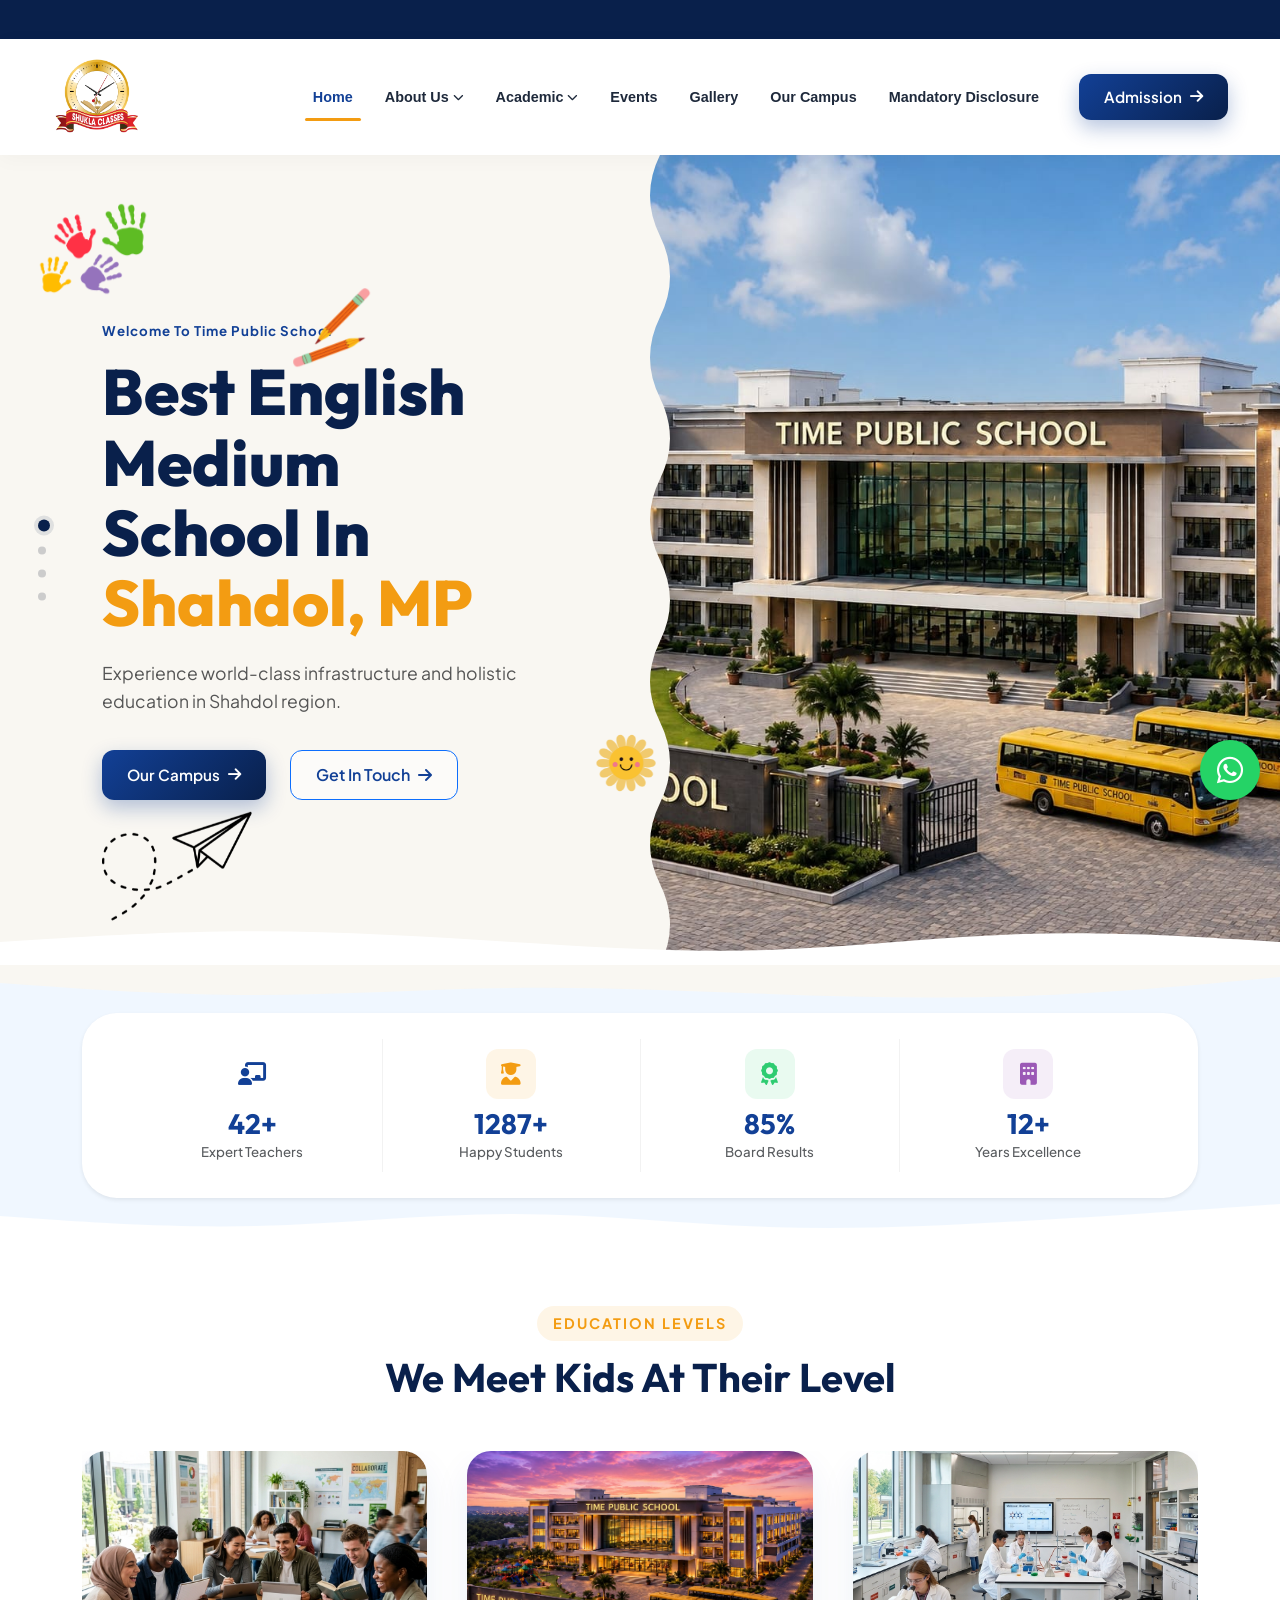
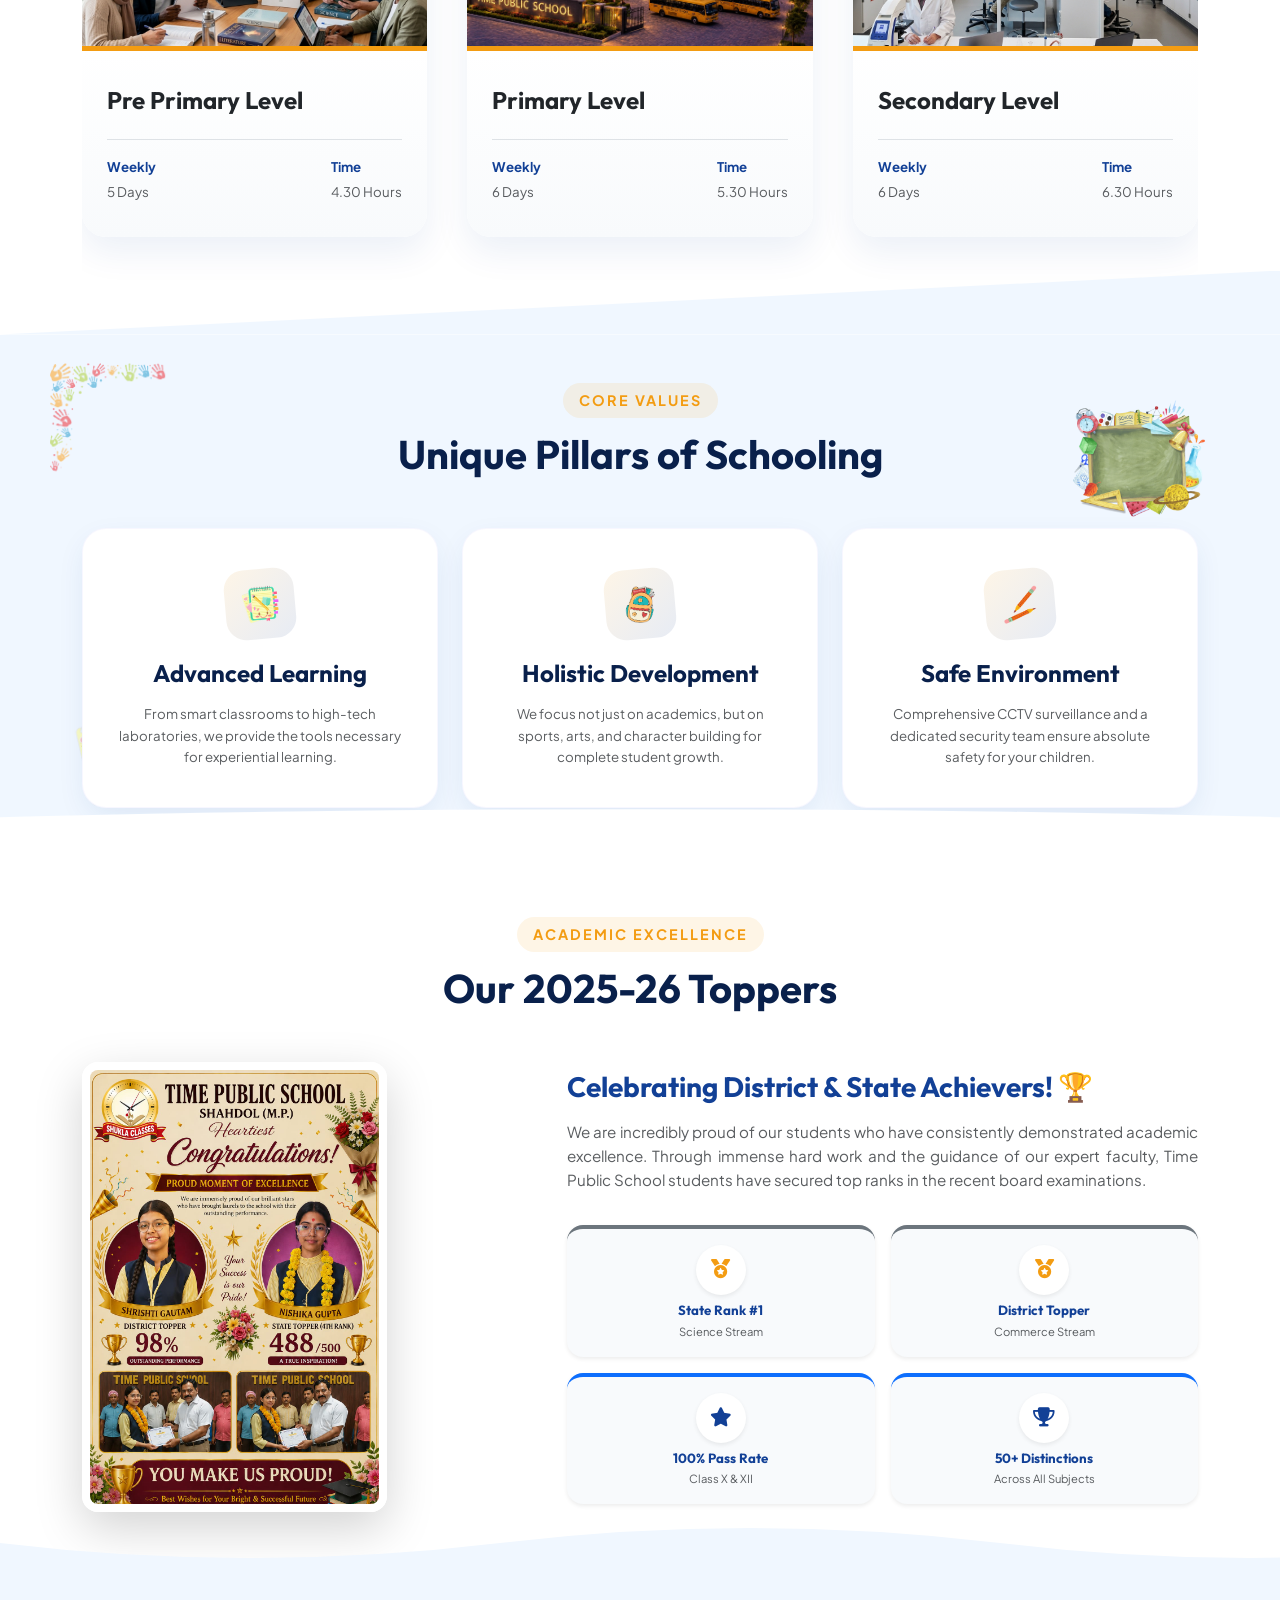
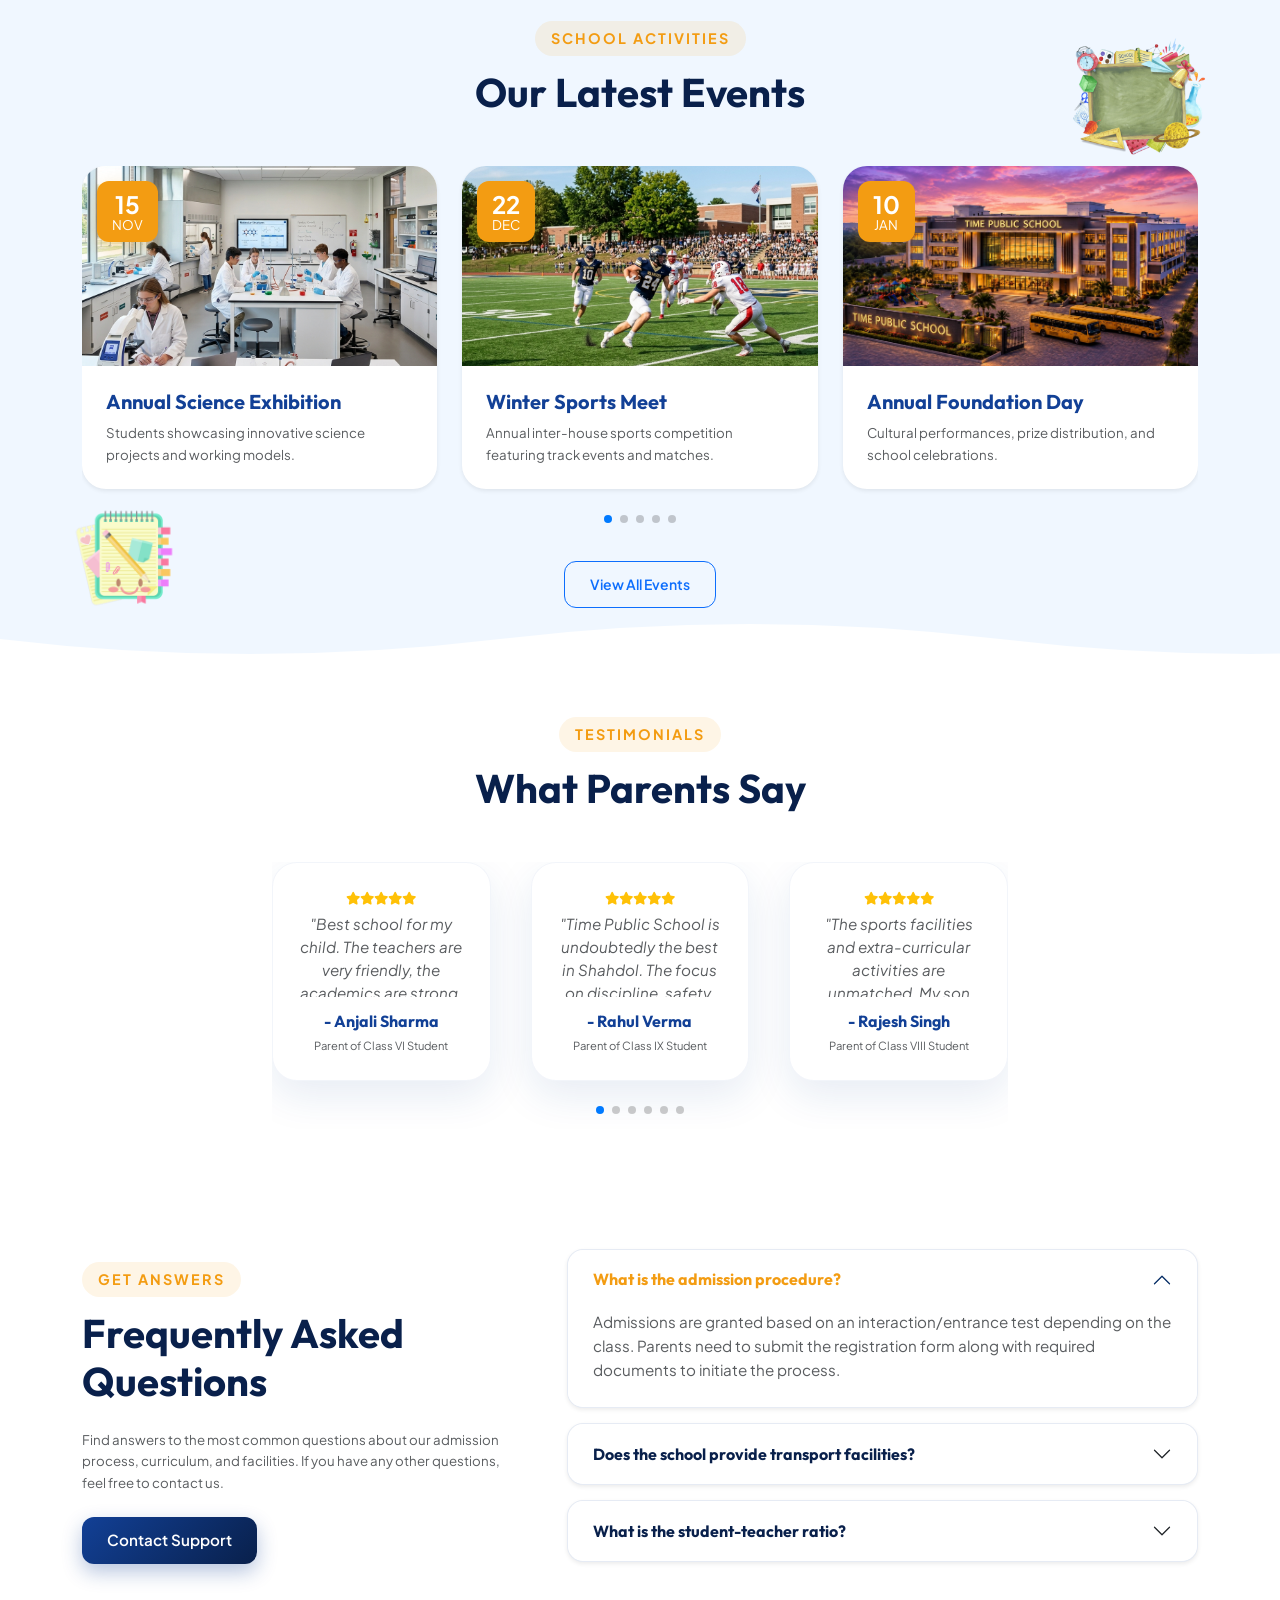
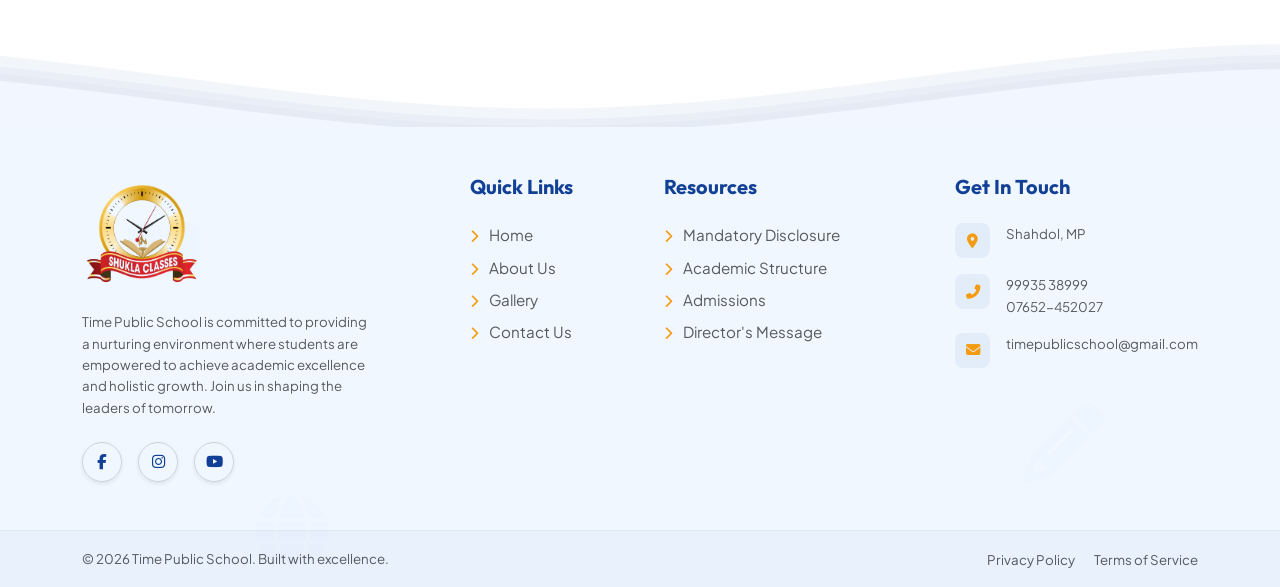
==== index.html @ 1e12cddb "Modernized School Portal - High Fidelity Update" ====
<!DOCTYPE html>
<html lang="en">
<head>
    <meta charset="UTF-8">
    <meta name="viewport" content="width=device-width, initial-scale=1.0">
    <title>Time Public School | Excellence in Education | Shahdol</title>
    <meta name="description" content="Time Public School is the premier educational institution in Shahdol, offering world-class facilities and academic excellence.">
    
    <!-- Bootstrap CSS -->
    <link href="https://cdn.jsdelivr.net/npm/bootstrap@5.3.0/dist/css/bootstrap.min.css" rel="stylesheet">
    <!-- FontAwesome -->
    <link rel="stylesheet" href="https://cdnjs.cloudflare.com/ajax/libs/font-awesome/6.4.0/css/all.min.css">
    <!-- Animate CSS -->
    <link rel="stylesheet" href="https://cdnjs.cloudflare.com/ajax/libs/animate.css/4.1.1/animate.min.css">
    <!-- Swiper CSS -->
    <link rel="stylesheet" href="https://cdn.jsdelivr.net/npm/swiper@10/swiper-bundle.min.css" />
    <!-- Custom CSS -->
    <link rel="stylesheet" href="assets/css/style.css">
</head>
<body>
    <!-- Preloader -->
    <div id="preloader">
        <!-- Background Assets -->
        <div class="preloader-bg-icons">
            <img src="assets/images/icons/1.png" class="pre-icon pre-icon-1">
            <img src="assets/images/icons/2.png" class="pre-icon pre-icon-2">
            <img src="assets/images/icons/3.png" class="pre-icon pre-icon-3">
            <img src="assets/images/icons/4.png" class="pre-icon pre-icon-4">
            <img src="assets/images/icons/5.png" class="pre-icon pre-icon-5">
            <img src="assets/images/icons/6.png" class="pre-icon pre-icon-6">
            <img src="assets/images/icons/7.png" class="pre-icon pre-icon-7">
            <img src="assets/images/icons/8.png" class="pre-icon pre-icon-8">
            <img src="assets/images/icons/9.png" class="pre-icon pre-icon-9">
            <img src="assets/images/icons/10.png" class="pre-icon pre-icon-10">
        </div>
        <div class="loader">
            <div class="loader-img">
                <img src="assets/images/logo.png" alt="Logo">
            </div>
            <div class="loader-line"></div>
        </div>
    </div>

    

    <!-- Ticker -->
    <div class="ticker">
        <div class="ticker-wrap">
            <div class="ticker-move">
                <i class="fas fa-bullhorn me-2 text-secondary"></i> Admissions Open for Session 2025-26 &nbsp;&nbsp;&nbsp;&nbsp;&nbsp;|&nbsp;&nbsp;&nbsp;&nbsp;&nbsp; 
                <i class="fas fa-trophy me-2 text-secondary"></i> Congratulations to our State and District Toppers! &nbsp;&nbsp;&nbsp;&nbsp;&nbsp;|&nbsp;&nbsp;&nbsp;&nbsp;&nbsp; 
                <i class="fas fa-star me-2 text-secondary"></i> Best English Medium School in Shahdol Region
            </div>
        </div>
    </div>

    <!-- Shared Header / Navbar -->
    <nav class="navbar navbar-expand-lg sticky-top">
        <div class="container">
            <a class="navbar-brand" href="index.html">
                <img src="assets/images/logo.png" alt="Time Public School" class="logo-transparent">
            </a>
                        <div class="d-flex align-items-center">
                <!-- Mobile Call Icon -->
                <a href="tel:9993538999" class="d-lg-none me-3 mobile-call-btn">
                    <i class="fas fa-phone-alt"></i>
                </a>
                <button class="navbar-toggler border-0" type="button" data-bs-toggle="offcanvas" data-bs-target="#offcanvasNavbar">
                    <i class="fas fa-bars fs-2 text-primary"></i>
                </button>
            </div>
            
            <!-- Mobile Offcanvas Menu -->
            <div class="offcanvas-lg offcanvas-end custom-mobile-menu" tabindex="-1" id="offcanvasNavbar">
                <div class="offcanvas-header d-lg-none mt-2 px-4">
                    <img src="assets/images/logo.png" alt="Time Public School" class="logo-transparent" style="height: 70px !important;">
                    <button type="button" class="btn-close-custom" data-bs-dismiss="offcanvas" aria-label="Close">
                        <i class="fas fa-times"></i>
                    </button>
                </div>
                <div class="offcanvas-body px-4 px-lg-0">
                    <ul class="navbar-nav ms-auto align-items-lg-center custom-nav-list w-100">
                        <li class="nav-item"><a class="nav-link active" href="index.html">Home</a></li>
                        
                        <li class="nav-item dropdown">
                            <a class="nav-link dropdown-toggle" href="#" role="button" data-bs-toggle="dropdown">About Us</a>
                            <ul class="dropdown-menu shadow border-0">
                                <li><a class="dropdown-item py-2" href="about.html">About TPS</a></li>
                                <li><a class="dropdown-item py-2" href="director.html">Director's Message</a></li>
                            </ul>
                        </li>
                        
                        <li class="nav-item dropdown">
                            <a class="nav-link dropdown-toggle" href="#" role="button" data-bs-toggle="dropdown">Academic</a>
                            <ul class="dropdown-menu shadow border-0">
                                <li><a class="dropdown-item py-2" href="academics.html">Academic Structure</a></li>
                            </ul>
                        </li>

                        <li class="nav-item"><a class="nav-link" href="events.html">Events</a></li>
                        <li class="nav-item"><a class="nav-link" href="gallery.html">Gallery</a></li>
                        <li class="nav-item"><a class="nav-link" href="about.html">Our Campus</a></li>
                        <li class="nav-item"><a class="nav-link" href="disclosure.html">Mandatory Disclosure</a></li>
                        
                        <!-- Desktop Admission Button -->
                        <li class="nav-item ms-lg-4 mt-3 mt-lg-0 d-none d-lg-block">
                            <a class="btn btn-theme" href="admissions.html">Admission <i class="fas fa-arrow-right ms-2"></i></a>
                        </li>
                    </ul>
                    
                    <!-- Mobile Contact Info -->
                    <div class="mobile-contact-info mt-4 d-lg-none">
                        <h5 class="fw-bold mb-4 mt-2" style="color: var(--primary);">Contact Info</h5>
                        <div class="d-flex mb-3 align-items-start">
                            <i class="fas fa-map-marker-alt fs-6 mt-1 me-3 text-secondary"></i>
                            <span class="text-muted small fw-medium">Shahdol, MP</span>
                        </div>
                        <div class="d-flex mb-3 align-items-center">
                            <i class="fas fa-envelope fs-6 me-3 text-secondary"></i>
                            <span class="text-muted small fw-medium">timepublicschool@gmail.com</span>
                        </div>
                        <div class="d-flex mb-4 align-items-center">
                            <i class="fas fa-phone-alt fs-6 me-3 text-secondary"></i>
                            <span class="text-muted small fw-medium">99935 38999</span>
                        </div>
                        
                        <a class="btn btn-theme w-100 mb-4 mt-2 rounded-pill" href="admissions.html">Admission <i class="fas fa-arrow-right ms-2"></i></a>
                        
                        
                        <div class="text-center mt-3 mb-2">
                            <img src="assets/images/icons/15.png" alt="Kids" style="width: 80px; margin-right: 10px;">
                            <img src="assets/images/icons/16.png" alt="Bus" style="width: 80px;">
                        </div>
                        <div class="mobile-social-links d-flex gap-3 mb-5">
                            <a href="#" class="social-circle"><i class="fab fa-facebook-f"></i></a>
                            <a href="#" class="social-circle"><i class="fab fa-instagram"></i></a>
                        </div>
                    </div>
                </div>
            </div>
        </div>
    </nav>

    

    <!-- Redesigned Split Hero Section -->
    <section class="hero">
        <!-- Vertical Pagination Dots -->
        <div class="hero-pagination-vertical">
            <div class="dot active"></div>
            <div class="dot"></div>
            <div class="dot"></div>
            <div class="dot"></div>
        </div>

        <!-- Floating Cartoon Illustrations -->
        <img src="assets/images/icons/5.png" class="floating-illustration" style="top: 5%; left: 3%; width: 110px;">
        <img src="assets/images/icons/1.png" class="floating-illustration" style="bottom: 3%; left: 8%; width: 150px;">
        <img src="assets/images/icons/3.png" class="floating-illustration" style="top: 15%; left: 22%; width: 100px;">
        <img src="assets/images/icons/8.png" class="floating-illustration" style="bottom: 20%; right: 48%; width: 80px;">

        <div class="swiper heroImageSwiper h-100">
            <div class="swiper-wrapper">
                <!-- Slide 1 -->
                <div class="swiper-slide">
                    <div class="hero-split-container">
                        <div class="hero-text-side">
                            <div class="hero-content">
                                <span class="text-primary fw-bold small mb-3 d-block animate__animated animate__fadeInDown animate__fast" style="letter-spacing: 1px;">Welcome To Time Public School</span>
                                <h1 class="animate__animated animate__fadeInUp animate__fast" style="animation-delay: 0.3s;">Best English Medium <br> School In <br><span class="text-secondary">Shahdol, MP</span></h1>
                                <p class="animate__animated animate__fadeInUp animate__fast" style="animation-delay: 0.6s;">Experience world-class infrastructure and holistic education in Shahdol region.</p>
                                <div class="d-flex gap-4 mt-2 animate__animated animate__fadeInUp animate__fast" style="animation-delay: 0.9s;">
                                    <a href="about.html" class="btn btn-theme px-4 py-2">Our Campus <i class="fas fa-arrow-right ms-2"></i></a>
                                    <a href="contact.html" class="btn btn-outline-primary px-4 py-2 rounded-pill text-primary fw-bold" style="background: rgba(255,255,255,0.5);">Get In Touch <i class="fas fa-arrow-right ms-2"></i></a>
                                </div>
                            </div>
                        </div>
                        <div class="hero-image-side">
                            <img src="assets/images/school image2.jpeg" alt="School Campus" class="hero-main-img">
                        </div>
                    </div>
                </div>
                <!-- Slide 2 -->
                <div class="swiper-slide">
                    <div class="hero-split-container">
                        <div class="hero-text-side">
                            <div class="hero-content">
                                <span class="text-primary fw-bold small mb-3 d-block animate__animated animate__fadeInDown animate__fast" style="letter-spacing: 1px;">Modern Infrastructure</span>
                                <h1 class="animate__animated animate__fadeInUp animate__fast" style="animation-delay: 0.3s;">Shape Your Future <br> With <br><span class="text-secondary">Advanced Labs</span></h1>
                                <p class="animate__animated animate__fadeInUp animate__fast" style="animation-delay: 0.6s;">Our campus features state-of-the-art computer labs and science facilities for modern learning.</p>
                                <div class="d-flex gap-4 mt-2 animate__animated animate__fadeInUp animate__fast" style="animation-delay: 0.9s;">
                                    <a href="gallery.html" class="btn btn-theme px-4 py-2">Gallery <i class="fas fa-images ms-2"></i></a>
                                    <a href="admission.html" class="btn btn-outline-primary px-4 py-2 rounded-pill text-primary fw-bold" style="background: rgba(255,255,255,0.5);">Apply Now <i class="fas fa-arrow-right ms-2"></i></a>
                                </div>
                            </div>
                        </div>
                        <div class="hero-image-side">
                            <img src="assets/images/school image.jpeg" alt="Students" class="hero-main-img">
                        </div>
                    </div>
                </div>
            </div>
        </div>

        <!-- Scalloped Bottom Border -->
        <div class="scalloped-bottom"></div>
    </section>

    <!-- Statistics Counter (Reverted to Original Position with Improved UI) -->
    <section class="py-5 position-relative overflow-hidden" style="background-color: var(--bg-tint);">
        <!-- Top Curve -->
        <div class="section-curve-top">
            <svg xmlns="http://www.w3.org/2000/svg" viewBox="0 0 1440 320" preserveAspectRatio="none">
                <path fill="#f9f7f2" fill-opacity="1" d="M0,96L48,112C96,128,192,160,288,160C384,160,480,128,576,122.7C672,117,768,139,864,154.7C960,171,1056,181,1152,165.3C1248,149,1344,107,1392,85.3L1440,64L1440,0L1392,0C1344,0,1248,0,1152,0C1056,0,960,0,864,0C768,0,672,0,576,0C480,0,384,0,288,0C192,0,96,0,48,0L0,0Z"></path>
            </svg>
        </div>
        <div class="container animate__animated animate__fadeInUp" style="position: relative; z-index: 10;">
            <div class="stats-glass-bar shadow-sm bg-white">
                <div class="row text-center g-0">
                    <div class="col-6 col-md-3 stat-item">
                        <div class="d-flex flex-column align-items-center">
                            <div class="stat-icon bg-tint text-primary mb-2">
                                <i class="fas fa-chalkboard-teacher"></i>
                            </div>
                            <h3 class="fw-bold mb-0 text-primary"><span class="counter-value" data-target="50">0</span>+</h3>
                            <p class="small text-muted mb-0 fw-medium">Expert Teachers</p>
                        </div>
                    </div>
                    <div class="col-6 col-md-3 stat-item border-start-md">
                        <div class="d-flex flex-column align-items-center">
                            <div class="stat-icon bg-soft-orange text-orange mb-2">
                                <i class="fas fa-user-graduate"></i>
                            </div>
                            <h3 class="fw-bold mb-0 text-primary"><span class="counter-value" data-target="1500">0</span>+</h3>
                            <p class="small text-muted mb-0 fw-medium">Happy Students</p>
                        </div>
                    </div>
                    <div class="col-6 col-md-3 stat-item border-start-md mt-4 mt-md-0">
                        <div class="d-flex flex-column align-items-center">
                            <div class="stat-icon bg-soft-green text-green mb-2">
                                <i class="fas fa-award"></i>
                            </div>
                            <h3 class="fw-bold mb-0 text-primary"><span class="counter-value" data-target="100">0</span>%</h3>
                            <p class="small text-muted mb-0 fw-medium">Board Results</p>
                        </div>
                    </div>
                    <div class="col-6 col-md-3 stat-item border-start-md mt-4 mt-md-0">
                        <div class="d-flex flex-column align-items-center">
                            <div class="stat-icon bg-soft-purple text-purple mb-2">
                                <i class="fas fa-building"></i>
                            </div>
                            <h3 class="fw-bold mb-0 text-primary"><span class="counter-value" data-target="15">0</span>+</h3>
                            <p class="small text-muted mb-0 fw-medium">Years Excellence</p>
                        </div>
                    </div>
                </div>
            </div>
        </div>
        <!-- Bottom Curve -->
        <div class="section-curve">
            <svg xmlns="http://www.w3.org/2000/svg" viewBox="0 0 1440 320" preserveAspectRatio="none">
                <path fill="#ffffff" fill-opacity="1" d="M0,160L48,176C96,192,192,224,288,213.3C384,203,480,149,576,149.3C672,149,768,203,864,218.7C960,235,1056,213,1152,186.7C1248,160,1344,128,1392,112L1440,96L1440,320L1392,320C1344,320,1248,320,1152,320C1056,320,960,320,864,320C768,320,672,320,576,320C480,320,384,320,288,320C192,320,96,320,48,320L0,320Z"></path>
            </svg>
        </div>
    </section>

    <!-- Levels / Programs Section -->
    <section class="section-padding bg-white pb-5">
        <div class="container">
            <div class="section-title">
                <span>Education Levels</span>
                <h2>We Meet Kids At Their Level</h2>
            </div>
            <div class="swiper programSwiper pb-5">
                <div class="swiper-wrapper">
                    <!-- Slide 1 -->
                    <div class="swiper-slide">
                        <div class="card h-100 border-0 program-card">
                            <div class="program-card-img-wrap">
                                <img src="assets/images/students_studying_1778566759274.png" alt="Pre Primary">
                            </div>
                            <div class="card-body">
                                <h4 class="card-title mb-4">Pre Primary Level</h4>
                                <div class="d-flex justify-content-between text-muted small border-top pt-3">
                                    <div><span class="fw-bold text-primary d-block mb-1">Weekly</span> 5 Days</div>
                                    <div><span class="fw-bold text-primary d-block mb-1">Time</span> 4.30 Hours</div>
                                </div>
                            </div>
                        </div>
                    </div>
                    <!-- Slide 2 -->
                    <div class="swiper-slide">
                        <div class="card h-100 border-0 program-card">
                            <div class="program-card-img-wrap">
                                <img src="assets/images/school image.jpeg" alt="Primary">
                            </div>
                            <div class="card-body">
                                <h4 class="card-title mb-4">Primary Level</h4>
                                <div class="d-flex justify-content-between text-muted small border-top pt-3">
                                    <div><span class="fw-bold text-primary d-block mb-1">Weekly</span> 6 Days</div>
                                    <div><span class="fw-bold text-primary d-block mb-1">Time</span> 5.30 Hours</div>
                                </div>
                            </div>
                        </div>
                    </div>
                    <!-- Slide 3 -->
                    <div class="swiper-slide">
                        <div class="card h-100 border-0 program-card">
                            <div class="program-card-img-wrap">
                                <img src="assets/images/science_lab_1778566775688.png" alt="Secondary">
                            </div>
                            <div class="card-body">
                                <h4 class="card-title mb-4">Secondary Level</h4>
                                <div class="d-flex justify-content-between text-muted small border-top pt-3">
                                    <div><span class="fw-bold text-primary d-block mb-1">Weekly</span> 6 Days</div>
                                    <div><span class="fw-bold text-primary d-block mb-1">Time</span> 6.30 Hours</div>
                                </div>
                            </div>
                        </div>
                    </div>
                    <!-- Slide 4 -->
                    <div class="swiper-slide">
                        <div class="card h-100 border-0 program-card">
                            <div class="program-card-img-wrap">
                                <img src="assets/images/sports_field_1778566792743.png" alt="Sports">
                            </div>
                            <div class="card-body">
                                <h4 class="card-title mb-4">Sports & Activities</h4>
                                <div class="d-flex justify-content-between text-muted small border-top pt-3">
                                    <div><span class="fw-bold text-primary d-block mb-1">Weekly</span> 5 Days</div>
                                    <div><span class="fw-bold text-primary d-block mb-1">Time</span> 2.00 Hours</div>
                                </div>
                            </div>
                        </div>
                    </div>
                    <!-- Slide 5 -->
                    <div class="swiper-slide">
                        <div class="card h-100 border-0 program-card">
                            <div class="program-card-img-wrap">
                                <img src="assets/images/school_campus_1778566741759.png" alt="Senior Secondary">
                            </div>
                            <div class="card-body">
                                <h4 class="card-title mb-4">Senior Secondary</h4>
                                <div class="d-flex justify-content-between text-muted small border-top pt-3">
                                    <div><span class="fw-bold text-primary d-block mb-1">Weekly</span> 6 Days</div>
                                    <div><span class="fw-bold text-primary d-block mb-1">Time</span> 6.30 Hours</div>
                                </div>
                            </div>
                        </div>
                    </div>
                </div>
            </div>
        </div>
    </section>

    <!-- Shape Divider: White to Tint -->
    <div class="divider-slant-right"></div>

    <!-- Why Choose Us / Pillars -->
    <section class="section-padding pt-5 position-relative overflow-hidden" style="background-color: var(--bg-tint);">
        <img src="assets/images/icons/7.png" class="d-none d-lg-block position-absolute" style="top: 50px; right: 5%; width: 150px; opacity: 0.8; animation: float 4s infinite;">
        <img src="assets/images/icons/12.png" class="d-none d-lg-block position-absolute" style="bottom: 50px; left: 5%; width: 120px; opacity: 0.8; animation: float 5s infinite; animation-delay: 1s;">
        <div class="container position-relative z-1">
            <div class="section-title">
                <span>Core Values</span>
                <h2>Unique Pillars of Schooling</h2>
                <img src="assets/images/icons/10.png" class="position-absolute" style="top: -20px; left: -20px; width: 120px; opacity: 0.5; z-index: 0;">
            </div>
            <div class="row g-4">
                <div class="col-lg-4 col-md-6">
                    <div class="feature-card">
                        <div class="feature-icon"><img src="assets/images/icons/12.png" style="width: 45px;"></div>
                        <h4>Advanced Learning</h4>
                        <p class="text-muted mt-3 mb-0 small">From smart classrooms to high-tech laboratories, we provide the tools necessary for experiential learning.</p>
                    </div>
                </div>
                <div class="col-lg-4 col-md-6">
                    <div class="feature-card">
                        <div class="feature-icon"><img src="assets/images/icons/13.png" style="width: 45px;"></div>
                        <h4>Holistic Development</h4>
                        <p class="text-muted mt-3 mb-0 small">We focus not just on academics, but on sports, arts, and character building for complete student growth.</p>
                    </div>
                </div>
                <div class="col-lg-4 col-md-6">
                    <div class="feature-card">
                        <div class="feature-icon"><img src="assets/images/icons/3.png" style="width: 45px;"></div>
                        <h4>Safe Environment</h4>
                        <p class="text-muted mt-3 mb-0 small">Comprehensive CCTV surveillance and a dedicated security team ensure absolute safety for your children.</p>
                    </div>
                </div>
            </div>
        </div>
    </section>

    <!-- Shape Divider: Tint to White -->
    <div class="divider-curve-up"></div>

    <!-- 2025-26 Toppers Section (Compact & 2-Column Layout) -->
    <section class="section-padding bg-white pt-5">
        <div class="container">
            <div class="section-title">
                <span>Academic Excellence</span>
                <h2>Our 2025-26 Toppers</h2>
            </div>
            <div class="row align-items-center g-5">
                <!-- Image on Left -->
                <div class="col-lg-5 text-center text-lg-start">
                    <img src="assets/images/winner.jpeg" alt="2025-26 Toppers" class="img-fluid rounded-4 shadow-lg" style="border: 8px solid white; max-height: 450px; object-fit: cover;">
                </div>
                <!-- Text on Right -->
                <div class="col-lg-7">
                    <h3 class="text-primary mb-3">Celebrating District & State Achievers! 🏆</h3>
                    <p class="text-muted" style="text-align: justify;">We are incredibly proud of our students who have consistently demonstrated academic excellence. Through immense hard work and the guidance of our expert faculty, Time Public School students have secured top ranks in the recent board examinations.</p>
                    
                    <div class="row g-3 mt-3">
                        <div class="col-6">
                            <div class="d-flex flex-column align-items-center text-center p-3 bg-light rounded-4 shadow-sm border-top border-4 border-secondary h-100 achiever-mini-card">
                                <div class="bg-white rounded-circle d-flex align-items-center justify-content-center text-secondary shadow-sm mb-2" style="width: 50px; height: 50px; font-size: 1.2rem;"><i class="fas fa-medal"></i></div>
                                <h6 class="mb-1 fw-bold text-primary small">State Rank #1</h6>
                                <small class="text-muted" style="font-size: 0.7rem;">Science Stream</small>
                            </div>
                        </div>
                        <div class="col-6">
                            <div class="d-flex flex-column align-items-center text-center p-3 bg-light rounded-4 shadow-sm border-top border-4 border-secondary h-100 achiever-mini-card">
                                <div class="bg-white rounded-circle d-flex align-items-center justify-content-center text-secondary shadow-sm mb-2" style="width: 50px; height: 50px; font-size: 1.2rem;"><i class="fas fa-medal"></i></div>
                                <h6 class="mb-1 fw-bold text-primary small">District Topper</h6>
                                <small class="text-muted" style="font-size: 0.7rem;">Commerce Stream</small>
                            </div>
                        </div>
                        <div class="col-6">
                            <div class="d-flex flex-column align-items-center text-center p-3 bg-light rounded-4 shadow-sm border-top border-4 border-primary h-100 achiever-mini-card">
                                <div class="bg-white rounded-circle d-flex align-items-center justify-content-center text-primary shadow-sm mb-2" style="width: 50px; height: 50px; font-size: 1.2rem;"><i class="fas fa-star"></i></div>
                                <h6 class="mb-1 fw-bold text-primary small">100% Pass Rate</h6>
                                <small class="text-muted" style="font-size: 0.7rem;">Class X & XII</small>
                            </div>
                        </div>
                        <div class="col-6">
                            <div class="d-flex flex-column align-items-center text-center p-3 bg-light rounded-4 shadow-sm border-top border-4 border-primary h-100 achiever-mini-card">
                                <div class="bg-white rounded-circle d-flex align-items-center justify-content-center text-primary shadow-sm mb-2" style="width: 50px; height: 50px; font-size: 1.2rem;"><i class="fas fa-trophy"></i></div>
                                <h6 class="mb-1 fw-bold text-primary small">50+ Distinctions</h6>
                                <small class="text-muted" style="font-size: 0.7rem;">Across All Subjects</small>
                            </div>
                        </div>
                    </div>
                </div>
            </div>
        </div>
    </section>

    <!-- Shape Divider: White to Tint (Wave) -->
    <div class="divider-wave-down"></div>

    <!-- Events Section -->
    <section class="section-padding pt-5 position-relative overflow-hidden" style="background-color: var(--bg-tint);">
        <img src="assets/images/icons/7.png" class="d-none d-lg-block position-absolute" style="top: 50px; right: 5%; width: 150px; opacity: 0.8; animation: float 4s infinite;">
        <img src="assets/images/icons/12.png" class="d-none d-lg-block position-absolute" style="bottom: 50px; left: 5%; width: 120px; opacity: 0.8; animation: float 5s infinite; animation-delay: 1s;">
        <div class="container position-relative z-1">
            <div class="section-title">
                <span>School Activities</span>
                <h2>Our Latest Events</h2>
            </div>
            <div class="swiper eventsSwiper pb-5">
                <div class="swiper-wrapper">
                    <!-- Event 1 -->
                    <div class="swiper-slide">
                        <div class="card h-100 border-0 shadow-sm event-card rounded-4 overflow-hidden">
                            <div class="position-relative">
                                <img src="assets/images/science_lab_1778566775688.png" class="card-img-top" alt="Science Exhibition" style="height: 200px; object-fit: cover;">
                                <div class="event-date">
                                    <span class="d-block fs-4 fw-bold">15</span>
                                    <span class="d-block small text-uppercase">Nov</span>
                                </div>
                            </div>
                            <div class="card-body p-4">
                                <h5 class="card-title mb-2"><a href="#" class="text-primary">Annual Science Exhibition</a></h5>
                                <p class="text-muted small mb-0">Students showcasing innovative science projects and working models.</p>
                            </div>
                        </div>
                    </div>
                    <!-- Event 2 -->
                    <div class="swiper-slide">
                        <div class="card h-100 border-0 shadow-sm event-card rounded-4 overflow-hidden">
                            <div class="position-relative">
                                <img src="assets/images/sports_field_1778566792743.png" class="card-img-top" alt="Sports Day" style="height: 200px; object-fit: cover;">
                                <div class="event-date">
                                    <span class="d-block fs-4 fw-bold">22</span>
                                    <span class="d-block small text-uppercase">Dec</span>
                                </div>
                            </div>
                            <div class="card-body p-4">
                                <h5 class="card-title mb-2"><a href="#" class="text-primary">Winter Sports Meet</a></h5>
                                <p class="text-muted small mb-0">Annual inter-house sports competition featuring track events and matches.</p>
                            </div>
                        </div>
                    </div>
                    <!-- Event 3 -->
                    <div class="swiper-slide">
                        <div class="card h-100 border-0 shadow-sm event-card rounded-4 overflow-hidden">
                            <div class="position-relative">
                                <img src="assets/images/school image.jpeg" class="card-img-top" alt="Annual Function" style="height: 200px; object-fit: cover;">
                                <div class="event-date">
                                    <span class="d-block fs-4 fw-bold">10</span>
                                    <span class="d-block small text-uppercase">Jan</span>
                                </div>
                            </div>
                            <div class="card-body p-4">
                                <h5 class="card-title mb-2"><a href="#" class="text-primary">Annual Foundation Day</a></h5>
                                <p class="text-muted small mb-0">Cultural performances, prize distribution, and school celebrations.</p>
                            </div>
                        </div>
                    </div>
                    <!-- Event 4 -->
                    <div class="swiper-slide">
                        <div class="card h-100 border-0 shadow-sm event-card rounded-4 overflow-hidden">
                            <div class="position-relative">
                                <img src="assets/images/students_studying_1778566759274.png" class="card-img-top" alt="Quiz Contest" style="height: 200px; object-fit: cover;">
                                <div class="event-date">
                                    <span class="d-block fs-4 fw-bold">25</span>
                                    <span class="d-block small text-uppercase">Jan</span>
                                </div>
                            </div>
                            <div class="card-body p-4">
                                <h5 class="card-title mb-2"><a href="#" class="text-primary">Inter-School Quiz Contest</a></h5>
                                <p class="text-muted small mb-0">Encouraging healthy competition and knowledge sharing among students.</p>
                            </div>
                        </div>
                    </div>
                    <!-- Event 5 -->
                    <div class="swiper-slide">
                        <div class="card h-100 border-0 shadow-sm event-card rounded-4 overflow-hidden">
                            <div class="position-relative">
                                <img src="assets/images/school_campus_1778566741759.png" class="card-img-top" alt="Art Workshop" style="height: 200px; object-fit: cover;">
                                <div class="event-date">
                                    <span class="d-block fs-4 fw-bold">05</span>
                                    <span class="d-block small text-uppercase">Feb</span>
                                </div>
                            </div>
                            <div class="card-body p-4">
                                <h5 class="card-title mb-2"><a href="#" class="text-primary">Creative Art Workshop</a></h5>
                                <p class="text-muted small mb-0">A day dedicated to exploring creativity through painting and sketching.</p>
                            </div>
                        </div>
                    </div>
                </div>
                <!-- Pagination -->
                <div class="swiper-pagination events-pagination"></div>
            </div>
            <div class="text-center mt-4">
                <a href="events.html" class="btn btn-outline-primary btn-sm rounded-pill px-4">View All Events</a>
            </div>
        </div>
    </section>

    <!-- Shape Divider: Tint to White (Wave) -->
    <div class="divider-wave-up"></div>

    <!-- Testimonials Section -->
    <section class="section-padding bg-white pt-5">
        <div class="container">
            <div class="section-title">
                <span>Testimonials</span>
                <h2>What Parents Say</h2>
            </div>
            <div class="row justify-content-center">
                <div class="col-lg-8">
                    <!-- Swiper with 6 testimonials -->
                    <div class="swiper testimonialSwiper">
                        <div class="swiper-wrapper pb-5">
                            <div class="swiper-slide">
                                <div class="testimonial-card text-center">
                                    <div class="text-warning mb-2 fs-5"><i class="fas fa-star"></i><i class="fas fa-star"></i><i class="fas fa-star"></i><i class="fas fa-star"></i><i class="fas fa-star"></i></div>
                                    <p class="text-muted fst-italic mb-3">"Best school for my child. The teachers are very friendly, the academics are strong, and most importantly they have a world-class infrastructure."</p>
                                    <h6 class="fw-bold mb-0 text-primary">- Anjali Sharma</h6>
                                    <span class="small text-muted" style="font-size: 0.8rem;">Parent of Class VI Student</span>
                                </div>
                            </div>
                            <div class="swiper-slide">
                                <div class="testimonial-card text-center">
                                    <div class="text-warning mb-2 fs-5"><i class="fas fa-star"></i><i class="fas fa-star"></i><i class="fas fa-star"></i><i class="fas fa-star"></i><i class="fas fa-star"></i></div>
                                    <p class="text-muted fst-italic mb-3">"Time Public School is undoubtedly the best in Shahdol. The focus on discipline, safety, and modern learning methods gives me great peace of mind."</p>
                                    <h6 class="fw-bold mb-0 text-primary">- Rahul Verma</h6>
                                    <span class="small text-muted" style="font-size: 0.8rem;">Parent of Class IX Student</span>
                                </div>
                            </div>
                            <div class="swiper-slide">
                                <div class="testimonial-card text-center">
                                    <div class="text-warning mb-2 fs-5"><i class="fas fa-star"></i><i class="fas fa-star"></i><i class="fas fa-star"></i><i class="fas fa-star"></i><i class="fas fa-star"></i></div>
                                    <p class="text-muted fst-italic mb-3">"The sports facilities and extra-curricular activities are unmatched. My son has grown so much in confidence since joining this school."</p>
                                    <h6 class="fw-bold mb-0 text-primary">- Rajesh Singh</h6>
                                    <span class="small text-muted" style="font-size: 0.8rem;">Parent of Class VIII Student</span>
                                </div>
                            </div>
                            <div class="swiper-slide">
                                <div class="testimonial-card text-center">
                                    <div class="text-warning mb-2 fs-5"><i class="fas fa-star"></i><i class="fas fa-star"></i><i class="fas fa-star"></i><i class="fas fa-star"></i><i class="fas fa-star-half-alt"></i></div>
                                    <p class="text-muted fst-italic mb-3">"A perfect balance of traditional values and modern education. The digital classrooms make learning very engaging for kids."</p>
                                    <h6 class="fw-bold mb-0 text-primary">- Priya Mishra</h6>
                                    <span class="small text-muted" style="font-size: 0.8rem;">Parent of Class IV Student</span>
                                </div>
                            </div>
                            <div class="swiper-slide">
                                <div class="testimonial-card text-center">
                                    <div class="text-warning mb-2 fs-5"><i class="fas fa-star"></i><i class="fas fa-star"></i><i class="fas fa-star"></i><i class="fas fa-star"></i><i class="fas fa-star"></i></div>
                                    <p class="text-muted fst-italic mb-3">"The management and staff are extremely supportive. My daughter's English communication has improved drastically in just one year."</p>
                                    <h6 class="fw-bold mb-0 text-primary">- Vivek Tiwari</h6>
                                    <span class="small text-muted" style="font-size: 0.8rem;">Parent of Class III Student</span>
                                </div>
                            </div>
                            <div class="swiper-slide">
                                <div class="testimonial-card text-center">
                                    <div class="text-warning mb-2 fs-5"><i class="fas fa-star"></i><i class="fas fa-star"></i><i class="fas fa-star"></i><i class="fas fa-star"></i><i class="fas fa-star"></i></div>
                                    <p class="text-muted fst-italic mb-3">"Proud to have my children studying here. They have produced District Toppers consistently, which speaks volumes about their academic standards."</p>
                                    <h6 class="fw-bold mb-0 text-primary">- Neha Gupta</h6>
                                    <span class="small text-muted" style="font-size: 0.8rem;">Parent of Class X Student</span>
                                </div>
                            </div>
                        </div>
                        <div class="swiper-pagination"></div>
                    </div>
                </div>
            </div>
        </div>
    </section>



    <!-- FAQ Section -->
    <section class="section-padding bg-white">
        <div class="container">
            <div class="row align-items-center g-5">
                <div class="col-lg-5">
                    <div class="section-title text-start mb-4">
                        <span>Get Answers</span>
                        <h2>Frequently Asked Questions</h2>
                    </div>
                    <p class="text-muted small mb-4">Find answers to the most common questions about our admission process, curriculum, and facilities. If you have any other questions, feel free to contact us.</p>
                    <a href="contact.html" class="btn btn-theme btn-sm px-4">Contact Support</a>
                </div>
                <div class="col-lg-7">
                    <div class="accordion" id="faqAccordion">
                        <div class="accordion-item border-0 mb-2 shadow-sm rounded-3 overflow-hidden">
                            <h2 class="accordion-header">
                                <button class="accordion-button fw-bold bg-white" type="button" data-bs-toggle="collapse" data-bs-target="#faq1">
                                    What is the admission procedure?
                                </button>
                            </h2>
                            <div id="faq1" class="accordion-collapse collapse show" data-bs-parent="#faqAccordion">
                                <div class="accordion-body text-muted bg-white">
                                    Admissions are granted based on an interaction/entrance test depending on the class. Parents need to submit the registration form along with required documents to initiate the process.
                                </div>
                            </div>
                        </div>
                        <div class="accordion-item border-0 mb-2 shadow-sm rounded-3 overflow-hidden">
                            <h2 class="accordion-header">
                                <button class="accordion-button collapsed fw-bold bg-white" type="button" data-bs-toggle="collapse" data-bs-target="#faq2">
                                    Does the school provide transport facilities?
                                </button>
                            </h2>
                            <div id="faq2" class="accordion-collapse collapse" data-bs-parent="#faqAccordion">
                                <div class="accordion-body text-muted bg-white">
                                    Yes, we provide safe and secure bus facilities covering all major routes in and around Shahdol city. All our buses are equipped with GPS tracking and CCTV cameras.
                                </div>
                            </div>
                        </div>
                        <div class="accordion-item border-0 mb-2 shadow-sm rounded-3 overflow-hidden">
                            <h2 class="accordion-header">
                                <button class="accordion-button collapsed fw-bold bg-white" type="button" data-bs-toggle="collapse" data-bs-target="#faq3">
                                    What is the student-teacher ratio?
                                </button>
                            </h2>
                            <div id="faq3" class="accordion-collapse collapse" data-bs-parent="#faqAccordion">
                                <div class="accordion-body text-muted bg-white">
                                    We maintain a healthy student-teacher ratio of 30:1 to ensure personal attention and effective learning for every child in the classroom.
                                </div>
                            </div>
                        </div>
                    </div>
                </div>
            </div>
        </div>
    </section>

    <!-- Shared Footer Area with Multi-Waves -->
    <div class="multi-waves-container">
        <svg class="multi-waves" xmlns="http://www.w3.org/2000/svg" xmlns:xlink="http://www.w3.org/1999/xlink"
        viewBox="0 24 150 28" preserveAspectRatio="none" shape-rendering="auto">
            <defs>
                <path id="gentle-wave" d="M-160 44c30 0 58-18 88-18s 58 18 88 18 58-18 88-18 58 18 88 18 v44h-352z" />
            </defs>
            <g class="parallax-waves">
                <use xlink:href="#gentle-wave" x="48" y="0" fill="rgba(18, 64, 150, 0.05)" />
                <use xlink:href="#gentle-wave" x="48" y="3" fill="rgba(18, 64, 150, 0.03)" />
                <use xlink:href="#gentle-wave" x="48" y="5" fill="rgba(18, 64, 150, 0.02)" />
                <use xlink:href="#gentle-wave" x="48" y="7" fill="rgba(242, 247, 255, 1)" />
            </g>
        </svg>
    </div>
    
    <!-- Footer Section -->
    <footer class="footer-new pt-5 position-relative overflow-hidden">
        <!-- Background Icons in Footer -->
        <div class="floating-icons-container" style="opacity: 0.3;">
            <i class="fas fa-book-open bg-icon bg-icon-1"></i>
            <i class="fas fa-pencil-alt bg-icon bg-icon-2"></i>
            <i class="fas fa-globe bg-icon bg-icon-4"></i>
        </div>

        <div class="container position-relative z-1 pb-5">
            <div class="row g-5">
                <!-- Brand -->
                <div class="col-lg-4 col-md-6 text-center text-md-start">
                    <div class="mb-3">
                        <img src="assets/images/logo.png" alt="Logo" class="logo-transparent" style="height: 120px !important;">
                    </div>
                    <p class="text-muted small pe-lg-5">Time Public School is committed to providing a nurturing environment where students are empowered to achieve academic excellence and holistic growth. Join us in shaping the leaders of tomorrow.</p>
                    <div class="d-flex gap-3 justify-content-center justify-content-md-start mt-4">
                        <a href="#" class="social-circle shadow-sm"><i class="fab fa-facebook-f"></i></a>
                        <a href="#" class="social-circle shadow-sm"><i class="fab fa-instagram"></i></a>
                        <a href="#" class="social-circle shadow-sm"><i class="fab fa-youtube"></i></a>
                    </div>
                </div>
                
                <!-- Quick Links -->
                <div class="col-lg-2 col-md-6">
                    <h5 class="fw-bold mb-4 text-primary">Quick Links</h5>
                    <ul class="list-unstyled footer-links-new">
                        <li class="mb-2"><a href="index.html" class="text-decoration-none text-muted small"><i class="fas fa-chevron-right text-secondary me-2 small"></i> Home</a></li>
                        <li class="mb-2"><a href="about.html" class="text-decoration-none text-muted small"><i class="fas fa-chevron-right text-secondary me-2 small"></i> About Us</a></li>
                        <li class="mb-2"><a href="gallery.html" class="text-decoration-none text-muted small"><i class="fas fa-chevron-right text-secondary me-2 small"></i> Gallery</a></li>
                        <li class="mb-2"><a href="contact.html" class="text-decoration-none text-muted small"><i class="fas fa-chevron-right text-secondary me-2 small"></i> Contact Us</a></li>
                    </ul>
                </div>
                
                <!-- Resources -->
                <div class="col-lg-3 col-md-6">
                    <h5 class="fw-bold mb-4 text-primary">Resources</h5>
                    <ul class="list-unstyled footer-links-new">
                        <li class="mb-2"><a href="disclosure.html" class="text-decoration-none text-muted small"><i class="fas fa-chevron-right text-secondary me-2 small"></i> Mandatory Disclosure</a></li>
                        <li class="mb-2"><a href="academics.html" class="text-decoration-none text-muted small"><i class="fas fa-chevron-right text-secondary me-2 small"></i> Academic Structure</a></li>
                        <li class="mb-2"><a href="admissions.html" class="text-decoration-none text-muted small"><i class="fas fa-chevron-right text-secondary me-2 small"></i> Admissions</a></li>
                        <li class="mb-2"><a href="director.html" class="text-decoration-none text-muted small"><i class="fas fa-chevron-right text-secondary me-2 small"></i> Director's Message</a></li>
                    </ul>
                </div>
                
                <!-- Contact Info -->
                <div class="col-lg-3 col-md-6">
                    <h5 class="fw-bold mb-4 text-primary">Get In Touch</h5>
                    <div class="d-flex mb-3">
                        <div class="footer-icon-wrap me-3">
                            <i class="fas fa-map-marker-alt text-secondary"></i>
                        </div>
                        <span class="text-muted small">Shahdol, MP</span>
                    </div>
                    <div class="d-flex mb-3">
                        <div class="footer-icon-wrap me-3">
                            <i class="fas fa-phone-alt text-secondary"></i>
                        </div>
                        <span class="text-muted small">99935 38999<br>07652-452027</span>
                    </div>
                    <div class="d-flex">
                        <div class="footer-icon-wrap me-3">
                            <i class="fas fa-envelope text-secondary"></i>
                        </div>
                        <span class="text-muted small">timepublicschool@gmail.com</span>
                    </div>
                </div>
            </div>
        </div>
        
        <!-- Bottom Bar -->
        <div class="footer-bottom py-3" style="background: rgba(18, 64, 150, 0.03); border-top: 1px solid rgba(18, 64, 150, 0.05);">
            <div class="container">
                <div class="row align-items-center">
                    <div class="col-md-6 text-center text-md-start">
                        <p class="mb-0 text-muted small">© 2026 Time Public School. Built with excellence.</p>
                    </div>
                    <div class="col-md-6 text-center text-md-end mt-2 mt-md-0">
                        <a href="#" class="text-muted text-decoration-none small me-3">Privacy Policy</a>
                        <a href="#" class="text-muted text-decoration-none small">Terms of Service</a>
                    </div>
                </div>
            </div>
        </div>
        
        <!-- Scroll to top button -->
        <a href="#" class="scroll-top-btn" id="scrollTopBtn">
            <i class="fas fa-arrow-up"></i>
        </a>
    </footer>

    <!-- WhatsApp Floating Button -->
    <a href="https://wa.me/919993538999?text=Hello%21%20I%27m%20interested%20in%20Time%20Public%20School.%20Please%20provide%20more%20information." class="whatsapp-btn" target="_blank">
        <i class="fab fa-whatsapp"></i>
    </a>

    <!-- Bootstrap & Swiper JS -->
    <script src="https://cdn.jsdelivr.net/npm/bootstrap@5.3.0/dist/js/bootstrap.bundle.min.js"></script>
    <script src="https://cdn.jsdelivr.net/npm/swiper@10/swiper-bundle.min.js"></script>
    <script src="assets/js/script.js"></script>
</body>
</html>
---- assets/css/style.css ----
@import url('https://fonts.googleapis.com/css2?family=Outfit:wght@300;400;500;600;700;800&family=Plus+Jakarta+Sans:wght@300;400;500;600;700;800&display=swap');

:root {
  --primary: #124096; /* Rich Navy Blue */
  --primary-dark: #09204b; /* Deep Navy */
  --secondary: #f39c12; /* School Gold/Orange */
  --secondary-hover: #d68910;
  --text-dark: #1e293b;
  --text-muted: #64748b;
  --bg-light: #f8fafc;
  --bg-tint: #f0f7ff; /* Very Light Blue */
  --white: #ffffff;
  --radius: 20px;
  --shadow: 0 10px 30px -5px rgba(18, 64, 150, 0.1);
  --shadow-hover: 0 20px 40px -10px rgba(18, 64, 150, 0.2);
  --transition: all 0.3s cubic-bezier(0.4, 0, 0.2, 1);
  --orange: #f39c12;
  --green: #2ecc71;
  --purple: #9b59b6;
}

/* Preloader */
#preloader {
  position: fixed;
  top: 0;
  left: 0;
  width: 100%;
  height: 100%;
  background: #ffffff;
  display: flex;
  align-items: center;
  justify-content: center;
  z-index: 99999;
  transition: transform 0.8s cubic-bezier(0.86, 0, 0.07, 1), visibility 0.8s;
}

#preloader.loaded {
  transform: translateY(-100%);
  visibility: hidden;
}

.preloader-bg-icons {
  position: absolute;
  top: 0;
  left: 0;
  width: 100%;
  height: 100%;
  pointer-events: none;
  z-index: -1;
  overflow: hidden;
}

.pre-icon {
  position: absolute;
  opacity: 0.08; /* Low opacity as requested */
  filter: grayscale(1);
  animation: preloaderFloat 10s infinite alternate ease-in-out;
}

.pre-icon-1 { top: 10%; left: 10%; width: 120px; animation-delay: 0s; }
.pre-icon-2 { top: 60%; left: 80%; width: 100px; animation-delay: 2s; }
.pre-icon-3 { top: 20%; right: 15%; width: 80px; animation-delay: 4s; }
.pre-icon-4 { bottom: 15%; left: 20%; width: 90px; animation-delay: 6s; }
.pre-icon-5 { top: 40%; left: 45%; width: 70px; animation-delay: 1s; }
.pre-icon-6 { bottom: 30%; right: 10%; width: 110px; animation-delay: 3s; }
.pre-icon-7 { top: 5%; right: 40%; width: 60px; animation-delay: 5s; }
.pre-icon-8 { bottom: 40%; left: 5%; width: 85px; animation-delay: 2.5s; }
.pre-icon-9 { top: 75%; left: 50%; width: 95px; animation-delay: 4.5s; }
.pre-icon-10 { top: 50%; right: 45%; width: 75px; animation-delay: 1.5s; }

@keyframes preloaderFloat {
  0% { transform: translateY(0) rotate(0deg); }
  100% { transform: translateY(-30px) rotate(15deg); }
}

#preloader.loaded .loader {
  opacity: 0;
  transform: scale(0.8);
  transition: all 0.4s ease;
}

.loader {
  text-align: center;
}

.loader-img img {
  width: 120px;
  animation: pulse 2s infinite ease-in-out;
}

.loader-line {
  width: 150px;
  height: 3px;
  background: rgba(18, 64, 150, 0.1);
  margin-top: 20px;
  position: relative;
  overflow: hidden;
  border-radius: 10px;
}

.loader-line::after {
  content: '';
  position: absolute;
  left: -100%;
  top: 0;
  height: 100%;
  width: 100%;
  background: var(--primary);
  animation: loading-line 1.5s infinite ease-in-out;
}

@keyframes pulse {
  0%, 100% { transform: scale(0.9); opacity: 0.7; }
  50% { transform: scale(1.1); opacity: 1; }
}

@keyframes loading-line {
  0% { left: -100%; }
  100% { left: 100%; }
}

/* Hero Waves Fix */
.hero-waves {
  position: absolute;
  bottom: 0;
  left: 0;
  width: 100%;
  height: 100px;
  z-index: 1;
}

/* Stats Floating Bar */
.stats-floating-wrapper {
  position: absolute;
  bottom: -60px;
  left: 50%;
  transform: translateX(-50%);
  z-index: 100;
  width: 100%;
}

.stats-glass-bar {
  background: rgba(255, 255, 255, 0.85);
  backdrop-filter: blur(25px);
  -webkit-backdrop-filter: blur(25px);
  border-radius: 35px;
  padding: 25px 40px;
  border: 1px solid rgba(255, 255, 255, 0.6);
  box-shadow: 0 30px 60px -12px rgba(0, 0, 0, 0.15);
  transition: all 0.5s cubic-bezier(0.175, 0.885, 0.32, 1.275);
}

.stat-item {
  transition: all 0.3s cubic-bezier(0.175, 0.885, 0.32, 1.275);
}

.stat-item:hover {
  transform: scale(1.1);
  cursor: pointer;
}

.stat-icon {
  width: 50px;
  height: 50px;
  border-radius: 12px;
  display: flex;
  align-items: center;
  justify-content: center;
  font-size: 1.4rem;
}

.stat-item {
  padding: 10px 20px;
}

.border-start-md {
  border-left: 1px solid rgba(0, 0, 0, 0.05);
}

@media (max-width: 991px) {
  .stats-floating-wrapper {
    position: relative;
    bottom: 0;
    left: 0;
    transform: none;
    margin-top: -50px;
    padding: 0 15px;
  }
  .stats-glass-bar {
    padding: 20px 10px;
    border-radius: 20px;
  }
  .stat-item {
    padding: 15px 5px;
  }
  .border-start-md {
    border-left: none;
    border-top: 1px solid rgba(0, 0, 0, 0.05);
  }
}

@media (max-width: 576px) {
  .stat-icon {
    width: 40px;
    height: 40px;
    font-size: 1.1rem;
    margin-bottom: 10px !important;
  }
  .stats-glass-bar h3 {
    font-size: 1.2rem !important;
  }
}

.text-orange { color: var(--orange); }
.text-green { color: var(--green); }
.text-purple { color: var(--purple); }

.bg-soft-orange { background: rgba(243, 156, 18, 0.1); }
.bg-soft-green { background: rgba(46, 204, 113, 0.1); }
.bg-soft-purple { background: rgba(155, 89, 182, 0.1); }

body {
  font-family: 'Plus Jakarta Sans', sans-serif;
  color: var(--text-dark);
  overflow-x: hidden;
  background-color: var(--white);
  font-size: 0.95rem;
  line-height: 1.6;
}

h1, h2, h3, h4, h5, h6 {
  font-family: 'Outfit', sans-serif;
  font-weight: 700;
  color: var(--primary-dark);
  line-height: 1.2;
}

a {
  text-decoration: none;
  transition: var(--transition);
}

/* Navbar & Top Bar */
.top-bar {
  font-size: 0.85rem;
  padding: 8px 0;
  background-color: var(--primary-dark) !important;
}

.navbar {
  background: var(--white);
  box-shadow: 0 4px 20px rgba(0,0,0,0.03);
  padding: 8px 0;
  transition: var(--transition);
  position: sticky;
  top: 0;
  width: 100%;
  z-index: 1000;
}

@media (min-width: 992px) {
  .navbar .container {
    max-width: 1200px;
  }
}

.navbar-brand img {
  height: 70px;
  border-radius: 12px !important;
}

/* Transparent Logo styling */
.logo-transparent {
    height: 90px !important;
    mix-blend-mode: multiply;
    object-fit: contain;
    background: transparent !important;
    padding: 0 !important;
    box-shadow: none !important;
    border-radius: 0 !important;
}

.footer-new .logo-transparent {
    height: 140px !important;
}

.nav-link {
  font-family: 'Poppins', sans-serif;
  font-weight: 600;
  color: var(--text-dark) !important;
  margin: 0 8px; /* Reduced from 10px */
  font-size: 0.9rem; /* Reduced from 0.95rem */
  text-transform: capitalize;
  position: relative;
  white-space: nowrap; /* Ensure single row */
}

.nav-link:hover, .nav-link.active {
  color: var(--primary) !important;
}

/* Nav Link Underline Hover */
.nav-link::before {
  content: '';
  position: absolute;
  width: 0;
  height: 3px;
  bottom: -4px;
  left: 0;
  background-color: var(--secondary);
  transition: width 0.3s ease;
  border-radius: 10px;
}
.nav-link:hover::before, .nav-link.active::before {
  width: 100%;
}

/* Custom Dropdown Arrow */
.dropdown-toggle::after {
  display: inline-block;
  margin-left: 0.35em;
  vertical-align: middle;
  content: "\f078" !important;
  font-family: "Font Awesome 6 Free";
  font-weight: 900;
  border: none !important;
  font-size: 0.75em;
}

/* Ticker Marquee */
.ticker {
  background-color: var(--primary); /* Dark Blue */
  color: white;
  padding: 8px 0;
  overflow: hidden;
  font-family: 'Nunito', 'Segoe UI', Tahoma, Geneva, Verdana, sans-serif;
  font-weight: 600;
  font-size: 0.95rem;
  letter-spacing: 0.5px;
}
.ticker-wrap {
  width: 100%;
  overflow: hidden;
  white-space: nowrap;
}
.ticker-move {
  display: inline-block;
  white-space: nowrap;
  animation: ticker 25s linear infinite;
  padding-left: 100%; /* Start off-screen right */
}
.ticker-move:hover {
  animation-play-state: paused;
}
@keyframes ticker {
  0% { transform: translate3d(0, 0, 0); }
  100% { transform: translate3d(-100%, 0, 0); }
}

/* Dropdown Animation */
.dropdown-menu {
    animation: fadeInSlideUp 0.3s ease forwards;
}
@keyframes fadeInSlideUp {
    from { opacity: 0; transform: translateY(10px); }
    to { opacity: 1; transform: translateY(0); }
}

/* Dropdown on Hover */
@media (min-width: 992px) {
  .dropdown:hover .dropdown-menu {
    display: block;
    margin-top: 0;
    opacity: 1;
    visibility: visible;
    transform: translateY(0);
  }
  .dropdown-menu {
    display: block;
    opacity: 0;
    visibility: hidden;
    transform: translateY(15px);
    transition: all 0.4s cubic-bezier(0.175, 0.885, 0.32, 1.275);
    border: none;
    box-shadow: 0 15px 35px rgba(18, 64, 150, 0.1);
    border-radius: 16px;
    padding: 10px;
  }
}

.dropdown-item {
  font-weight: 500;
  color: var(--text-dark);
  font-size: 0.9rem;
  padding: 10px 20px;
  border-radius: 8px;
  transition: var(--transition);
}

.dropdown-item:hover {
  background-color: var(--bg-tint);
  color: var(--primary);
  transform: translateX(5px);
}

.btn-theme {
  background: linear-gradient(135deg, var(--primary), var(--primary-dark));
  color: var(--white) !important;
  padding: 10px 24px;
  border-radius: 50px;
  font-weight: 600;
  font-size: 0.95rem;
  border: none;
  box-shadow: 0 8px 20px rgba(18, 64, 150, 0.3);
  transition: transform 0.3s ease, box-shadow 0.3s ease;
}

.btn-theme:hover {
  transform: translateY(-3px);
  box-shadow: 0 12px 25px rgba(18, 64, 150, 0.4);
}

/* New Soft Split Hero Section */
.hero {
  position: relative;
  height: 90vh;
  min-height: 600px;
  background-color: #f9f7f2 !important; /* Soft cream background */
  overflow: hidden;
}

.hero-split-container {
  display: flex;
  width: 100%;
  height: 100%;
  position: relative;
}

.hero-text-side {
  width: 50%;
  padding-left: 8%;
  display: flex;
  flex-direction: column;
  justify-content: center;
  position: relative;
  z-index: 10;
}

.hero-image-side {
  width: 50%;
  height: 100%;
  position: relative;
}

.hero-image-side::before {
  content: '';
  position: absolute;
  top: 0;
  left: -40px; /* Offset to overlap the text side */
  width: 100px;
  height: 100%;
  background: url("data:image/svg+xml,%3Csvg xmlns='http://www.w3.org/2000/svg' viewBox='0 0 100 1000' preserveAspectRatio='none'%3E%3Cpath fill='%23f9f7f2' d='M0 0 v1000 h60 Q80 950 60 900 T60 800 T60 700 T60 600 T60 500 T60 400 T60 300 T60 200 T60 100 T60 0 Z'/%3E%3C/svg%3E");
  background-size: 100% 100%;
  z-index: 2;
}

.hero-main-img {
  width: 100%;
  height: 100%;
  object-fit: cover;
  object-position: center;
}

.heroImageSwiper {
  width: 100%;
  height: 100%;
}

.hero-split-container {
  display: flex;
  width: 100%;
  height: 100%;
  position: relative;
}

/* Floating Elements */
.floating-illustration {
  position: absolute;
  pointer-events: none;
  z-index: 5;
  animation: float 6s infinite ease-in-out;
}

.hero-content h1 {
  font-size: 4rem;
  color: #09204b;
  margin-bottom: 20px;
  line-height: 1.1;
  font-weight: 800;
  text-shadow: none;
}

.hero-content p {
  color: #555;
  font-size: 1.1rem;
  max-width: 500px;
  font-weight: 400;
  text-shadow: none;
  margin-bottom: 35px;
}

.hero-pagination-vertical {
  position: absolute;
  left: 3%;
  top: 50%;
  transform: translateY(-50%);
  display: flex;
  flex-direction: column;
  gap: 15px;
  z-index: 10;
}

.dot {
  width: 8px;
  height: 8px;
  background: #ccc;
  border-radius: 50%;
  transition: all 0.3s;
}

.dot.active {
  width: 12px;
  height: 12px;
  background: #09204b;
  box-shadow: 0 0 0 4px rgba(9, 32, 75, 0.1);
}

/* Scalloped Bottom */
.scalloped-bottom {
  position: absolute;
  bottom: -1px; /* Ensure it covers the edge */
  left: 0;
  width: 100%;
  height: 80px;
  background: url("data:image/svg+xml,%3Csvg xmlns='http://www.w3.org/2000/svg' viewBox='0 0 1440 320' preserveAspectRatio='none'%3E%3Cpath fill='%23ffffff' fill-opacity='1' d='M0,224L48,213.3C96,203,192,181,288,181.3C384,181,480,203,576,224C672,245,768,267,864,256C960,245,1056,203,1152,192C1248,181,1344,203,1392,213.3L1440,224L1440,320L1392,320C1344,320,1248,320,1152,320C1056,320,960,320,864,320C768,320,672,320,576,320C480,320,384,320,288,320C192,320,96,320,48,320L0,320Z'%3E%3C/path%3E%3C/svg%3E");
  background-size: 100% 100%;
  background-repeat: no-repeat;
  z-index: 20;
}

@media (max-width: 991px) {
  .hero-split-container {
    flex-direction: column-reverse; /* Image on top, text below */
  }
  .hero-text-side, .hero-image-side {
    width: 100%;
  }
  .hero-text-side {
    padding: 60px 30px 50px; /* Reduced top padding from 100px to 60px */
    text-align: center;
    align-items: center;
    border-top: none !important; /* Explicitly hide any top border */
  }
  .hero-image-side {
    height: 400px;
  }
  .hero-image-side::before {
    width: 100%;
    height: 60px;
    top: auto;
    bottom: -1px;
    left: 0;
    background: url("data:image/svg+xml,%3Csvg xmlns='http://www.w3.org/2000/svg' viewBox='0 0 1440 100' preserveAspectRatio='none'%3E%3Cpath fill='%23f9f7f2' d='M0,32L60,42.7C120,53,240,75,360,74.7C480,75,600,53,720,48C840,43,960,53,1080,58.7C1200,64,1320,64,1380,64L1440,64L1440,100L1380,100C1320,100,1200,100,1080,100C960,100,840,100,720,100C600,100,480,100,360,100C240,100,120,100,60,100L0,100Z'/%3E%3C/svg%3E");
    background-size: 100% 100%;
    z-index: 10;
  }
  .hero-pagination-vertical {
    display: none;
  }
}

@media (max-width: 991px) {
  .floating-illustration {
    opacity: 0.5; /* Fade them slightly to be less distracting */
    width: 60px !important; /* Scale down all icons */
  }
  
  /* Specific mobile positions to clear text */
  img[src*="5.png"] { top: 2% !important; left: 2% !important; width: 80px !important; }
  img[src*="1.png"] { bottom: 2% !important; left: 2% !important; width: 100px !important; }
  img[src*="3.png"] { bottom: 12% !important; top: auto !important; right: 2% !important; left: auto !important; width: 80px !important; }
  img[src*="8.png"] { bottom: 5% !important; right: 2% !important; width: 60px !important; }
}

.event-card {
  transition: transform 0.3s ease;
}

.event-card:hover {
  transform: translateY(-5px);
}

.event-card img {
  width: 100% !important;
  object-fit: cover;
}

@media (max-width: 767px) {
  .event-card img {
    height: 250px !important;
  }
}

.program-card {
  background: var(--white);
  border-radius: 24px !important;
  box-shadow: 0 10px 30px rgba(0,0,0,0.05);
  overflow: hidden;
  transition: all 0.3s ease;
}

.program-card-img-wrap {
  width: 100%;
  height: 200px;
  overflow: hidden;
  border-bottom: 4px solid var(--secondary);
}

.program-card-img-wrap img {
  width: 100% !important;
  height: 100% !important;
  object-fit: cover;
}

.program-card:hover {
  transform: translateY(-10px);
  box-shadow: 0 20px 40px rgba(0,0,0,0.1);
}

.section-curve, .section-curve-top {
  position: absolute;
  left: 0;
  width: 100%;
  height: 60px;
  overflow: hidden;
  line-height: 0;
  z-index: 5;
}

.section-curve {
  bottom: 0;
}

.section-curve-top {
  top: 0;
}

.section-curve svg, .section-curve-top svg {
  position: relative;
  display: block;
  width: 100%;
  height: 100%;
}

.page-header {
  position: relative;
  background: linear-gradient(rgba(9, 32, 75, 0.85), rgba(9, 32, 75, 0.95)), url('../images/school\\ image.jpeg') center/cover;
  padding: 25px 0;
  text-align: center;
}

/* Sinusoidal Wave Animation (Colors updated) */
.wave-container {
  position: absolute;
  bottom: 0;
  left: 0;
  width: 100%;
  height: 60px;
  overflow: hidden;
  line-height: 0;
  z-index: 5;
}

.wave-hero {
  background: url("data:image/svg+xml,%3Csvg xmlns='http://www.w3.org/2000/svg' viewBox='0 0 1000 100' preserveAspectRatio='none'%3E%3Cpath d='M0,50 Q250,100 500,50 T1000,50 L1000,100 L0,100 Z' fill='%23ffffff'/%3E%3C/svg%3E");
  background-size: 1000px 100%;
  width: 100%;
  height: 100%;
  animation: moveWave 10s linear infinite;
}

.wave-footer-top {
  position: relative;
  width: 100%;
  height: 60px;
  background: url("data:image/svg+xml,%3Csvg xmlns='http://www.w3.org/2000/svg' viewBox='0 0 1000 100' preserveAspectRatio='none'%3E%3Cpath d='M0,50 Q250,100 500,50 T1000,50 L1000,100 L0,100 Z' fill='%23f0f7ff'/%3E%3C/svg%3E");
  background-size: 1000px 100%;
  animation: moveWave 12s linear infinite reverse;
  margin-top: -59px;
  z-index: 10;
}

.wave-footer-top::before {
  content: '';
  position: absolute;
  bottom: 0; left: 0; width: 100%; height: 50px;
  background: url("data:image/svg+xml,%3Csvg xmlns='http://www.w3.org/2000/svg' viewBox='0 0 1000 100' preserveAspectRatio='none'%3E%3Cpath d='M0,50 Q250,100 500,50 T1000,50 L1000,100 L0,100 Z' fill='%23f0f7ff'/%3E%3C/svg%3E");
  background-size: 1000px 100%;
  animation: moveWave 16s linear infinite reverse;
  opacity: 0.6;
}

.wave-footer-top::after {
  content: '';
  position: absolute;
  bottom: 0; left: 0; width: 100%; height: 40px;
  background: url("data:image/svg+xml,%3Csvg xmlns='http://www.w3.org/2000/svg' viewBox='0 0 1000 100' preserveAspectRatio='none'%3E%3Cpath d='M0,50 Q250,100 500,50 T1000,50 L1000,100 L0,100 Z' fill='%23f0f7ff'/%3E%3C/svg%3E");
  background-size: 1000px 100%;
  animation: moveWave 22s linear infinite reverse;
  opacity: 0.3;
}

.wave-footer-bottom {
  position: relative;
  width: 100%;
  height: 60px;
  background: url("data:image/svg+xml,%3Csvg xmlns='http://www.w3.org/2000/svg' viewBox='0 0 1000 100' preserveAspectRatio='none'%3E%3Cpath d='M0,50 Q250,100 500,50 T1000,50 L1000,100 L0,100 Z' fill='%2309204b'/%3E%3C/svg%3E");
  background-size: 1000px 100%;
  animation: moveWave 15s linear infinite;
}

.wave-footer-bottom::before {
  content: '';
  position: absolute;
  bottom: 0; left: 0; width: 100%; height: 50px;
  background: url("data:image/svg+xml,%3Csvg xmlns='http://www.w3.org/2000/svg' viewBox='0 0 1000 100' preserveAspectRatio='none'%3E%3Cpath d='M0,50 Q250,100 500,50 T1000,50 L1000,100 L0,100 Z' fill='%2309204b'/%3E%3C/svg%3E");
  background-size: 1000px 100%;
  animation: moveWave 20s linear infinite;
  opacity: 0.5;
}

.wave-footer-bottom::after {
  content: '';
  position: absolute;
  bottom: 0; left: 0; width: 100%; height: 40px;
  background: url("data:image/svg+xml,%3Csvg xmlns='http://www.w3.org/2000/svg' viewBox='0 0 1000 100' preserveAspectRatio='none'%3E%3Cpath d='M0,50 Q250,100 500,50 T1000,50 L1000,100 L0,100 Z' fill='%2309204b'/%3E%3C/svg%3E");
  background-size: 1000px 100%;
  animation: moveWave 25s linear infinite;
  opacity: 0.2;
}

@keyframes moveWave {
  0% { background-position-x: 0; }
  100% { background-position-x: -1000px; }
}

/* Section Common */
.section-padding {
  padding: 60px 0;
}

.section-title {
  text-align: center;
  margin-bottom: 50px;
}

.section-title span {
  color: var(--secondary);
  font-weight: 700;
  display: inline-block;
  margin-bottom: 12px;
  font-size: 0.9rem;
  text-transform: uppercase;
  letter-spacing: 2px;
  background: rgba(243, 156, 18, 0.1);
  padding: 6px 16px;
  border-radius: 50px;
}

.section-title h2 {
  font-size: 2.5rem;
}

/* Custom Section Dividers - New Reliable Approach */
.divider-slant-right {
  width: 100%;
  height: 5vw;
  min-height: 40px;
  background-color: var(--bg-tint);
  clip-path: polygon(0 100%, 100% 0, 100% 100%);
  margin-top: -4.9vw;
  position: relative;
  z-index: 10;
}

.divider-slant-left {
  width: 100%;
  height: 5vw;
  min-height: 40px;
  background-color: var(--white);
  clip-path: polygon(0 0, 100% 100%, 0 100%);
  margin-top: -4.9vw;
  position: relative;
  z-index: 10;
}

.divider-curve-down {
  width: 100%;
  height: 60px;
  background-color: var(--bg-tint);
  clip-path: ellipse(100% 100% at 50% 100%);
  margin-top: -59px;
  position: relative;
  z-index: 10;
}

.divider-curve-up {
  width: 100%;
  height: 60px;
  background-color: var(--white);
  clip-path: ellipse(100% 100% at 50% 100%);
  margin-top: -59px;
  position: relative;
  z-index: 10;
}

.divider-wave-down {
  width: 100%;
  height: 60px;
  background: url("data:image/svg+xml,%3Csvg xmlns='http://www.w3.org/2000/svg' viewBox='0 0 1000 100' preserveAspectRatio='none'%3E%3Cpath d='M0,50 Q250,100 500,50 T1000,50 L1000,100 L0,100 Z' fill='%23f0f7ff'/%3E%3C/svg%3E");
  background-size: 1000px 100%;
  animation: moveWave 12s linear infinite;
  margin-top: -59px;
  position: relative;
  z-index: 10;
}

.divider-wave-up {
  width: 100%;
  height: 60px;
  background: url("data:image/svg+xml,%3Csvg xmlns='http://www.w3.org/2000/svg' viewBox='0 0 1000 100' preserveAspectRatio='none'%3E%3Cpath d='M0,50 Q250,100 500,50 T1000,50 L1000,100 L0,100 Z' fill='%23ffffff'/%3E%3C/svg%3E");
  background-size: 1000px 100%;
  animation: moveWave 14s linear infinite reverse;
  margin-top: -59px;
  position: relative;
  z-index: 10;
}

/* Program Cards (Classes Levels) */
.program-card {
  transition: var(--transition);
  border-radius: 24px;
  overflow: hidden;
  box-shadow: 0 15px 35px rgba(18, 64, 150, 0.08) !important;
  border: 1px solid rgba(255,255,255,0.5);
  background: var(--white);
}

.program-card-img-wrap {
  overflow: hidden;
  position: relative;
  border-bottom: 5px solid var(--secondary);
}

.program-card img {
  height: 240px;
  width: 100%;
  object-fit: cover;
  transition: transform 0.6s cubic-bezier(0.25, 1, 0.5, 1);
}

.program-card:hover img {
  transform: scale(1.12);
}

.program-card:hover {
  transform: translateY(-12px);
  box-shadow: 0 25px 50px rgba(18, 64, 150, 0.15) !important;
}

.program-card .card-body {
  padding: 35px 25px;
  background: linear-gradient(180deg, #ffffff 0%, #f8fafc 100%);
}

/* Features */
.feature-card {
  background: var(--white);
  padding: 40px 30px;
  border-radius: 24px;
  box-shadow: var(--shadow);
  text-align: center;
  height: 100%;
  transition: var(--transition);
  border: 1px solid rgba(99, 102, 241, 0.05);
}

.feature-card:hover {
  transform: translateY(-10px);
  box-shadow: var(--shadow-hover);
  border-color: rgba(99, 102, 241, 0.2);
}

.feature-icon {
  width: 70px;
  height: 70px;
  background: linear-gradient(135deg, rgba(243, 156, 18, 0.1), rgba(18, 64, 150, 0.1));
  color: var(--primary);
  border-radius: 20px;
  display: flex;
  align-items: center;
  justify-content: center;
  font-size: 1.8rem;
  margin: 0 auto 20px;
  transform: rotate(-5deg);
  transition: var(--transition);
}

.feature-card:hover .feature-icon {
  transform: rotate(0deg) scale(1.1);
  background: var(--primary);
  color: var(--white);
}

/* Events Card */
.event-card {
  transition: var(--transition);
  border-radius: 24px !important;
}

.event-card:hover {
  transform: translateY(-8px);
  box-shadow: var(--shadow-hover) !important;
}

.event-date {
  position: absolute;
  top: 15px;
  left: 15px;
  background: var(--secondary);
  color: var(--white);
  padding: 10px 15px;
  border-radius: 12px;
  text-align: center;
  line-height: 1.1;
  box-shadow: 0 8px 20px rgba(243, 156, 18, 0.3);
}

/* Accordion FAQ */
.btn-theme, .btn-outline-primary {
  border-radius: 12px !important;
  padding: 12px 25px !important;
  font-weight: 600 !important;
  display: inline-flex;
  align-items: center;
  justify-content: center;
}

@media (max-width: 576px) {
  .hero-content {
    text-align: center;
  }
  .hero-content .d-flex {
    flex-direction: column;
    gap: 15px !important;
  }
  .hero-content h1 {
    font-size: 2.2rem !important;
  }
  .hero-content p {
    font-size: 0.9rem !important;
  }
  .hero-waves {
    height: 50px;
  }
}
.accordion-item {
  border-radius: 16px !important;
  margin-bottom: 15px !important;
  border: 1px solid rgba(18, 64, 150, 0.1) !important;
}

.accordion-button {
  font-size: 1rem;
  padding: 20px 25px;
  border-radius: 16px !important;
  color: var(--primary-dark);
}

.accordion-button:not(.collapsed) {
  color: var(--secondary);
  background-color: var(--bg-tint);
  box-shadow: none;
}

.accordion-button:focus {
  box-shadow: none;
}

.accordion-body {
  font-size: 0.95rem;
  padding: 0 25px 25px 25px;
  color: var(--text-muted);
}

/* Ticker */
.ticker {
  background: var(--primary-dark);
  color: var(--white);
  padding: 8px 0;
  font-size: 0.9rem;
  font-weight: 500;
}

.ticker-wrap {
  width: 100%;
  overflow: hidden;
  white-space: nowrap;
}

.ticker-move {
  display: inline-block;
  animation: ticker 35s linear infinite;
}

/* Floating Elements */
.whatsapp-float {
  position: fixed;
  width: 55px;
  height: 55px;
  bottom: 25px;
  left: 25px;
  background-color: #25d366;
  color: #FFF;
  border-radius: 50px;
  text-align: center;
  font-size: 32px;
  box-shadow: 0 10px 25px rgba(37, 211, 102, 0.4);
  z-index: 100;
  display: flex;
  align-items: center;
  justify-content: center;
  transition: transform 0.3s ease;
}
.whatsapp-float:hover { transform: scale(1.1); color: #fff; }

.scroll-top-btn {
  position: fixed; /* Always visible on screen */
  width: 42px;
  height: 42px;
  bottom: 30px;
  right: 25px;
  background: linear-gradient(135deg, var(--primary), var(--primary-dark));
  color: white;
  border-radius: 50%;
  display: flex;
  align-items: center;
  justify-content: center;
  font-size: 18px;
  box-shadow: 0 10px 20px rgba(18, 64, 150, 0.2);
  transition: var(--transition);
  z-index: 1000;
  opacity: 0;
  visibility: hidden;
  border: none;
}

.scroll-top-btn.show {
  opacity: 1;
  visibility: visible;
}

.scroll-top-btn:hover {
  transform: translateY(-10px);
  color: white;
  background: linear-gradient(135deg, var(--secondary), var(--secondary-hover));
  box-shadow: 0 15px 35px rgba(243, 156, 18, 0.4);
}

/* Footer New Style */
.footer-new {
  position: relative;
  background-color: var(--bg-tint);
}

.footer-links-new li {
  margin-bottom: 12px;
}
.footer-links-new a {
  font-size: 0.95rem;
  color: var(--text-muted);
  transition: var(--transition);
}
.footer-links-new a:hover {
  color: var(--primary) !important;
  padding-left: 8px;
}

/* Background Icons Floating */
.floating-icons-container {
  position: absolute;
  top: 0;
  left: 0;
  width: 100%;
  height: 100%;
  pointer-events: none;
  z-index: 0;
  overflow: hidden;
}

.bg-icon {
  position: absolute;
  color: rgba(18, 64, 150, 0.05);
  font-size: 3rem;
  animation: float 6s ease-in-out infinite;
}

@keyframes float {
  0% { transform: translateY(0px) rotate(0deg); }
  50% { transform: translateY(-20px) rotate(5deg); }
  100% { transform: translateY(0px) rotate(0deg); }
}

.bg-icon-1 { top: 20%; left: 10%; animation-delay: 0s; font-size: 4rem; }
.bg-icon-2 { top: 60%; left: 80%; animation-delay: 1s; font-size: 5rem; }
.bg-icon-3 { top: 30%; left: 50%; animation-delay: 2s; font-size: 3rem; }
.bg-icon-4 { top: 80%; left: 20%; animation-delay: 3s; font-size: 4.5rem; }
.bg-icon-5 { top: 15%; right: 15%; animation-delay: 1.5s; font-size: 3.5rem; }

/* Testimonials */
.testimonial-card {
  background: var(--white);
  padding: 30px;
  border-radius: 24px;
  box-shadow: var(--shadow);
  border: 1px solid rgba(18, 64, 150, 0.05);
  transition: var(--transition);
  aspect-ratio: 1 / 1;
  display: flex;
  flex-direction: column;
  justify-content: center;
  align-items: center;
}
.testimonial-card:hover {
  transform: translateY(-5px);
  border-color: rgba(18, 64, 150, 0.2);
}

.testimonial-card p {
  font-size: 1rem;
  line-height: 1.8;
}

/* Cute Form UI */
.cute-input {
    background-color: var(--white) !important;
    border: 2px solid rgba(18, 64, 150, 0.1) !important;
    border-radius: 16px !important;
    padding: 14px 22px !important;
    font-size: 0.95rem;
    transition: all 0.3s cubic-bezier(0.4, 0, 0.2, 1);
    box-shadow: 0 4px 10px rgba(0,0,0,0.02);
    color: var(--text-dark) !important;
}

.cute-input:focus {
    background-color: #ffffff !important;
    border-color: var(--primary) !important;
    box-shadow: 0 10px 25px rgba(18, 64, 150, 0.15) !important;
    outline: none;
    transform: translateY(-3px);
}

.cute-card {
    border-radius: 30px !important;
    box-shadow: 0 25px 50px rgba(9, 32, 75, 0.1) !important;
    border: 4px solid #ffffff !important;
    background: linear-gradient(145deg, #ffffff, #f8fafc) !important;
}

/* Text utility overrides */
.text-primary { color: var(--primary) !important; }
.text-secondary { color: var(--secondary) !important; }
.bg-primary { background-color: var(--primary) !important; }
.bg-secondary { background-color: var(--secondary) !important; }
.bg-light { background-color: var(--bg-light) !important; }

/* Testimonial Cards Strict Square */
.testimonial-card {
  background: var(--white);
  padding: 25px;
  border-radius: 25px;
  box-shadow: 0 15px 40px rgba(18, 64, 150, 0.1);
  border: 1px solid rgba(18, 64, 150, 0.05);
  transition: var(--transition);
  aspect-ratio: 1 / 1;
  width: 100%;
  overflow: hidden;
  display: flex;
  flex-direction: column;
  justify-content: center;
  align-items: center;
  text-align: center;
}
.testimonial-card:hover {
  transform: translateY(-8px);
  box-shadow: 0 20px 50px rgba(18, 64, 150, 0.15);
}
.testimonial-card p {
   font-size: 0.95rem;
   line-height: 1.5;
   margin-bottom: 15px !important;
   display: -webkit-box;
   -webkit-line-clamp: 5;
   -webkit-box-orient: vertical;
   overflow: hidden;
}
.testimonial-card h6 {
   font-size: 1rem;
   margin-bottom: 5px !important;
}
.testimonial-card span {
   font-size: 0.7rem !important;
}
.testimonial-card .fs-5 {
   font-size: 0.8rem !important;
   margin-bottom: 5px !important;
}

/* Custom Mobile Menu (Offcanvas) */
@media (max-width: 991.98px) {
    .custom-mobile-menu {
        background-color: #f2eee3 !important;
    }

    .custom-mobile-menu .nav-link {
        color: #3f536c !important;
        font-weight: 600;
        padding: 15px 0 !important;
        border-bottom: 1px solid rgba(0,0,0,0.08);
        text-align: left !important;
    }

    .custom-mobile-menu .nav-item:last-child .nav-link {
        border-bottom: none;
    }

    .custom-mobile-menu .nav-link:not(.dropdown-toggle)::after {
        content: none !important;
        display: none !important;
    }

    .custom-mobile-menu .dropdown-toggle {
        display: flex;
        justify-content: space-between;
        align-items: center;
    }
    
    .custom-mobile-menu .dropdown-toggle::after {
        content: '+' !important;
        font-family: inherit !important;
        font-size: 1.5rem !important;
        font-weight: 400 !important;
        color: var(--primary) !important;
        
        /* Reset absolute positioning from the desktop underline effect */
        position: static !important;
        display: block !important;
        width: auto !important;
        height: auto !important;
        background: transparent !important;
        margin: 0 0 0 auto !important;
        border: none !important;
    }
    
    /* Change to - when dropdown is open (optional but nice) */
    .custom-mobile-menu .dropdown-toggle.show::after {
        content: '-' !important;
        font-size: 1.8rem !important;
        line-height: 0.8 !important;
    }
    
    .custom-mobile-menu .dropdown-menu {
        background-color: transparent !important;
        border: none !important;
        padding-left: 20px;
        box-shadow: none !important;
    }
    
    .custom-mobile-menu .dropdown-item {
        color: #556b82 !important;
        border-bottom: 1px solid rgba(0,0,0,0.05);
        padding: 12px 0 !important;
    }
    
    .custom-mobile-menu .dropdown-item:hover {
        background: transparent !important;
        color: var(--primary) !important;
    }
}

.btn-close-custom {
    background-color: var(--primary);
    color: white;
    width: 35px;
    height: 35px;
    border-radius: 50%;
    display: flex;
    align-items: center;
    justify-content: center;
    border: none;
    font-size: 1rem;
    cursor: pointer;
    box-shadow: 0 4px 10px rgba(0,0,0,0.1);
}

.social-circle {
    width: 40px;
    height: 40px;
    border-radius: 50%;
    border: 1px solid rgba(0,0,0,0.15);
    display: flex;
    align-items: center;
    justify-content: center;
    color: var(--primary);
    text-decoration: none;
    transition: all 0.3s ease;
}

.social-circle:hover {
    background-color: var(--primary);
    color: white;
}

@keyframes bounce {
  0%, 20%, 50%, 80%, 100% { transform: translateY(0); }
  40% { transform: translateY(-10px); }
  60% { transform: translateY(-5px); }
}
@keyframes float {
  0% { transform: translateY(0px); }
  50% { transform: translateY(-10px); }
  100% { transform: translateY(0px); }
}

.footer-icon-wrap {
  min-width: 35px;
  height: 35px;
  background: rgba(18, 64, 150, 0.05);
  border-radius: 8px;
  display: flex;
  align-items: center;
  justify-content: center;
  font-size: 0.9rem;
}

/* Modern Counter Card Styles */
.modern-counter-card {
  background: rgba(255, 255, 255, 0.03);
  backdrop-filter: blur(15px);
  border: 1px solid rgba(255, 255, 255, 0.1);
  padding: 50px 20px;
  border-radius: 40px;
  text-align: center;
  transition: all 0.5s cubic-bezier(0.175, 0.885, 0.32, 1.275);
  position: relative;
  overflow: hidden;
  height: 100%;
}

.modern-counter-card:hover {
  transform: translateY(-20px);
  background: rgba(255, 255, 255, 0.08);
  border-color: rgba(255, 255, 255, 0.2);
  box-shadow: 0 30px 60px -12px rgba(0, 0, 0, 0.6);
}

.counter-icon-box {
  width: 80px;
  height: 80px;
  background: rgba(243, 156, 18, 0.2);
  color: #f39c12;
  border-radius: 24px;
  display: flex;
  align-items: center;
  justify-content: center;
  font-size: 2rem;
  margin: 0 auto 30px;
  transition: all 0.4s ease;
}

.modern-counter-card:hover .counter-icon-box {
  transform: scale(1.15) rotate(15deg);
}

.box-orange { background: rgba(255, 153, 51, 0.2); color: #ff9933; }
.box-green { background: rgba(46, 204, 113, 0.2); color: #2ecc71; }
.box-purple { background: rgba(155, 89, 182, 0.2); color: #9b59b6; }

.letter-spacing-1 { letter-spacing: 2px; }

.blob-container {
  position: absolute;
  width: 100%;
  height: 100%;
  top: 0;
  left: 0;
  pointer-events: none;
}

.blob {
  position: absolute;
  width: 600px;
  height: 600px;
  background: linear-gradient(135deg, rgba(18, 64, 150, 0.3) 0%, rgba(243, 156, 18, 0.2) 100%);
  filter: blur(100px);
  border-radius: 50%;
  z-index: 1;
}

.blob-1 {
  top: -300px;
  left: -300px;
  animation: float 20s infinite alternate;
}

.blob-2 {
  bottom: -300px;
  right: -300px;
  animation: float 25s infinite alternate-reverse;
}
/* Multi-Wave Animation */
.multi-waves {
  position: relative;
  width: 100%;
  height: 100px;
  margin-bottom: -10px;
  min-height: 100px;
  max-height: 150px;
}

.parallax-waves > use {
  animation: move-forever 25s cubic-bezier(.55,.5,.45,.5) infinite;
}
.parallax-waves > use:nth-child(1) {
  animation-delay: -2s;
  animation-duration: 7s;
}
.parallax-waves > use:nth-child(2) {
  animation-delay: -3s;
  animation-duration: 10s;
}
.parallax-waves > use:nth-child(3) {
  animation-delay: -4s;
  animation-duration: 13s;
}
.parallax-waves > use:nth-child(4) {
  animation-delay: -5s;
  animation-duration: 20s;
}
@keyframes move-forever {
  0% { transform: translate3d(-90px,0,0); }
  100% { transform: translate3d(85px,0,0); }
}

@media (max-width: 768px) {
  .multi-waves {
    height: 40px;
    min-height: 40px;
  }
}

/* Fix Mobile Overflow */
html, body {
  overflow-x: hidden;
  width: 100%;
  position: relative;
}

img, svg, iframe {
  max-width: 100%;
  height: auto;
}

/* WhatsApp Floating Button */
.whatsapp-btn {
  position: fixed;
  bottom: 100px;
  right: 20px;
  background-color: #25d366;
  color: white;
  width: 60px;
  height: 60px;
  border-radius: 50%;
  display: flex;
  align-items: center;
  justify-content: center;
  font-size: 30px;
  box-shadow: 0 5px 15px rgba(0,0,0,0.2);
  z-index: 9999;
  transition: all 0.3s ease;
  text-decoration: none !important;
}

.whatsapp-btn:hover {
  transform: scale(1.1);
  color: white;
  background-color: #128c7e;
}

@keyframes pulse-whatsapp {
  0% { box-shadow: 0 0 0 0 rgba(37, 211, 102, 0.7); }
  70% { box-shadow: 0 0 0 15px rgba(37, 211, 102, 0); }
  100% { box-shadow: 0 0 0 0 rgba(37, 211, 102, 0); }
}

.whatsapp-btn {
  animation: pulse-whatsapp 2s infinite;
}

/* Mobile Call Button Header */
.mobile-call-btn {
  width: 42px;
  height: 42px;
  background: rgba(18, 64, 150, 0.05);
  border: 1.5px solid var(--primary);
  border-radius: 50%;
  display: flex;
  align-items: center;
  justify-content: center;
  transition: all 0.3s ease;
  color: var(--primary) !important;
  text-decoration: none !important;
}

.mobile-call-btn i {
  font-size: 1.1rem;
}

.mobile-call-btn:active {
  background: var(--primary);
  color: white !important;
  transform: scale(0.9);
}
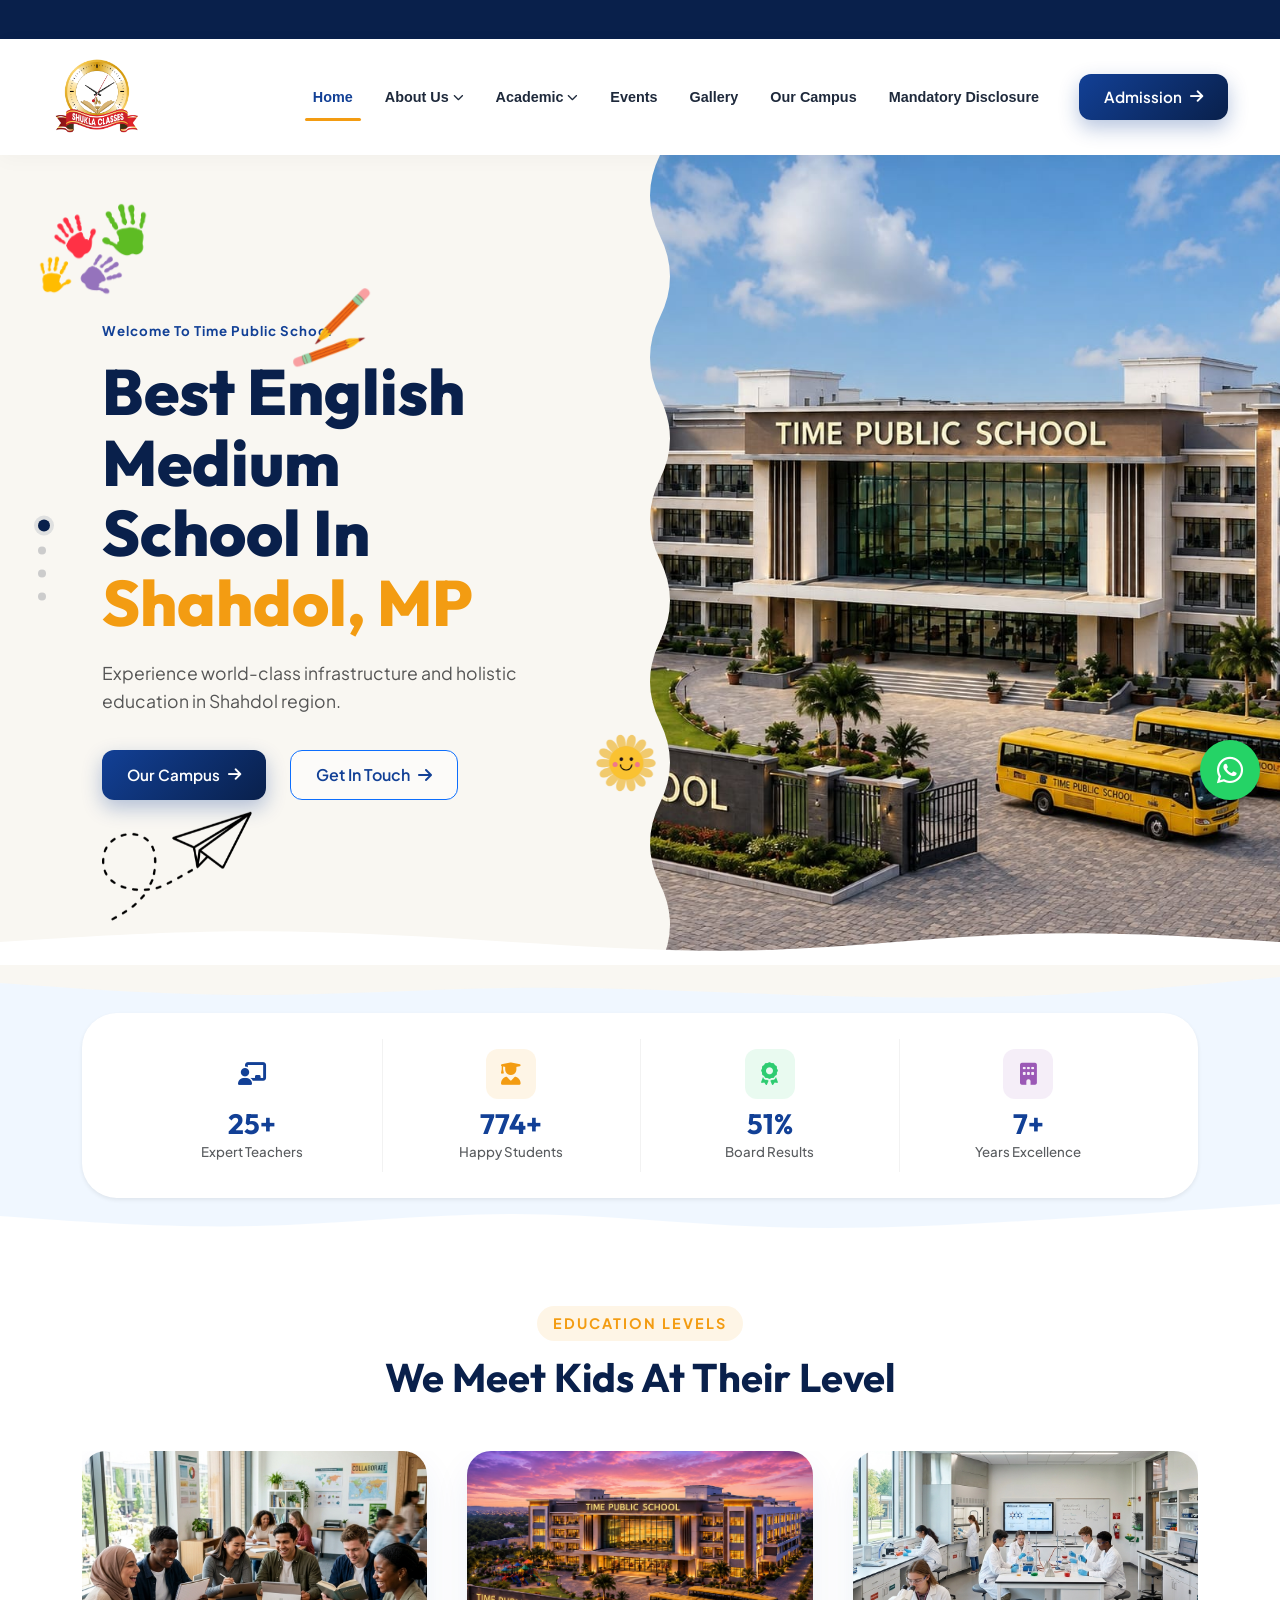
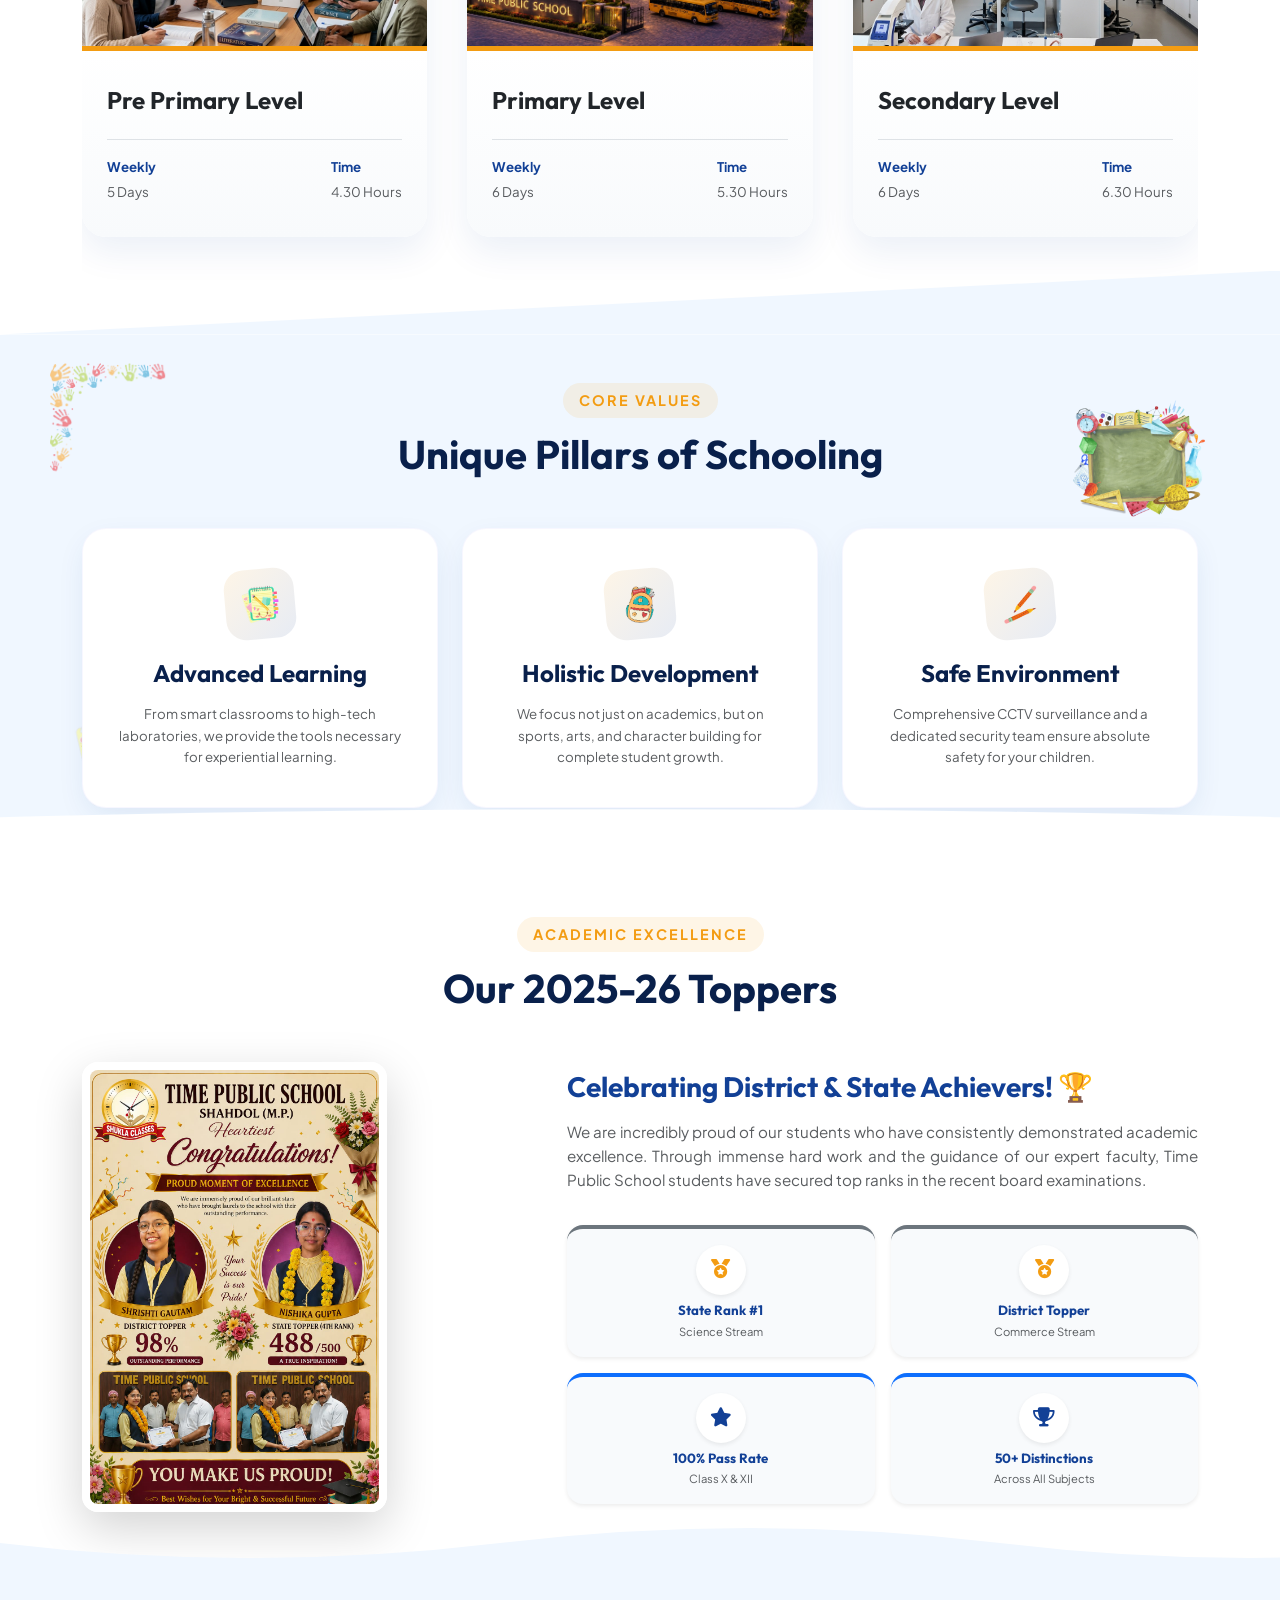
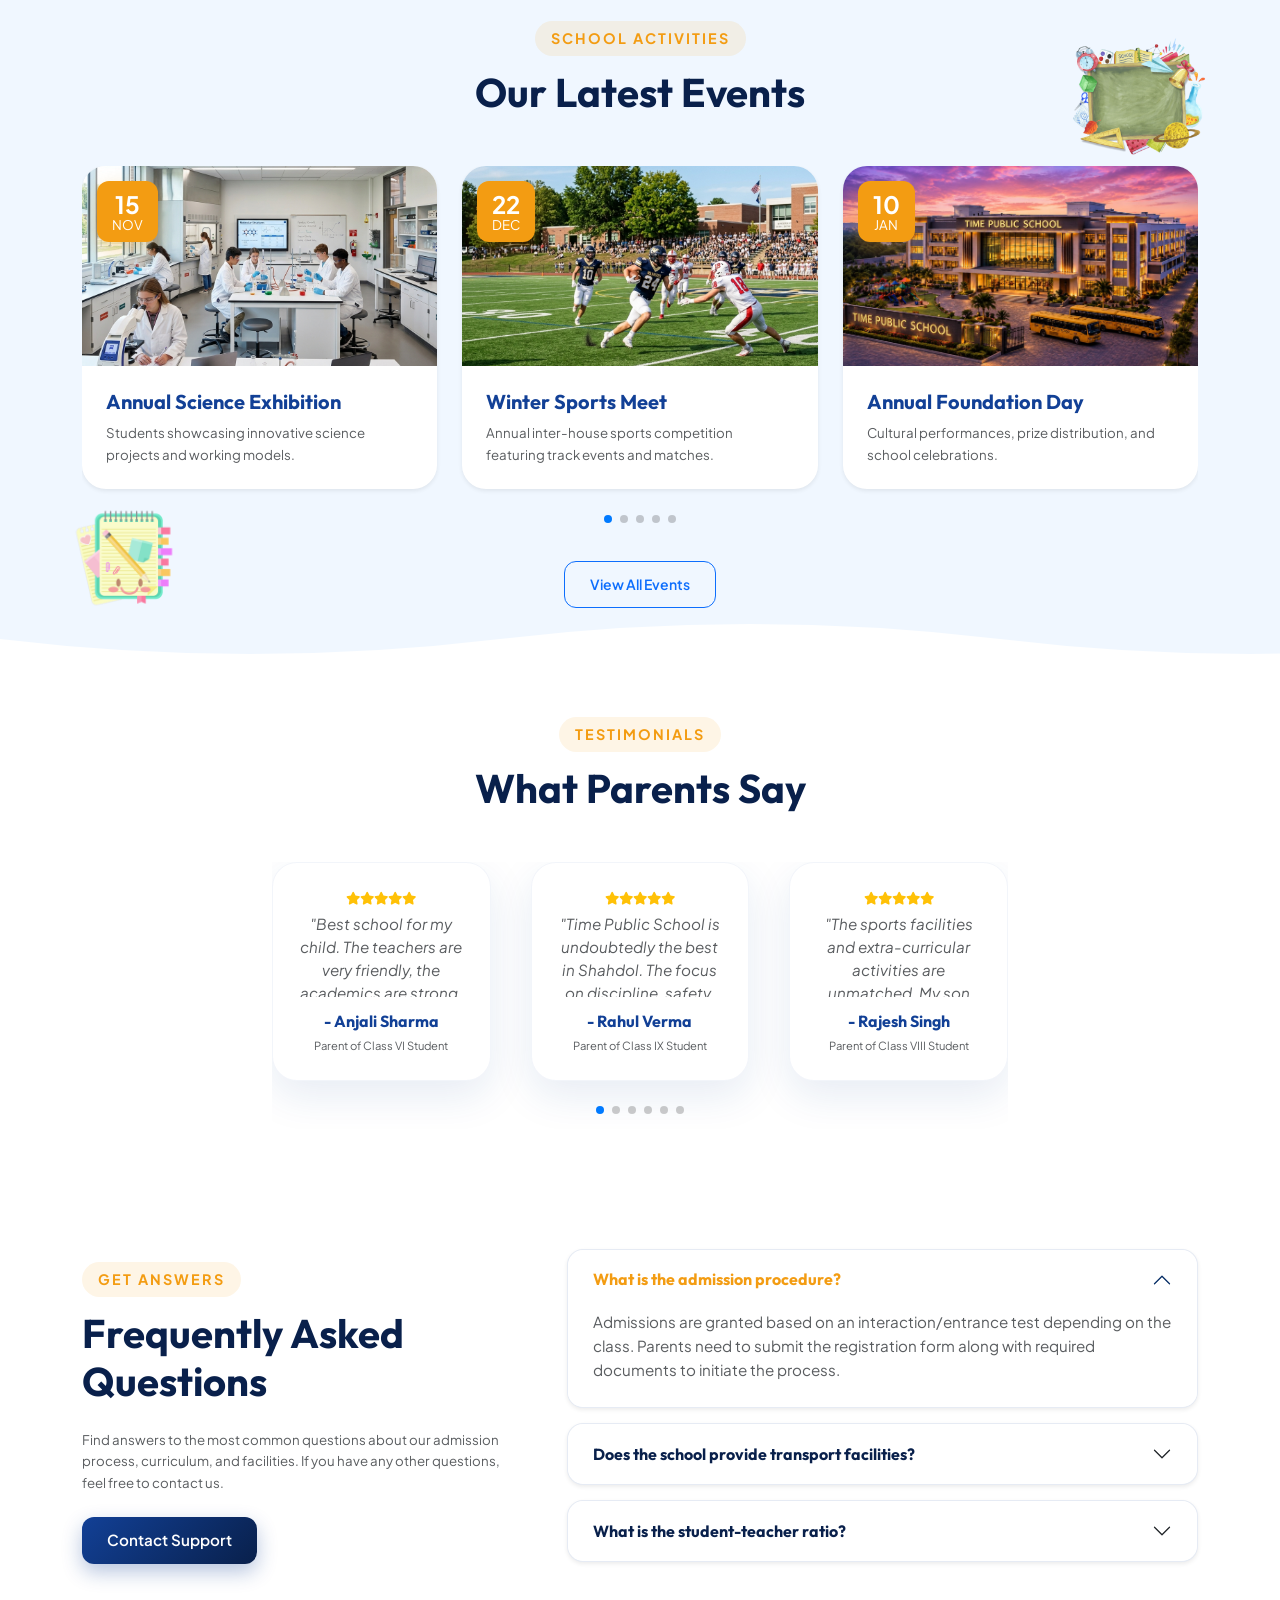
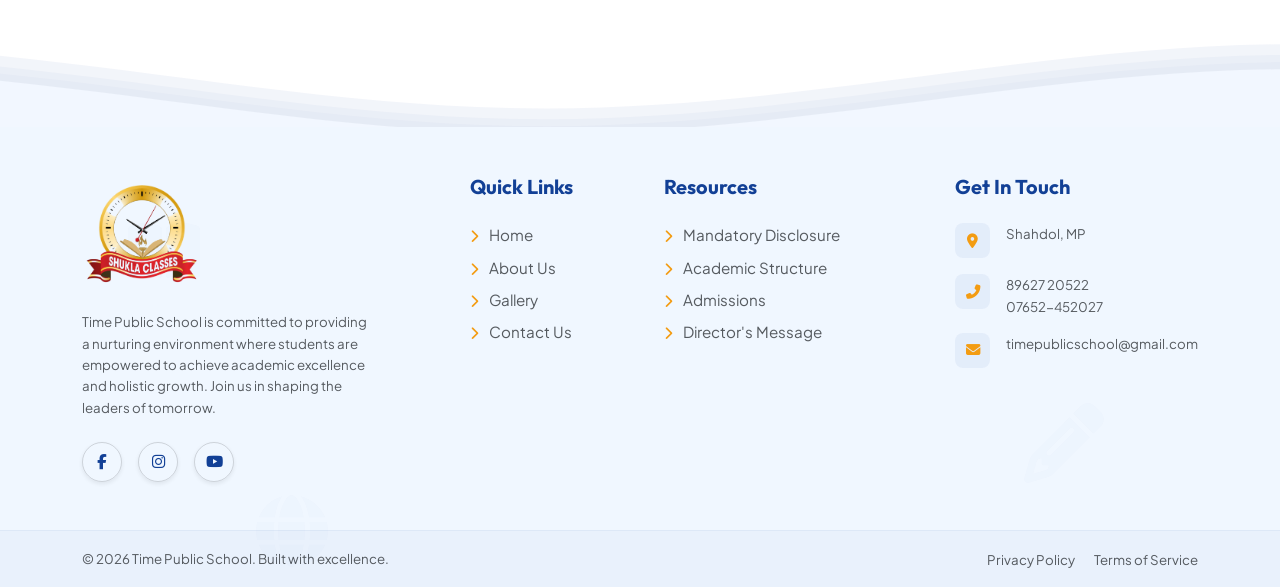
==== commit 36192689: "Updated contact phone number to 8962720522" ====
--- a/index.html
+++ b/index.html
@@ -62,7 +62,7 @@
             </a>
                         <div class="d-flex align-items-center">
                 <!-- Mobile Call Icon -->
-                <a href="tel:9993538999" class="d-lg-none me-3 mobile-call-btn">
+                <a href="tel:8962720522" class="d-lg-none me-3 mobile-call-btn">
                     <i class="fas fa-phone-alt"></i>
                 </a>
                 <button class="navbar-toggler border-0" type="button" data-bs-toggle="offcanvas" data-bs-target="#offcanvasNavbar">
@@ -121,7 +121,7 @@
                         </div>
                         <div class="d-flex mb-4 align-items-center">
                             <i class="fas fa-phone-alt fs-6 me-3 text-secondary"></i>
-                            <span class="text-muted small fw-medium">99935 38999</span>
+                            <span class="text-muted small fw-medium">89627 20522</span>
                         </div>
                         
                         <a class="btn btn-theme w-100 mb-4 mt-2 rounded-pill" href="admissions.html">Admission <i class="fas fa-arrow-right ms-2"></i></a>
@@ -755,7 +755,7 @@
                         <div class="footer-icon-wrap me-3">
                             <i class="fas fa-phone-alt text-secondary"></i>
                         </div>
-                        <span class="text-muted small">99935 38999<br>07652-452027</span>
+                        <span class="text-muted small">89627 20522<br>07652-452027</span>
                     </div>
                     <div class="d-flex">
                         <div class="footer-icon-wrap me-3">
@@ -789,7 +789,7 @@
     </footer>
 
     <!-- WhatsApp Floating Button -->
-    <a href="https://wa.me/919993538999?text=Hello%21%20I%27m%20interested%20in%20Time%20Public%20School.%20Please%20provide%20more%20information." class="whatsapp-btn" target="_blank">
+    <a href="https://wa.me/918962720522?text=Hello%21%20I%27m%20interested%20in%20Time%20Public%20School.%20Please%20provide%20more%20information." class="whatsapp-btn" target="_blank">
         <i class="fab fa-whatsapp"></i>
     </a>
 
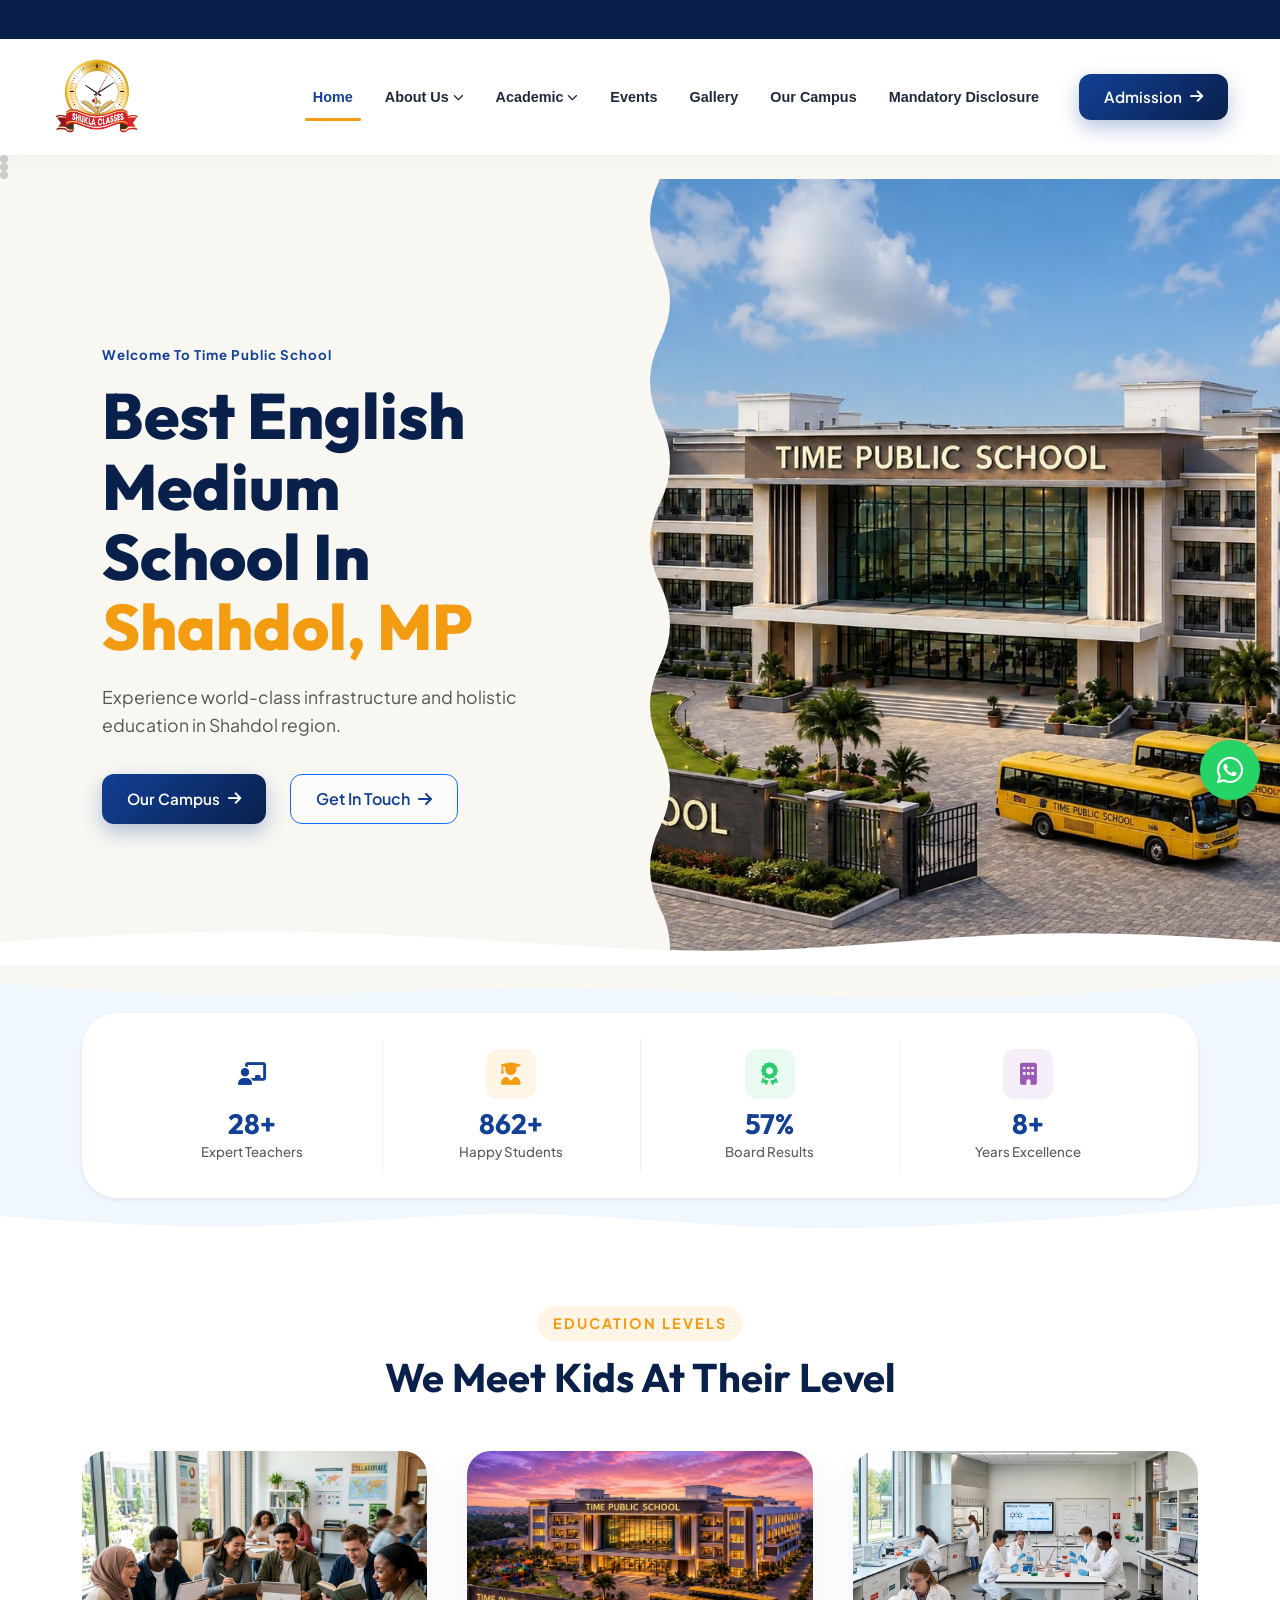
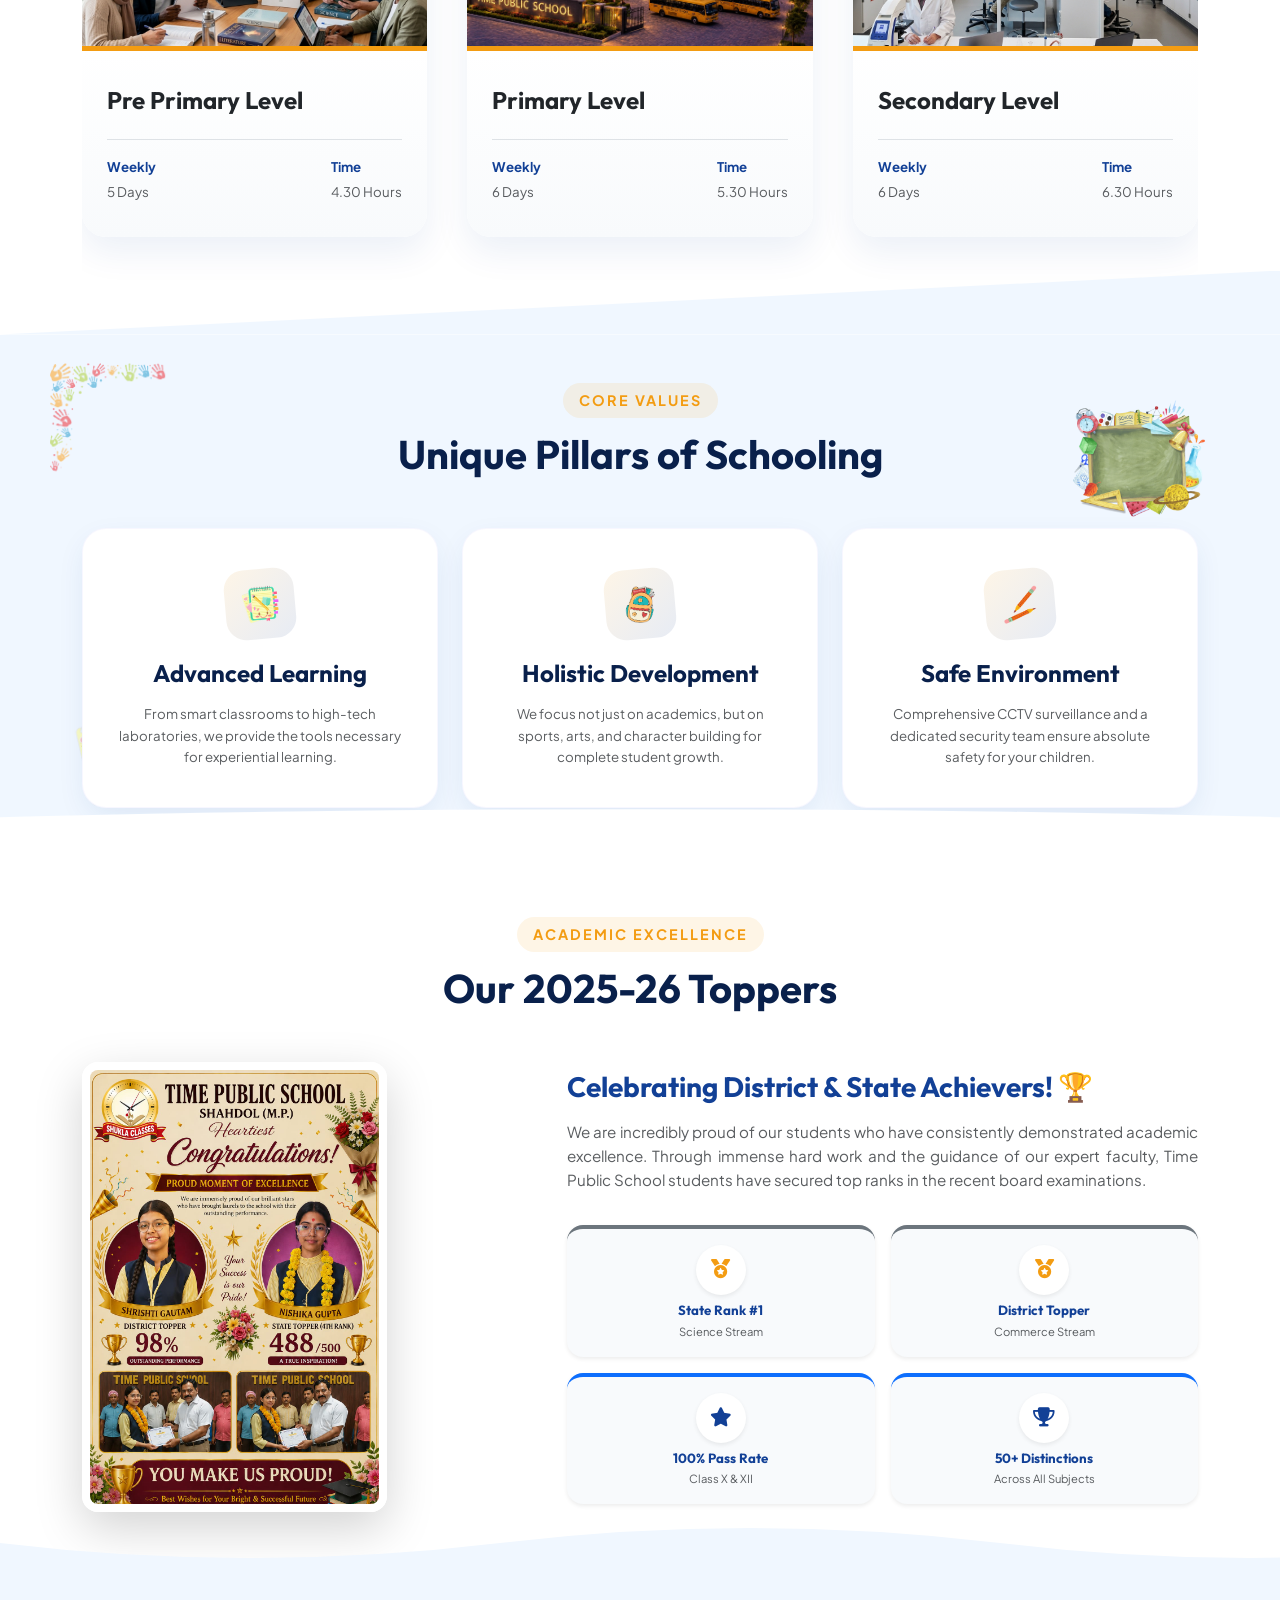
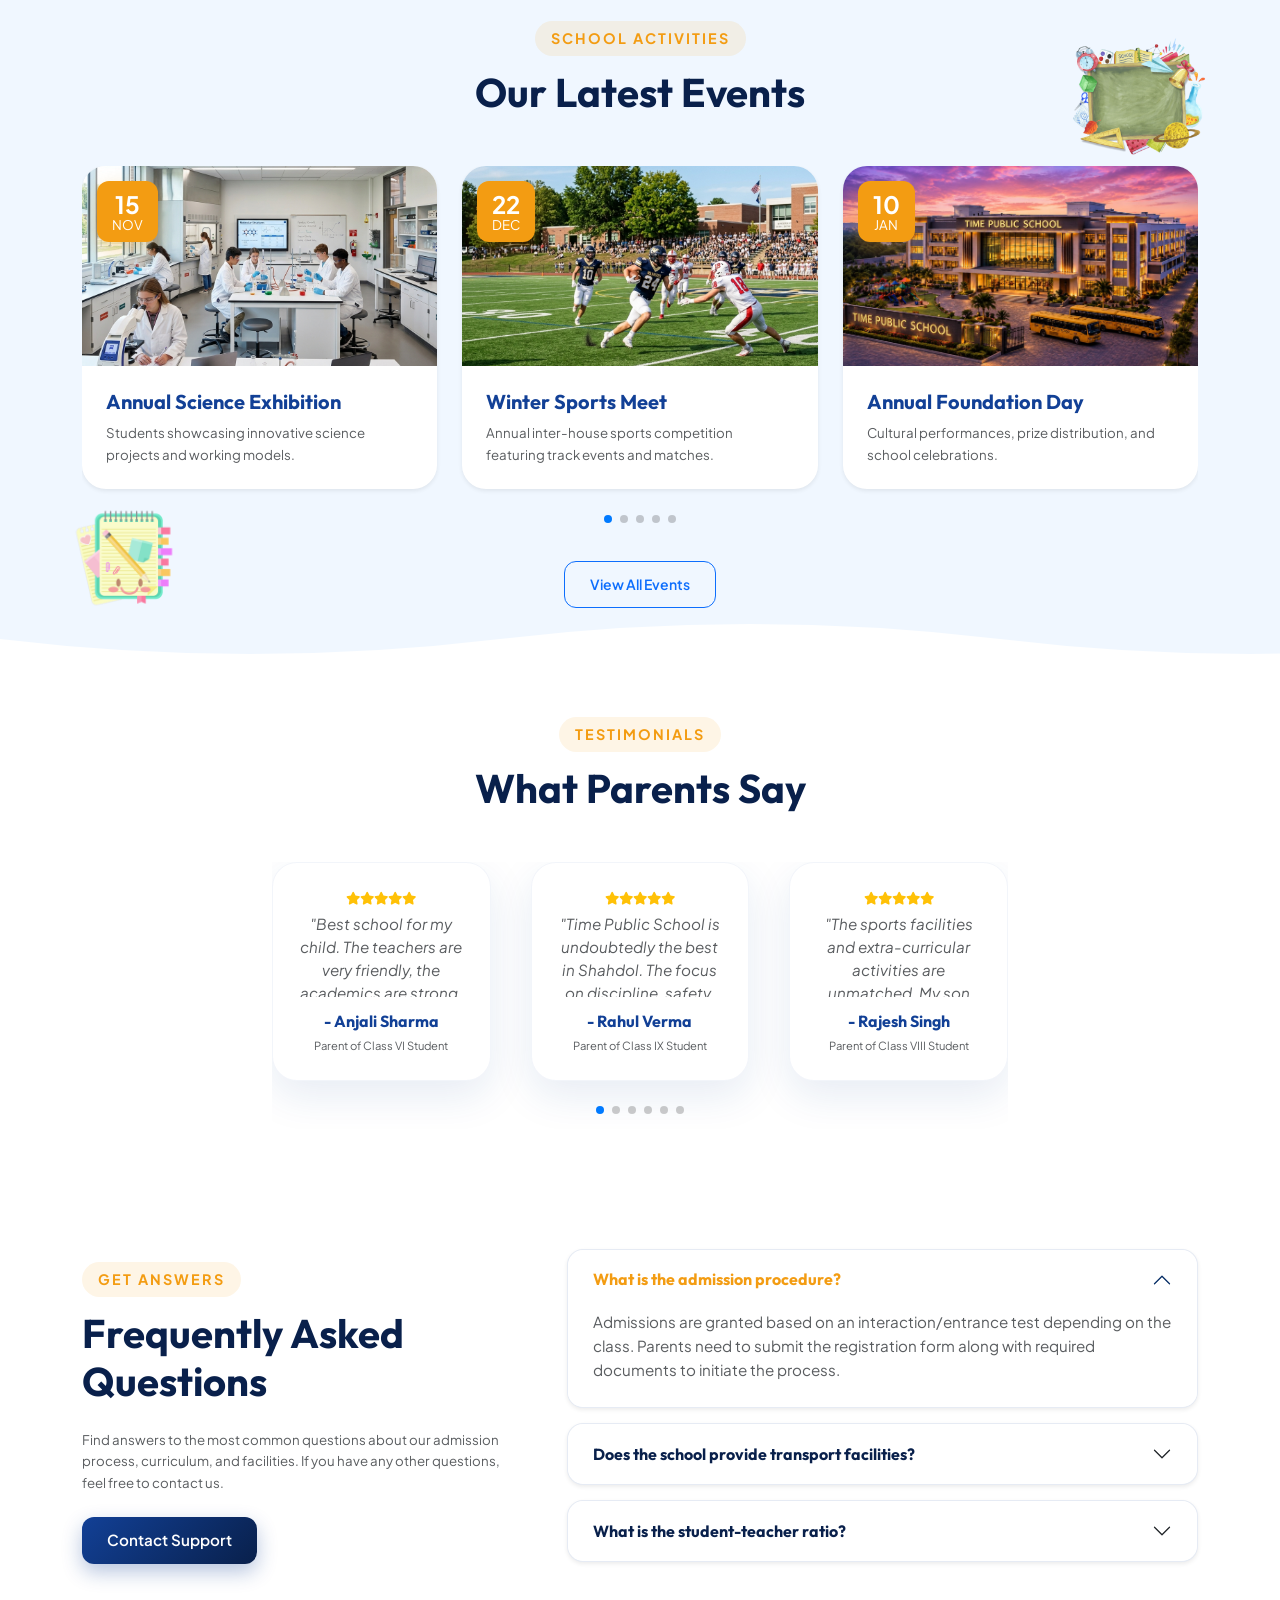
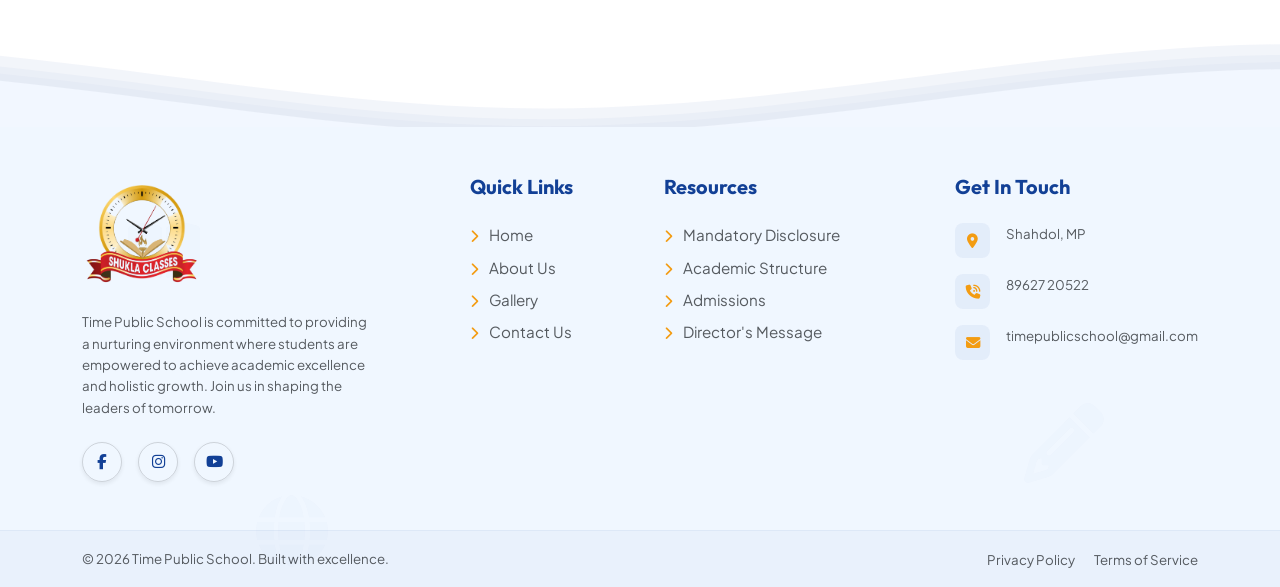
==== commit 09799bb8: "Restored website and applied final UI updates" ====
--- a/index.html
+++ b/index.html
@@ -63,7 +63,7 @@
                         <div class="d-flex align-items-center">
                 <!-- Mobile Call Icon -->
                 <a href="tel:8962720522" class="d-lg-none me-3 mobile-call-btn">
-                    <i class="fas fa-phone-alt"></i>
+                    <i class="fas fa-phone-volume"></i>
                 </a>
                 <button class="navbar-toggler border-0" type="button" data-bs-toggle="offcanvas" data-bs-target="#offcanvasNavbar">
                     <i class="fas fa-bars fs-2 text-primary"></i>
@@ -120,7 +120,7 @@
                             <span class="text-muted small fw-medium">timepublicschool@gmail.com</span>
                         </div>
                         <div class="d-flex mb-4 align-items-center">
-                            <i class="fas fa-phone-alt fs-6 me-3 text-secondary"></i>
+                            <i class="fas fa-phone-volume fs-6 me-3 text-secondary"></i>
                             <span class="text-muted small fw-medium">89627 20522</span>
                         </div>
                         
@@ -145,9 +145,7 @@
 
     <!-- Redesigned Split Hero Section -->
     <section class="hero">
-        <!-- Vertical Pagination Dots -->
-        <div class="hero-pagination-vertical">
-            <div class="dot active"></div>
+        
             <div class="dot"></div>
             <div class="dot"></div>
             <div class="dot"></div>
@@ -753,9 +751,9 @@
                     </div>
                     <div class="d-flex mb-3">
                         <div class="footer-icon-wrap me-3">
-                            <i class="fas fa-phone-alt text-secondary"></i>
-                        </div>
-                        <span class="text-muted small">89627 20522<br>07652-452027</span>
+                            <i class="fas fa-phone-volume text-secondary"></i>
+                        </div>
+                        <span class="text-muted small">89627 20522</span>
                     </div>
                     <div class="d-flex">
                         <div class="footer-icon-wrap me-3">
--- a/assets/css/style.css
+++ b/assets/css/style.css
@@ -1471,6 +1471,20 @@
   }
 }
 
+/* Floating Illustrations - Mobile Only */
+.floating-illustration {
+  position: absolute;
+  z-index: 10;
+  pointer-events: none;
+  opacity: 0.6;
+}
+
+@media (min-width: 992px) {
+  .floating-illustration {
+    display: none !important;
+  }
+}
+
 /* Fix Mobile Overflow */
 html, body {
   overflow-x: hidden;
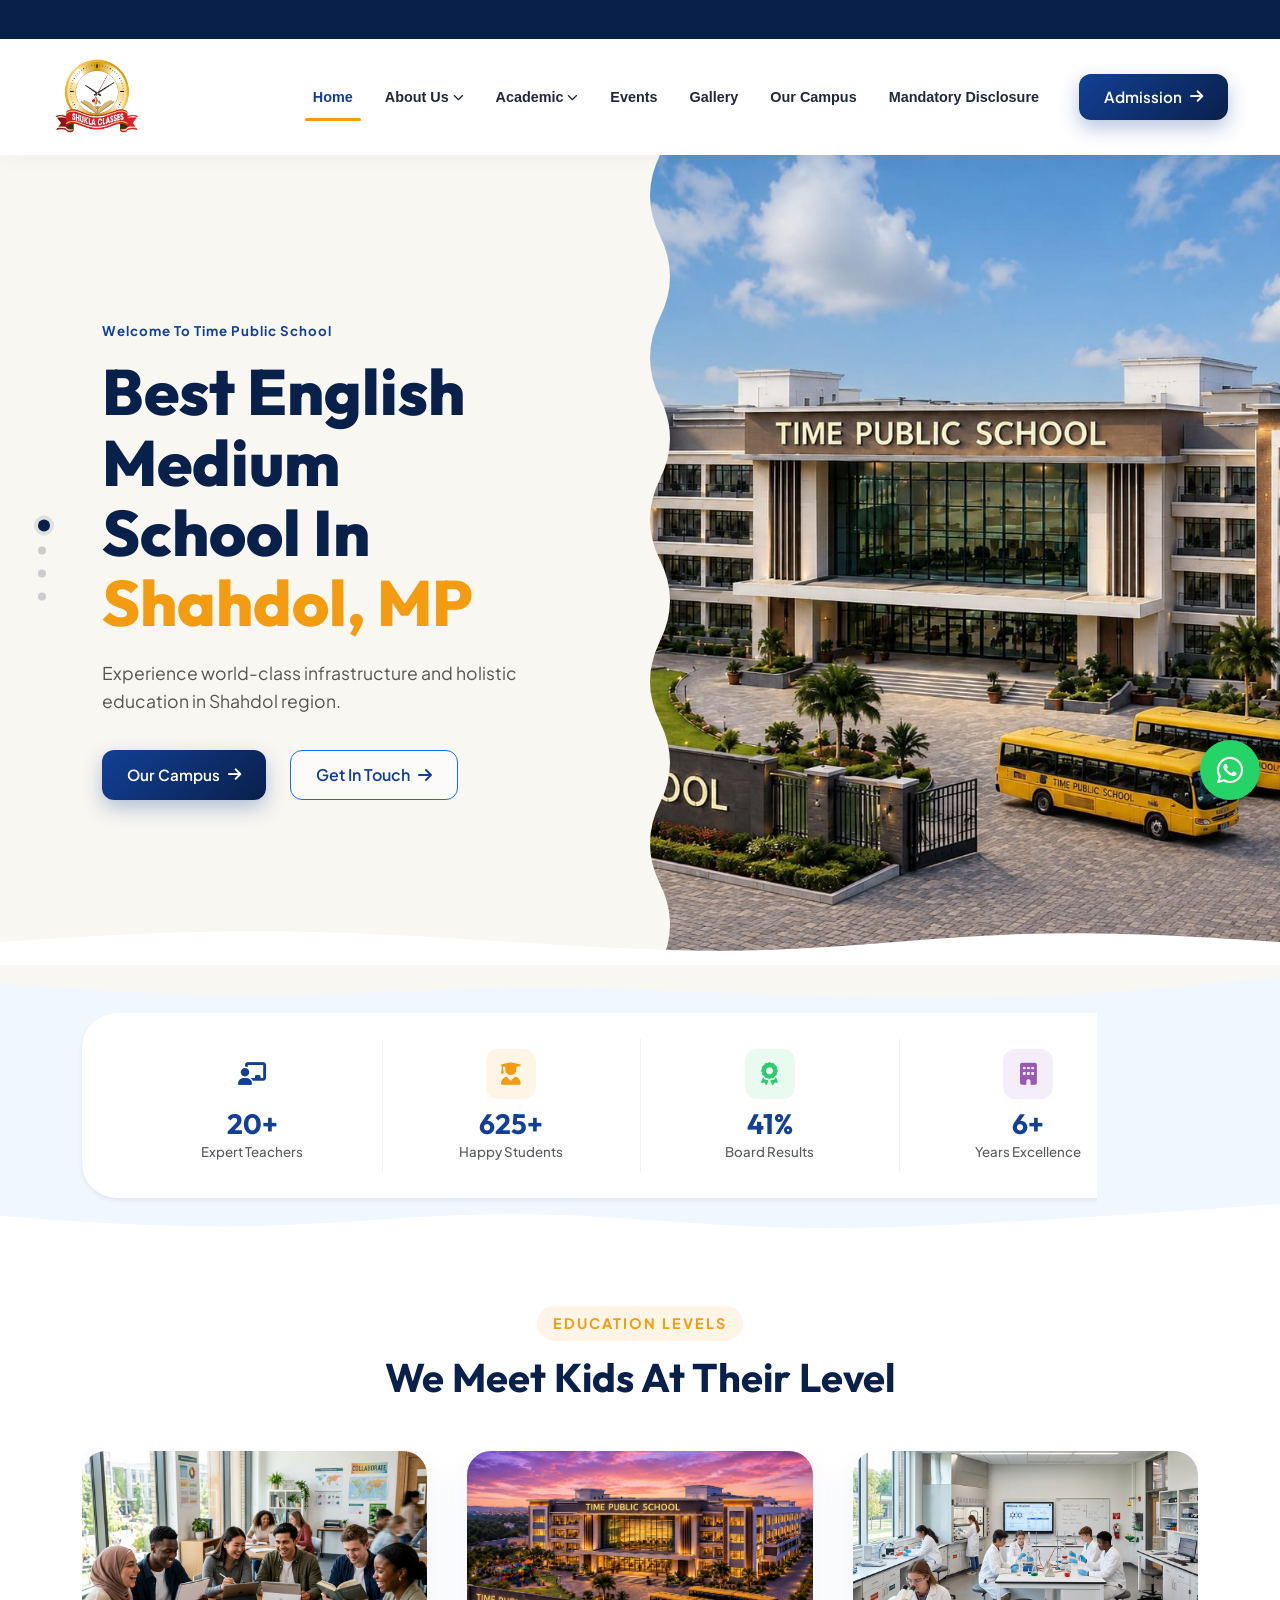
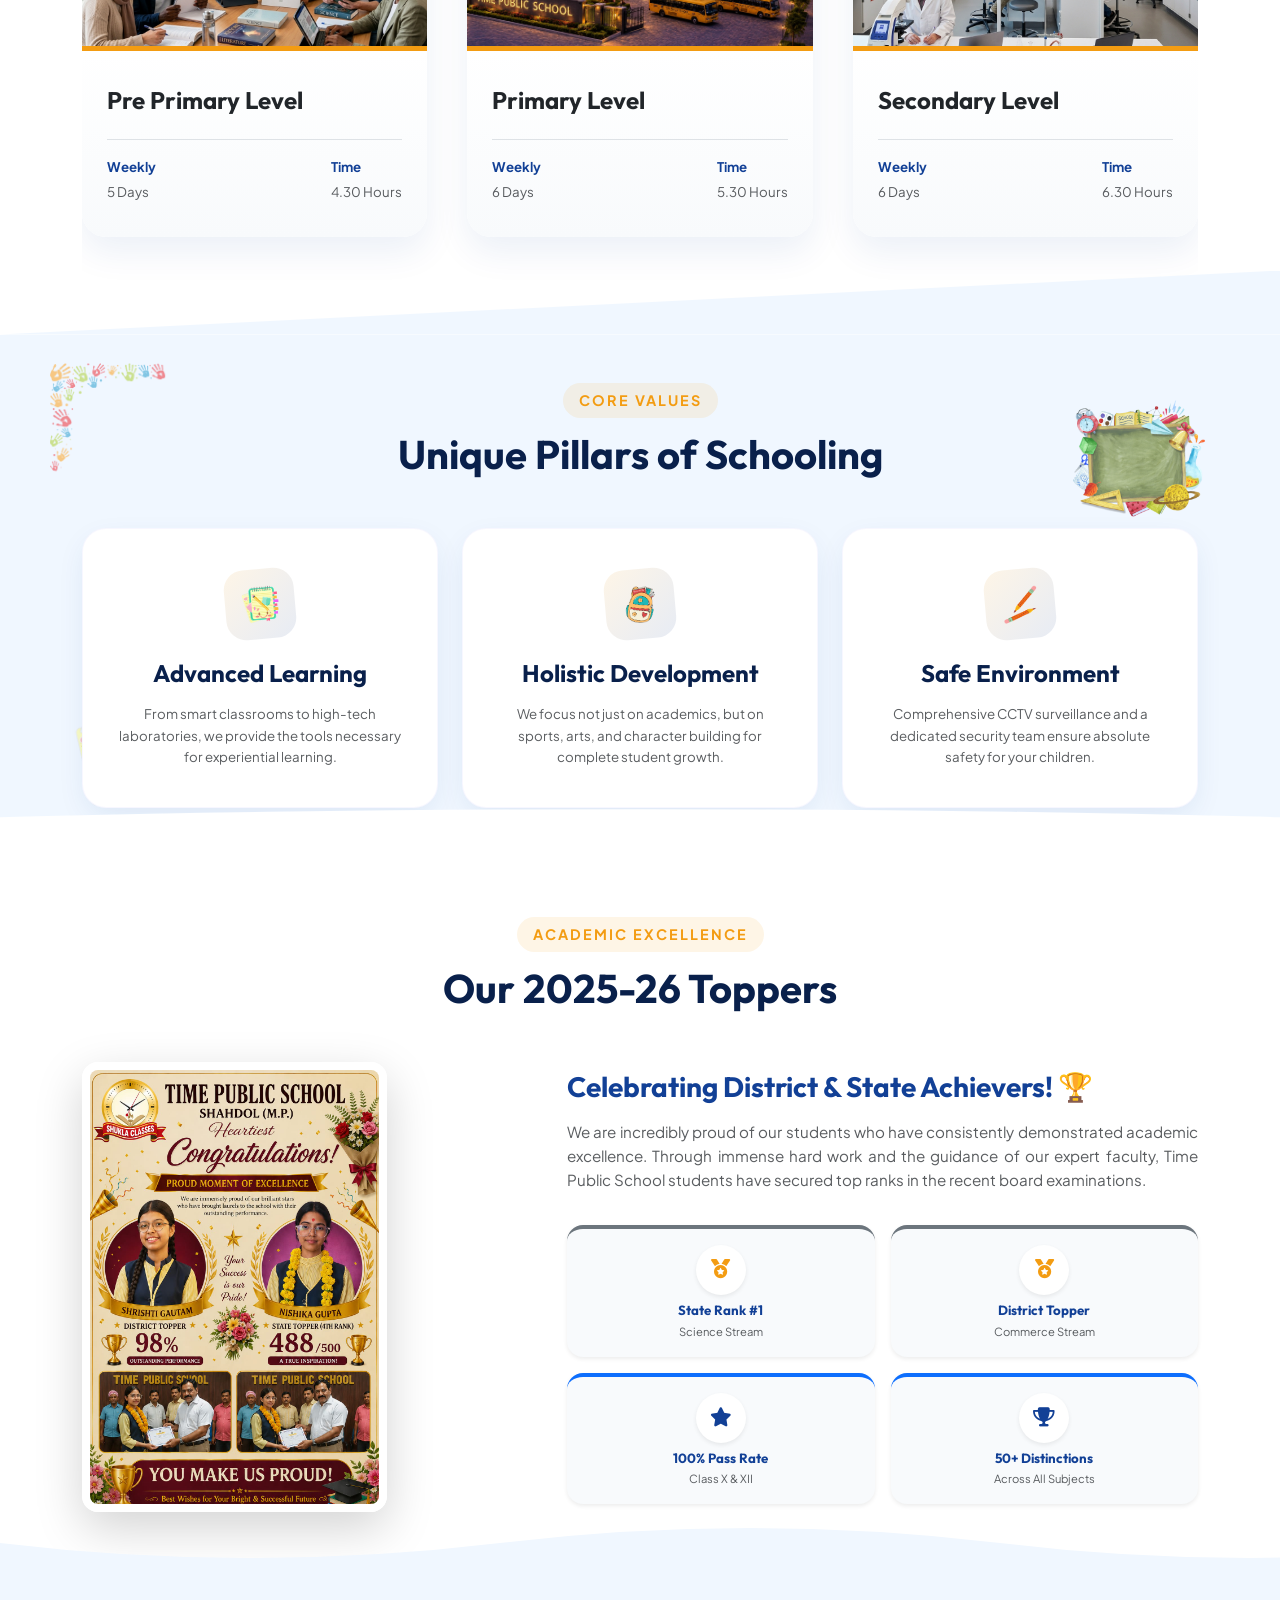
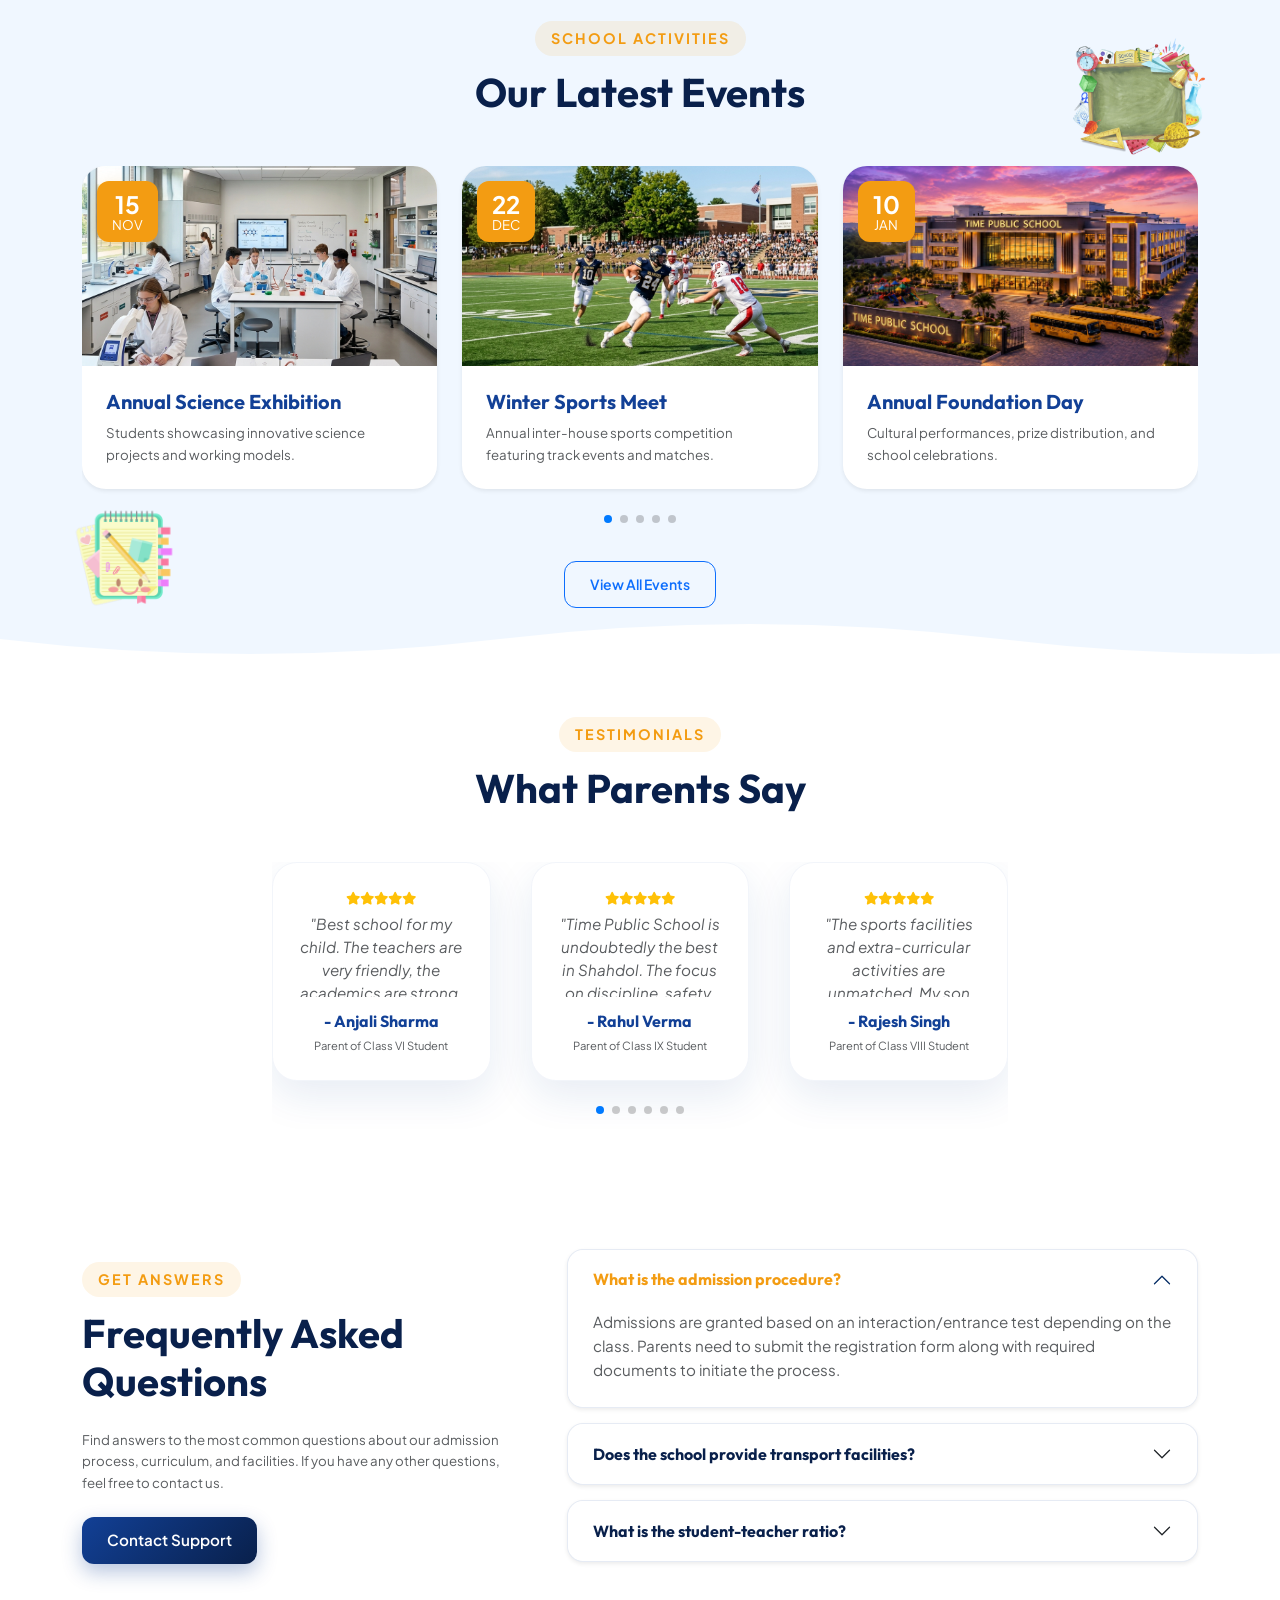
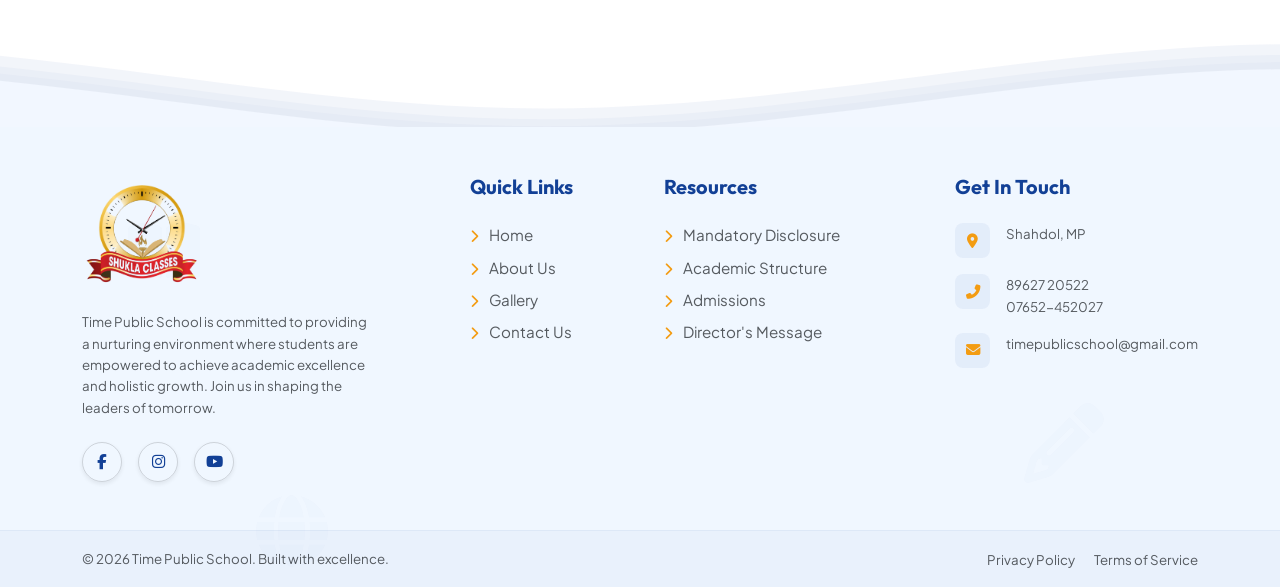
==== commit 13204808: "Updated mobile call button to solid circular style" ====
--- a/index.html
+++ b/index.html
@@ -63,7 +63,7 @@
                         <div class="d-flex align-items-center">
                 <!-- Mobile Call Icon -->
                 <a href="tel:8962720522" class="d-lg-none me-3 mobile-call-btn">
-                    <i class="fas fa-phone-volume"></i>
+                    <i class="fas fa-phone-alt"></i>
                 </a>
                 <button class="navbar-toggler border-0" type="button" data-bs-toggle="offcanvas" data-bs-target="#offcanvasNavbar">
                     <i class="fas fa-bars fs-2 text-primary"></i>
@@ -120,7 +120,7 @@
                             <span class="text-muted small fw-medium">timepublicschool@gmail.com</span>
                         </div>
                         <div class="d-flex mb-4 align-items-center">
-                            <i class="fas fa-phone-volume fs-6 me-3 text-secondary"></i>
+                            <i class="fas fa-phone-alt fs-6 me-3 text-secondary"></i>
                             <span class="text-muted small fw-medium">89627 20522</span>
                         </div>
                         
@@ -145,7 +145,9 @@
 
     <!-- Redesigned Split Hero Section -->
     <section class="hero">
-        
+        <!-- Vertical Pagination Dots -->
+        <div class="hero-pagination-vertical">
+            <div class="dot active"></div>
             <div class="dot"></div>
             <div class="dot"></div>
             <div class="dot"></div>
@@ -751,9 +753,9 @@
                     </div>
                     <div class="d-flex mb-3">
                         <div class="footer-icon-wrap me-3">
-                            <i class="fas fa-phone-volume text-secondary"></i>
-                        </div>
-                        <span class="text-muted small">89627 20522</span>
+                            <i class="fas fa-phone-alt text-secondary"></i>
+                        </div>
+                        <span class="text-muted small">89627 20522<br>07652-452027</span>
                     </div>
                     <div class="d-flex">
                         <div class="footer-icon-wrap me-3">
--- a/assets/css/style.css
+++ b/assets/css/style.css
@@ -1537,23 +1537,25 @@
 .mobile-call-btn {
   width: 42px;
   height: 42px;
-  background: rgba(18, 64, 150, 0.05);
-  border: 1.5px solid var(--primary);
+  background: var(--primary);
+  border: none;
   border-radius: 50%;
   display: flex;
   align-items: center;
   justify-content: center;
   transition: all 0.3s ease;
-  color: var(--primary) !important;
+  color: white !important;
   text-decoration: none !important;
+  box-shadow: 0 4px 12px rgba(18, 64, 150, 0.3);
 }
 
 .mobile-call-btn i {
   font-size: 1.1rem;
+  transform: rotate(0deg);
 }
 
 .mobile-call-btn:active {
-  background: var(--primary);
+  background: var(--primary-dark);
   color: white !important;
   transform: scale(0.9);
 }
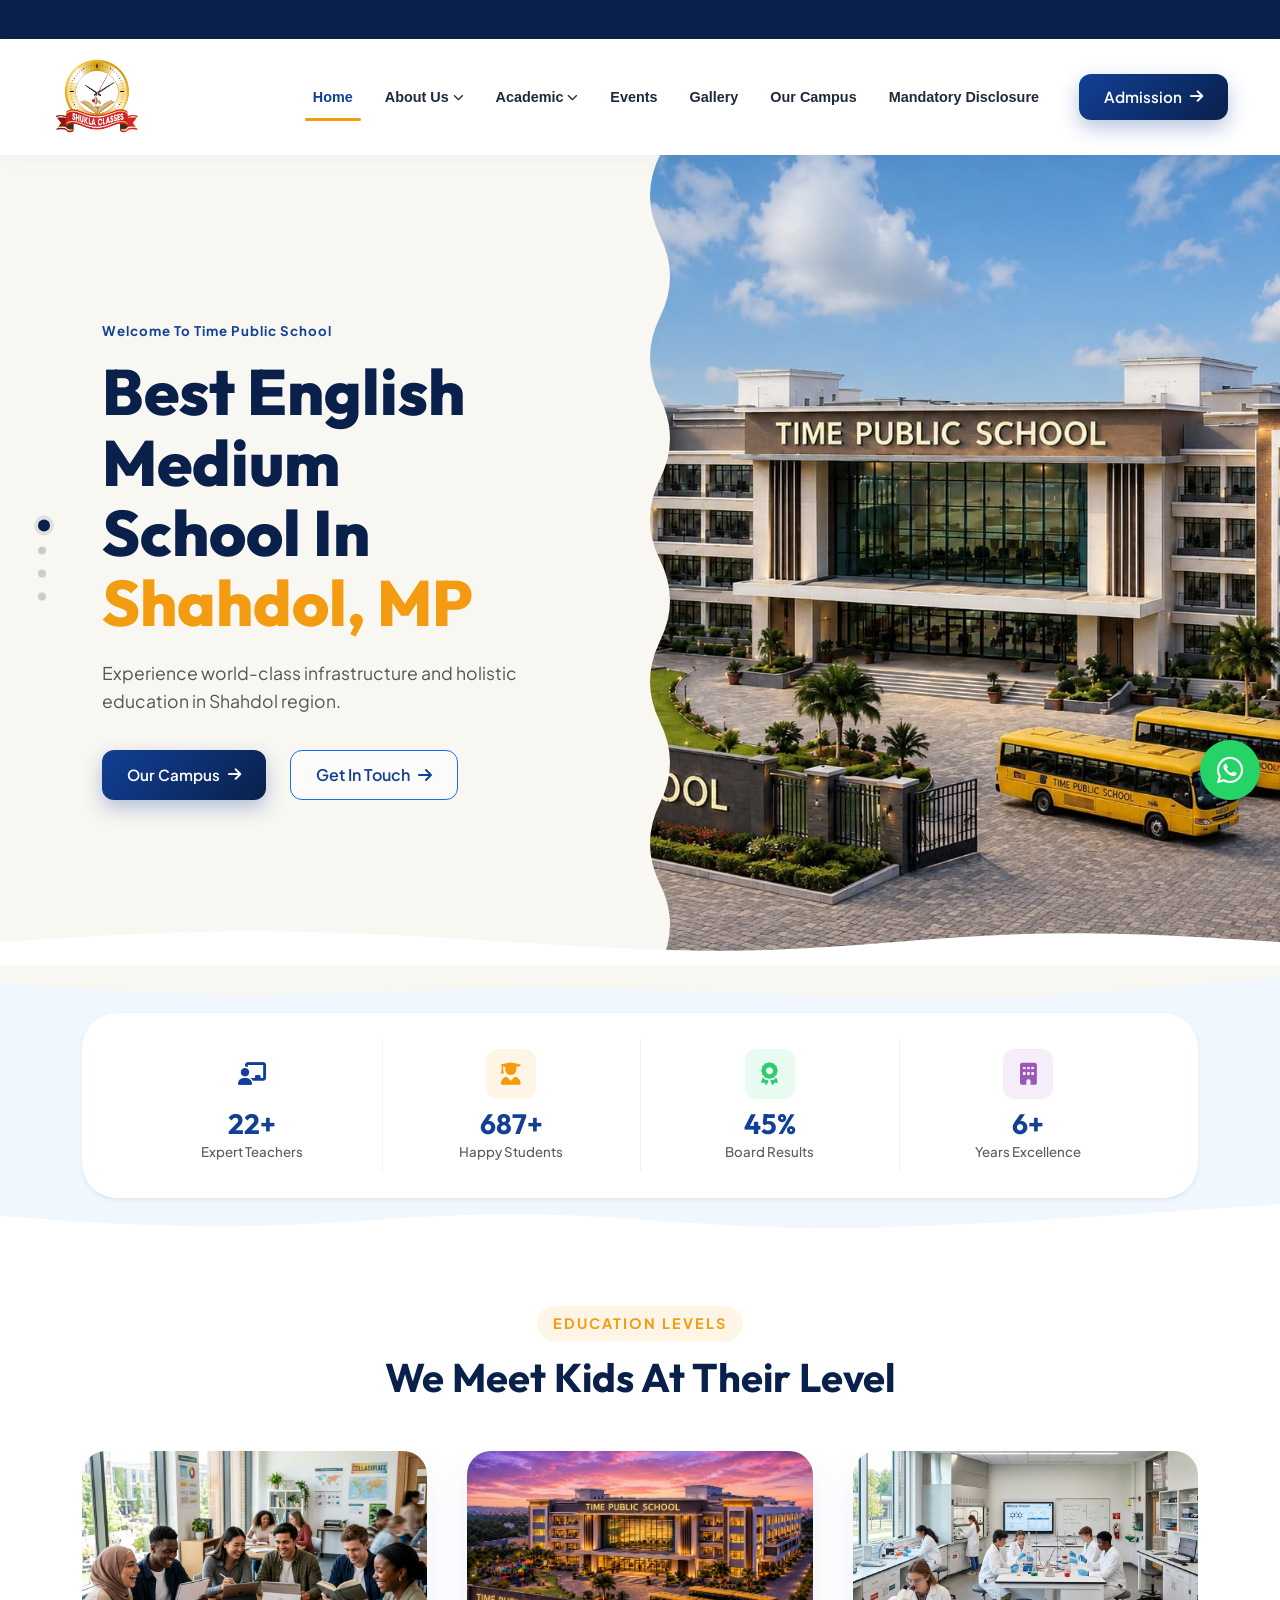
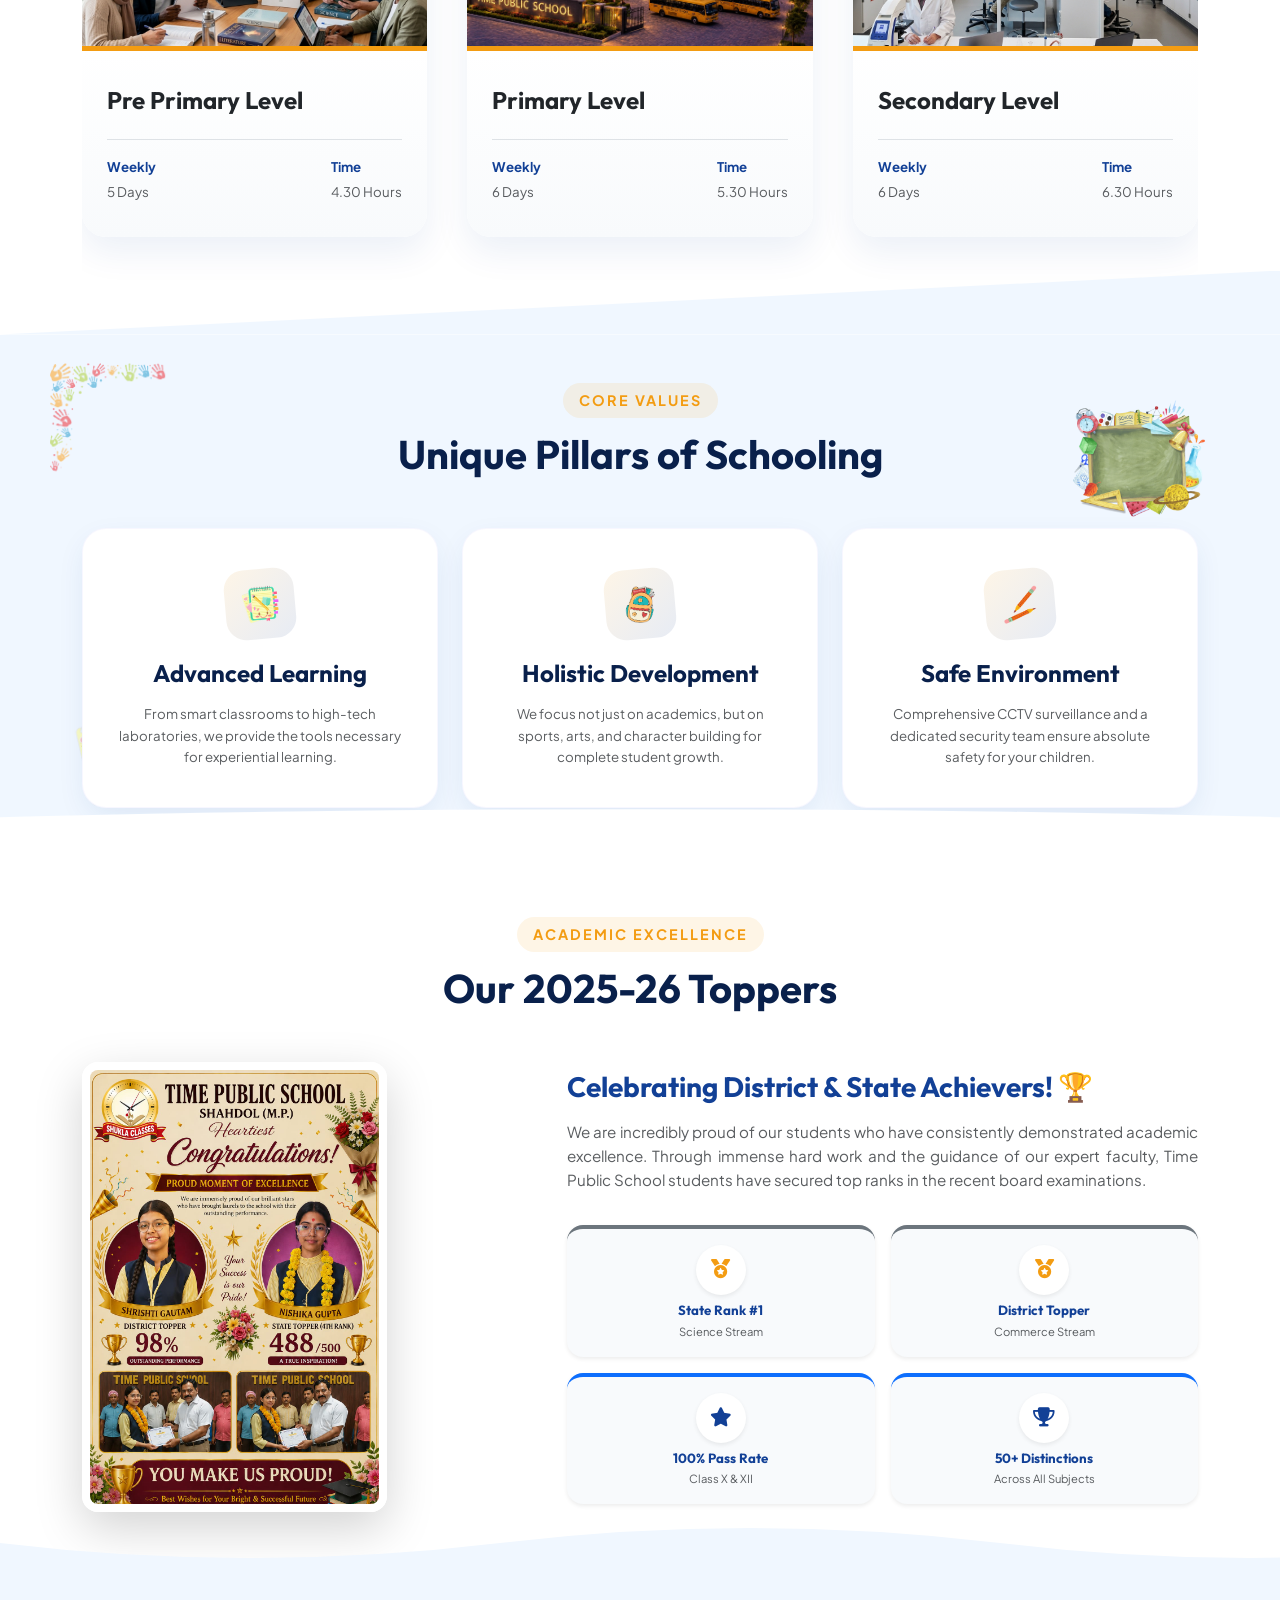
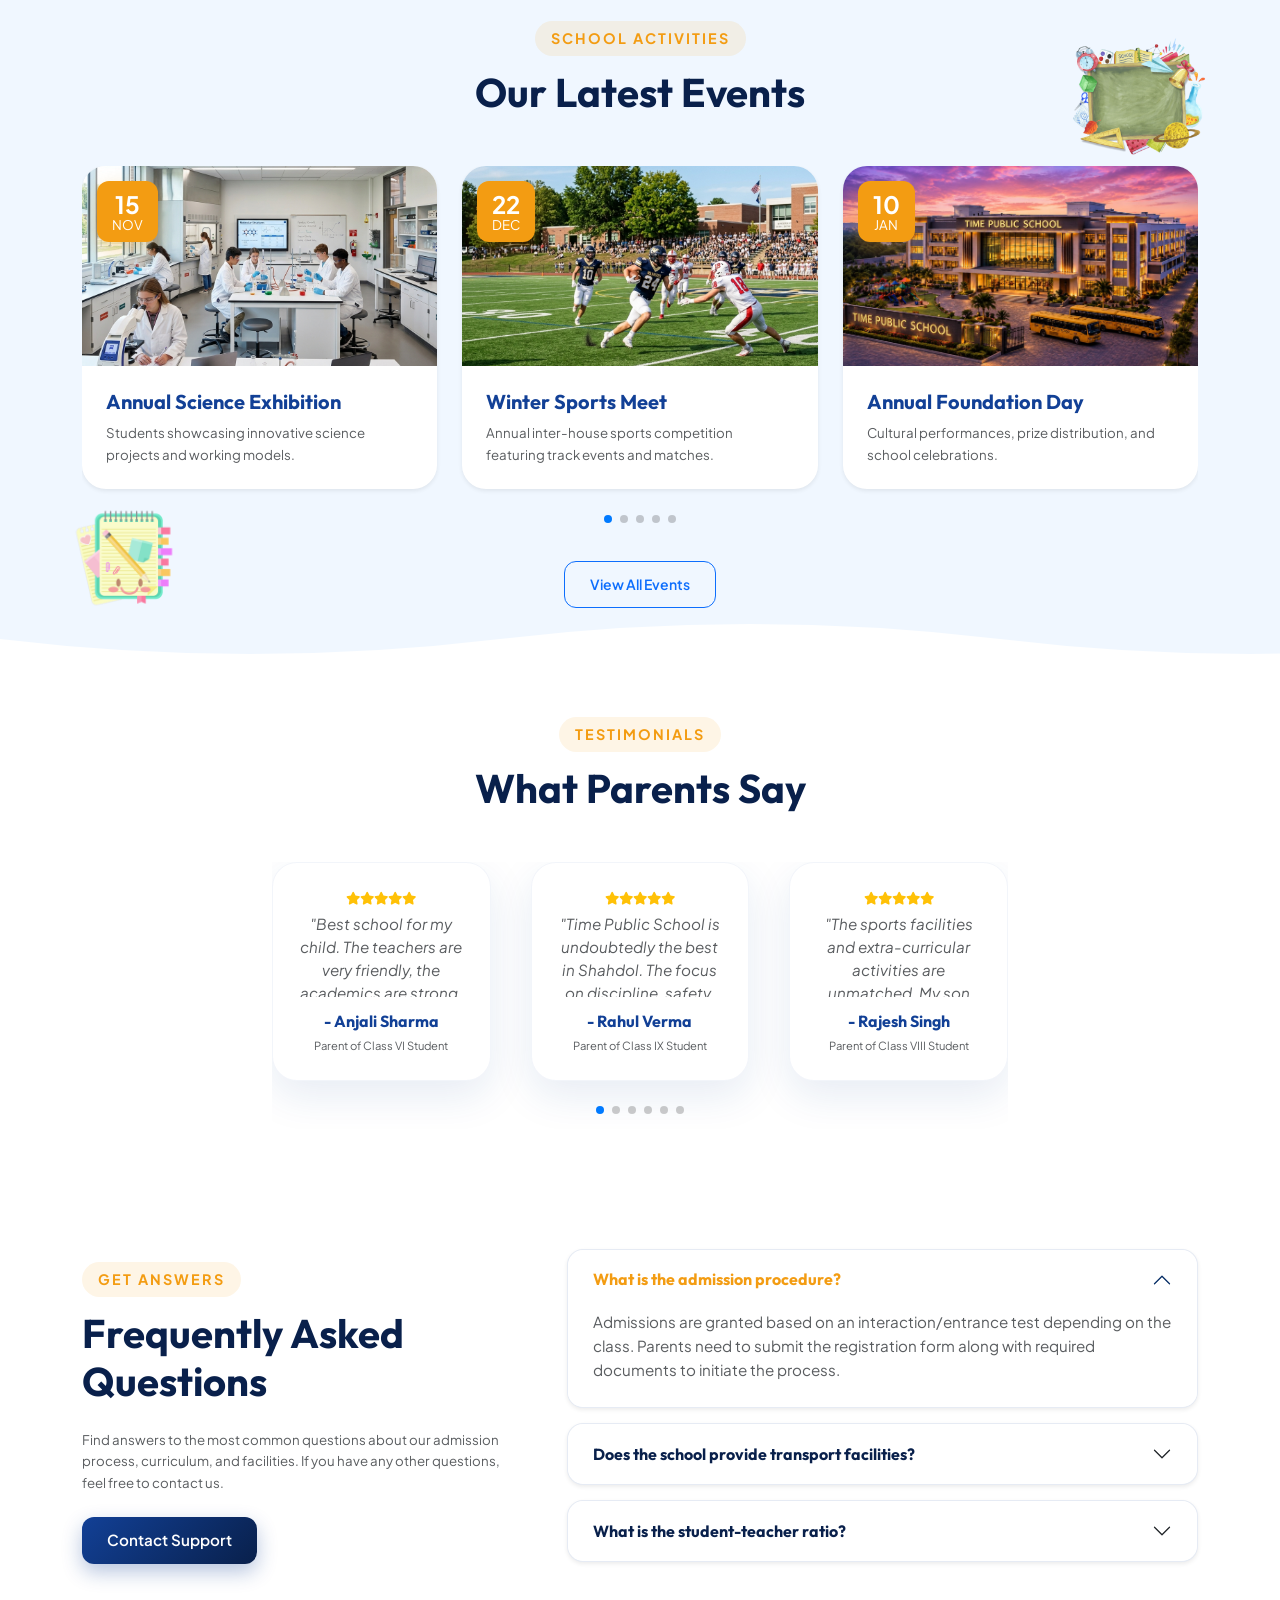
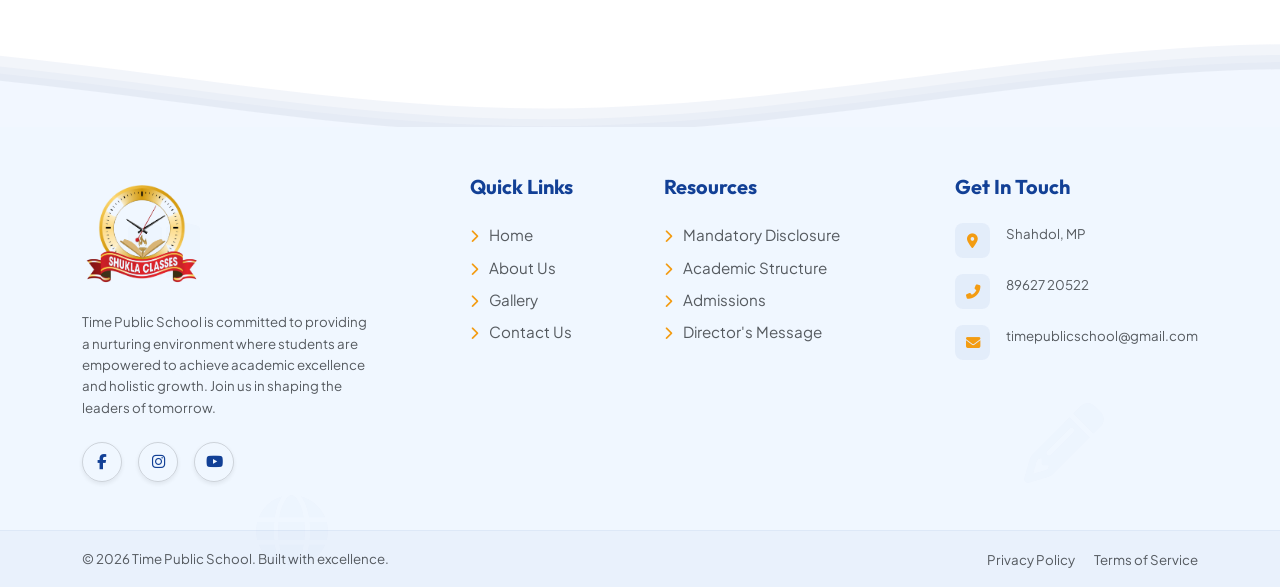
==== commit fc1e3cbb: "Removed landline phone number site-wide" ====
--- a/index.html
+++ b/index.html
@@ -755,7 +755,7 @@
                         <div class="footer-icon-wrap me-3">
                             <i class="fas fa-phone-alt text-secondary"></i>
                         </div>
-                        <span class="text-muted small">89627 20522<br>07652-452027</span>
+                        <span class="text-muted small">89627 20522</span>
                     </div>
                     <div class="d-flex">
                         <div class="footer-icon-wrap me-3">
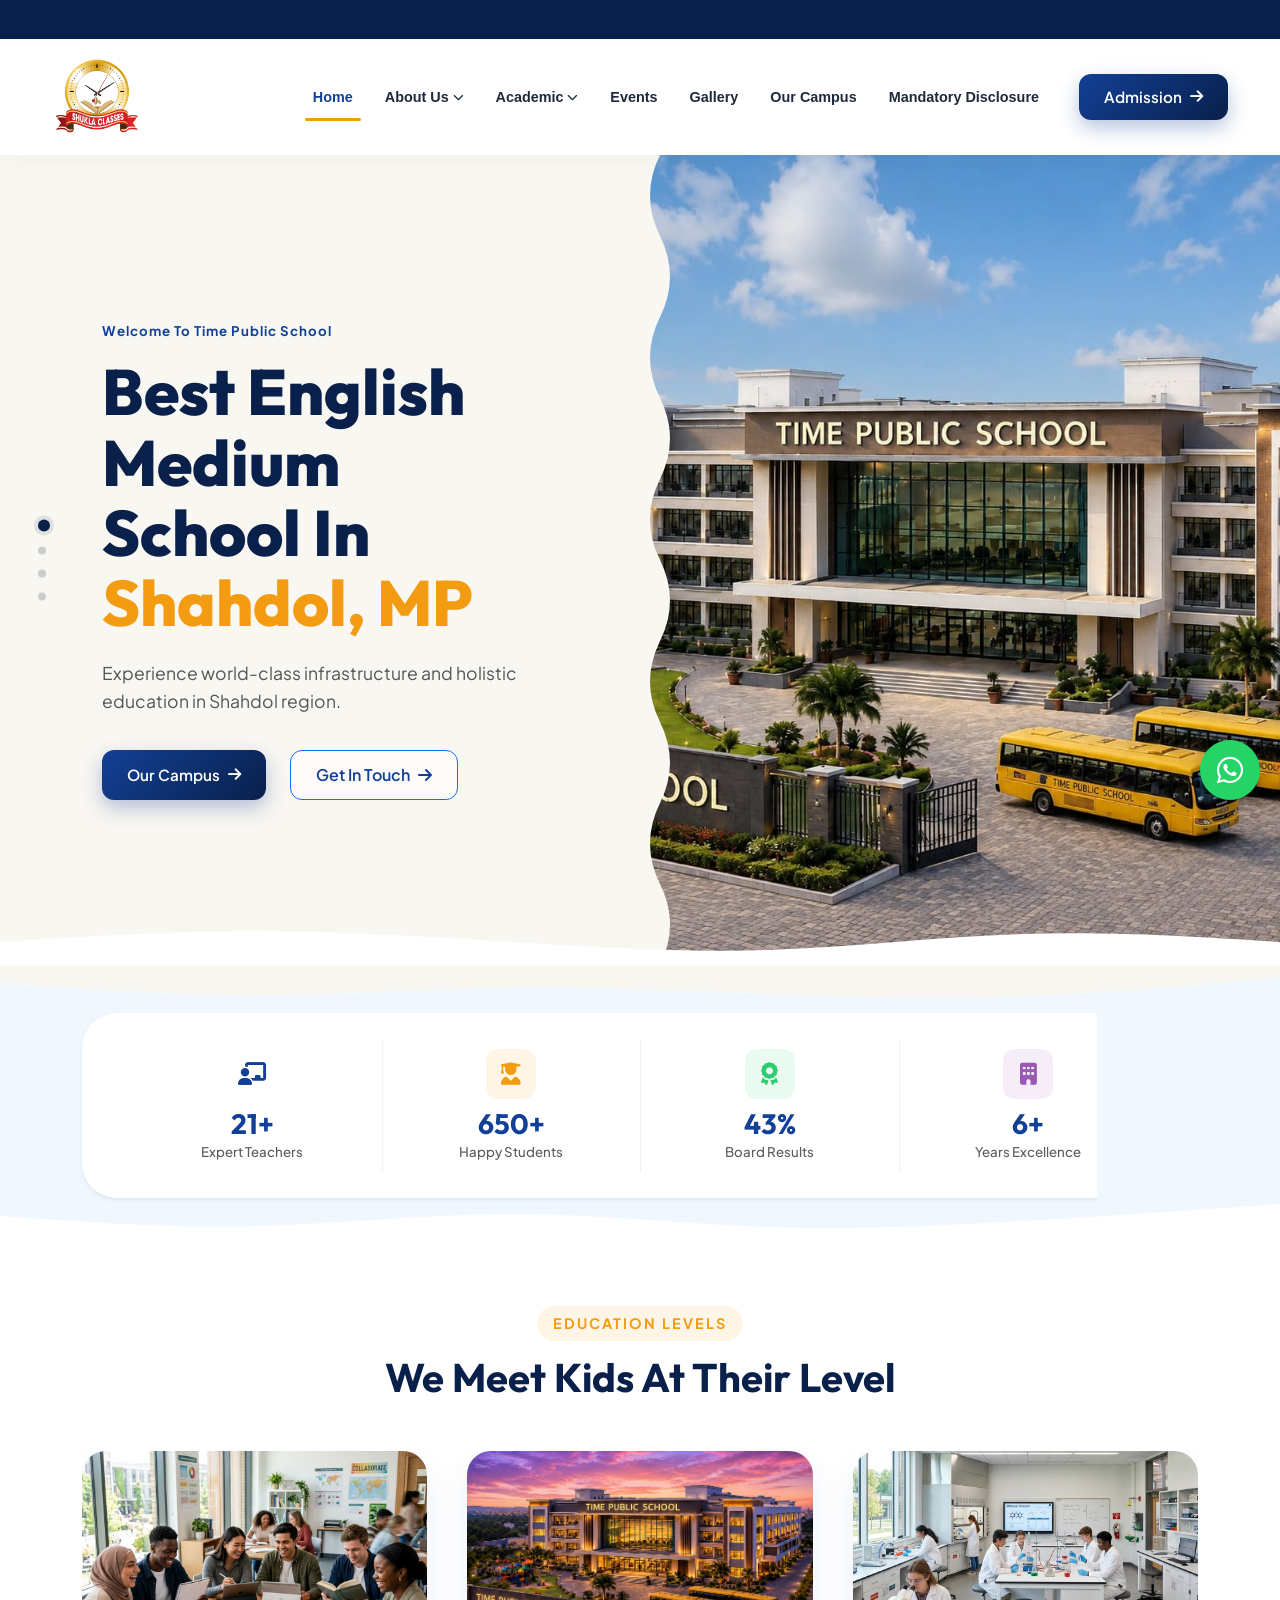
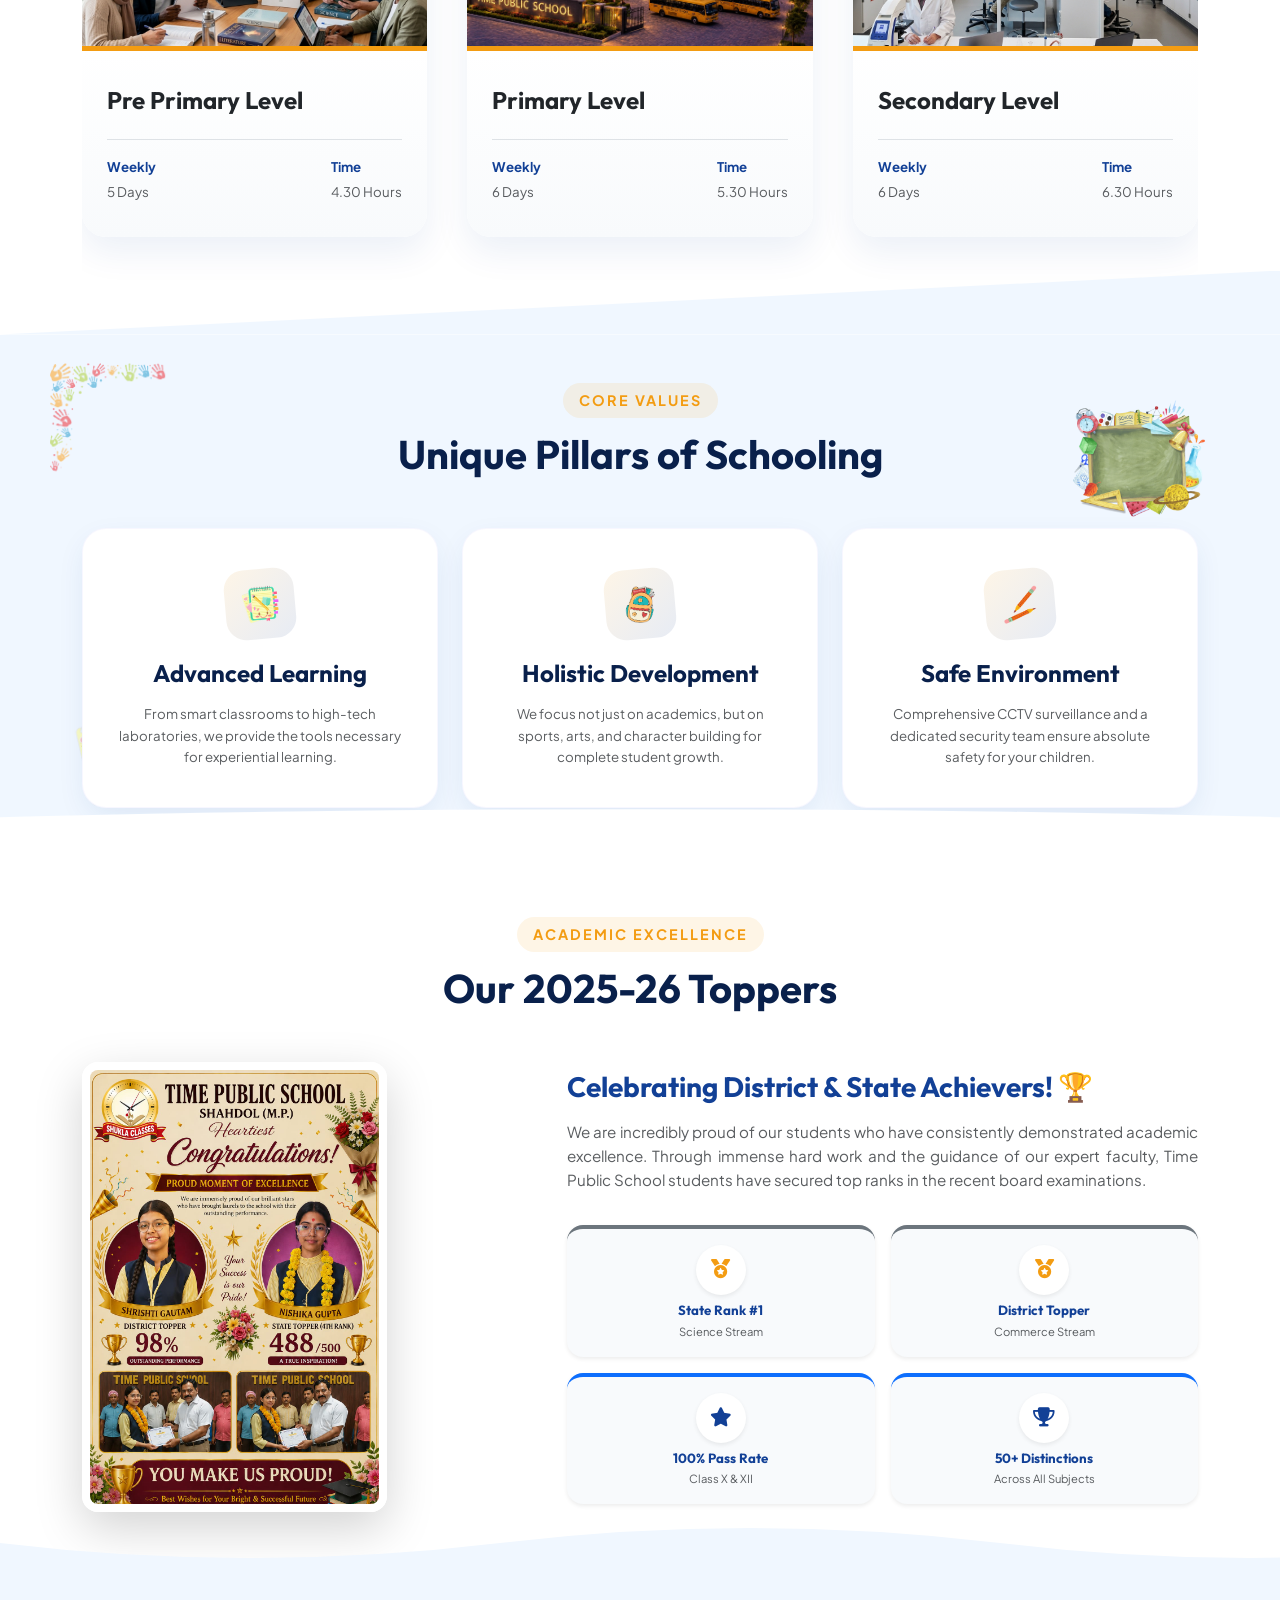
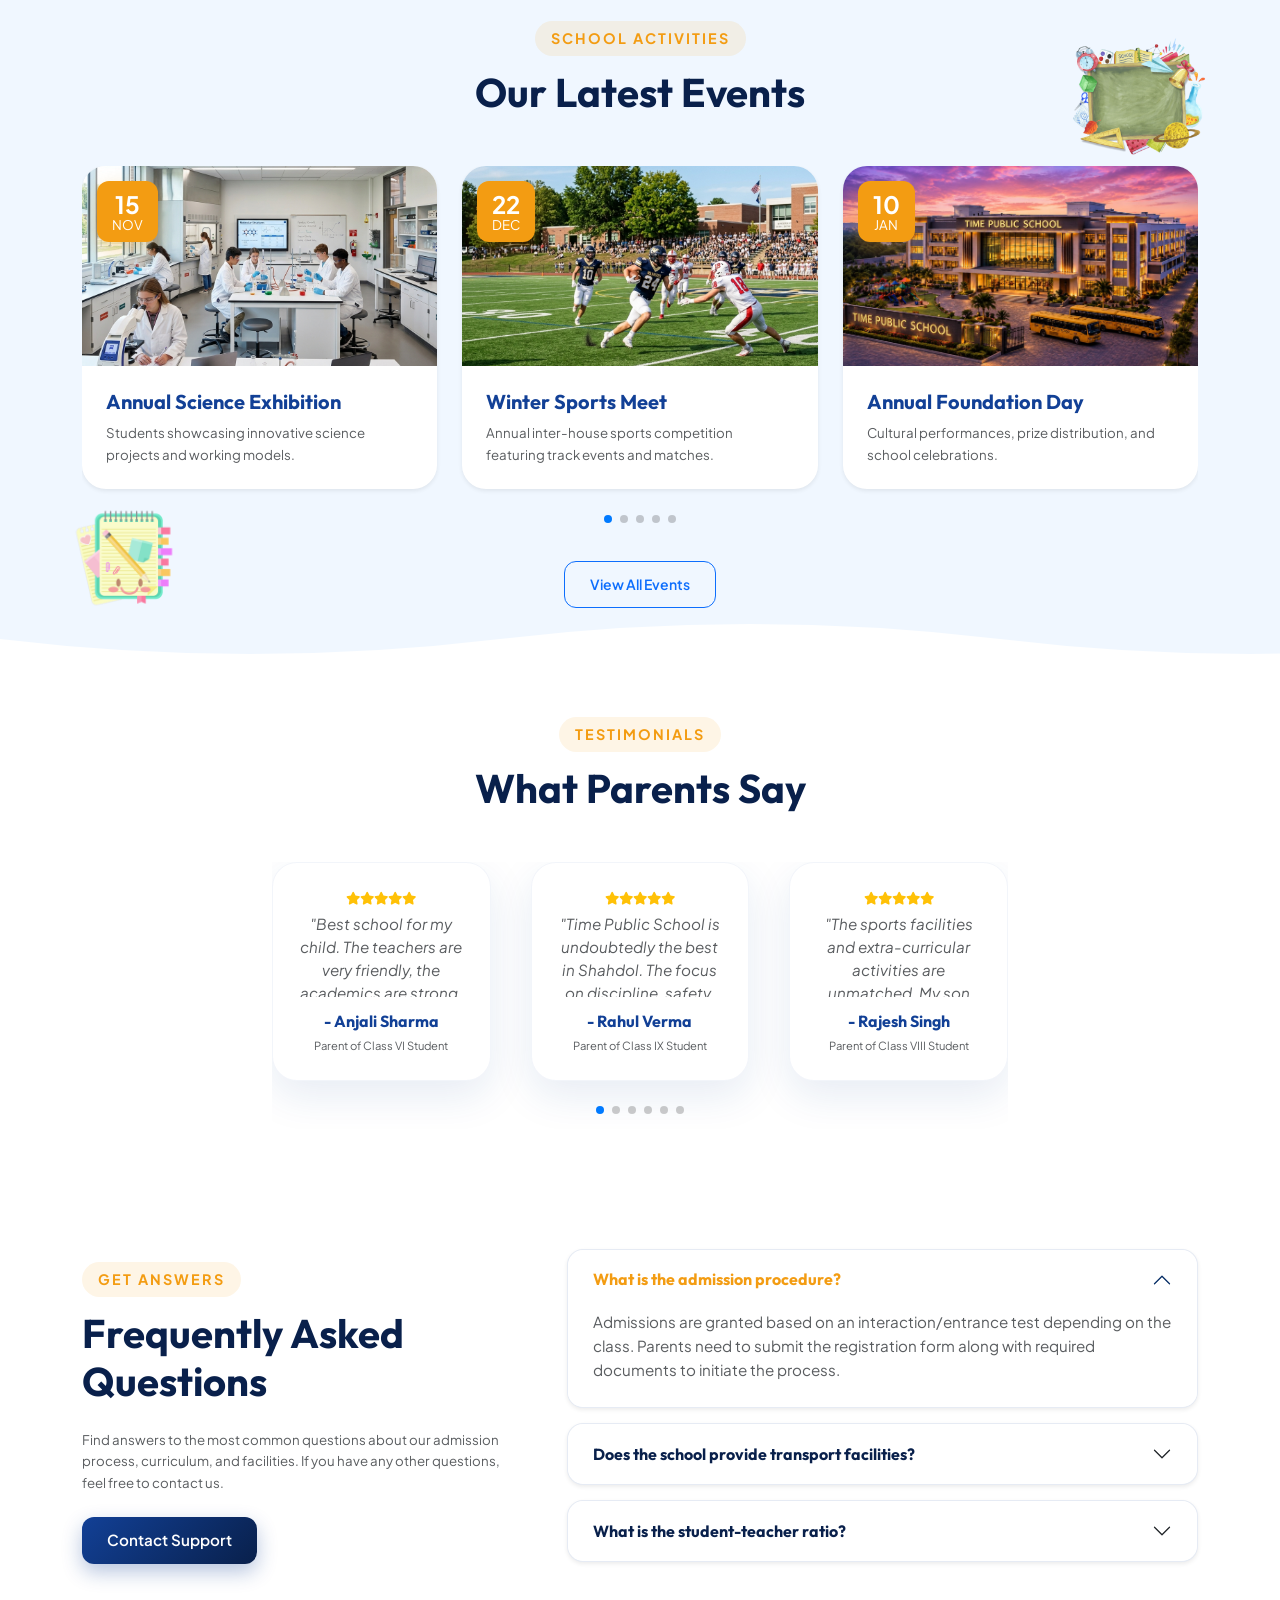
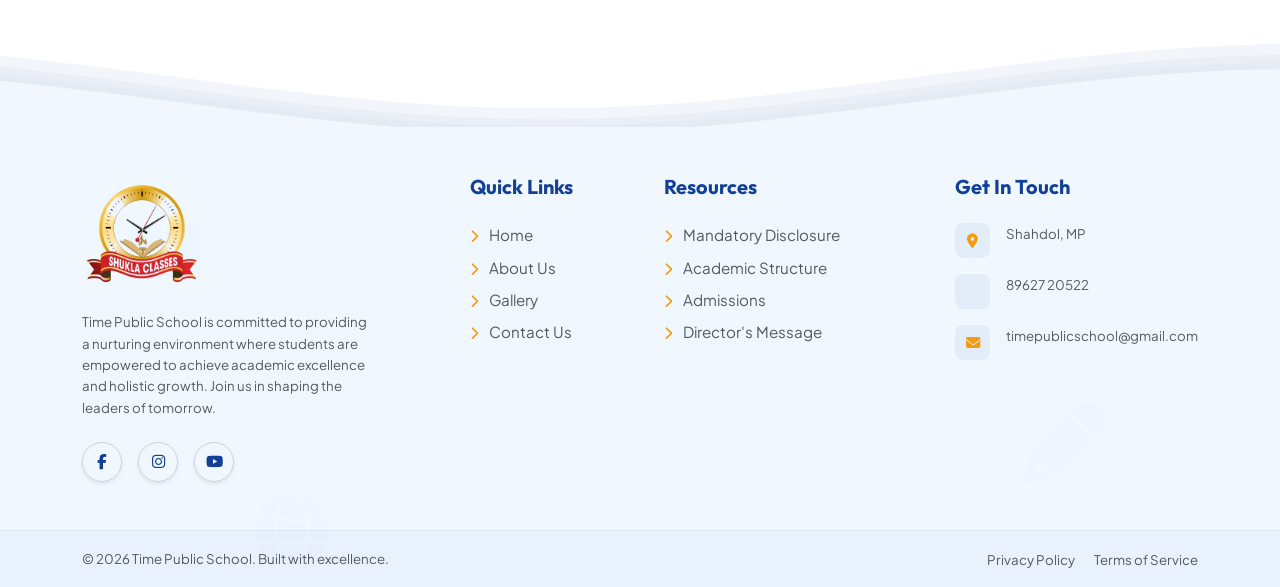
==== commit 818d0e20: "Updated mobile call icon to phone-volume style" ====
--- a/index.html
+++ b/index.html
@@ -63,7 +63,7 @@
                         <div class="d-flex align-items-center">
                 <!-- Mobile Call Icon -->
                 <a href="tel:8962720522" class="d-lg-none me-3 mobile-call-btn">
-                    <i class="fas fa-phone-alt"></i>
+                    <i class="fas fa-phone-volume-volume"></i>
                 </a>
                 <button class="navbar-toggler border-0" type="button" data-bs-toggle="offcanvas" data-bs-target="#offcanvasNavbar">
                     <i class="fas fa-bars fs-2 text-primary"></i>
@@ -120,7 +120,7 @@
                             <span class="text-muted small fw-medium">timepublicschool@gmail.com</span>
                         </div>
                         <div class="d-flex mb-4 align-items-center">
-                            <i class="fas fa-phone-alt fs-6 me-3 text-secondary"></i>
+                            <i class="fas fa-phone-volume-volume fs-6 me-3 text-secondary"></i>
                             <span class="text-muted small fw-medium">89627 20522</span>
                         </div>
                         
@@ -753,7 +753,7 @@
                     </div>
                     <div class="d-flex mb-3">
                         <div class="footer-icon-wrap me-3">
-                            <i class="fas fa-phone-alt text-secondary"></i>
+                            <i class="fas fa-phone-volume-volume text-secondary"></i>
                         </div>
                         <span class="text-muted small">89627 20522</span>
                     </div>
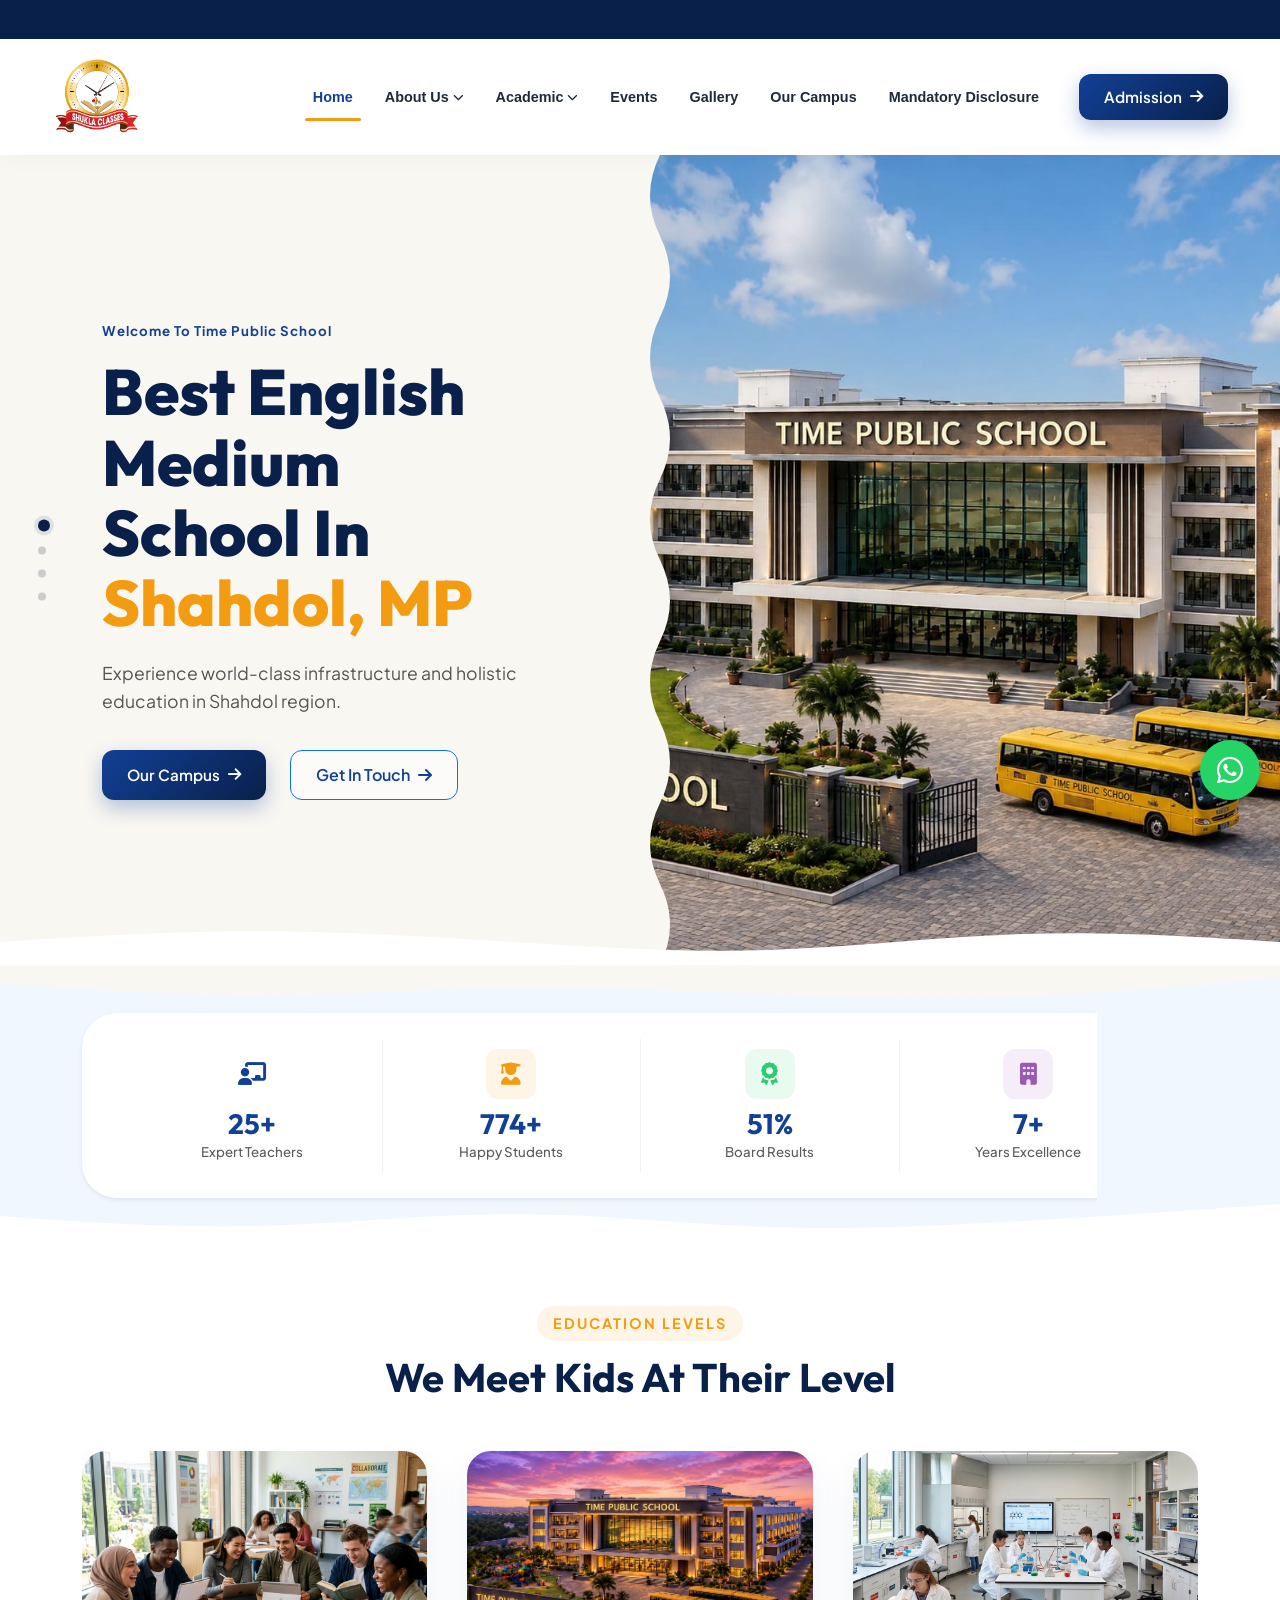
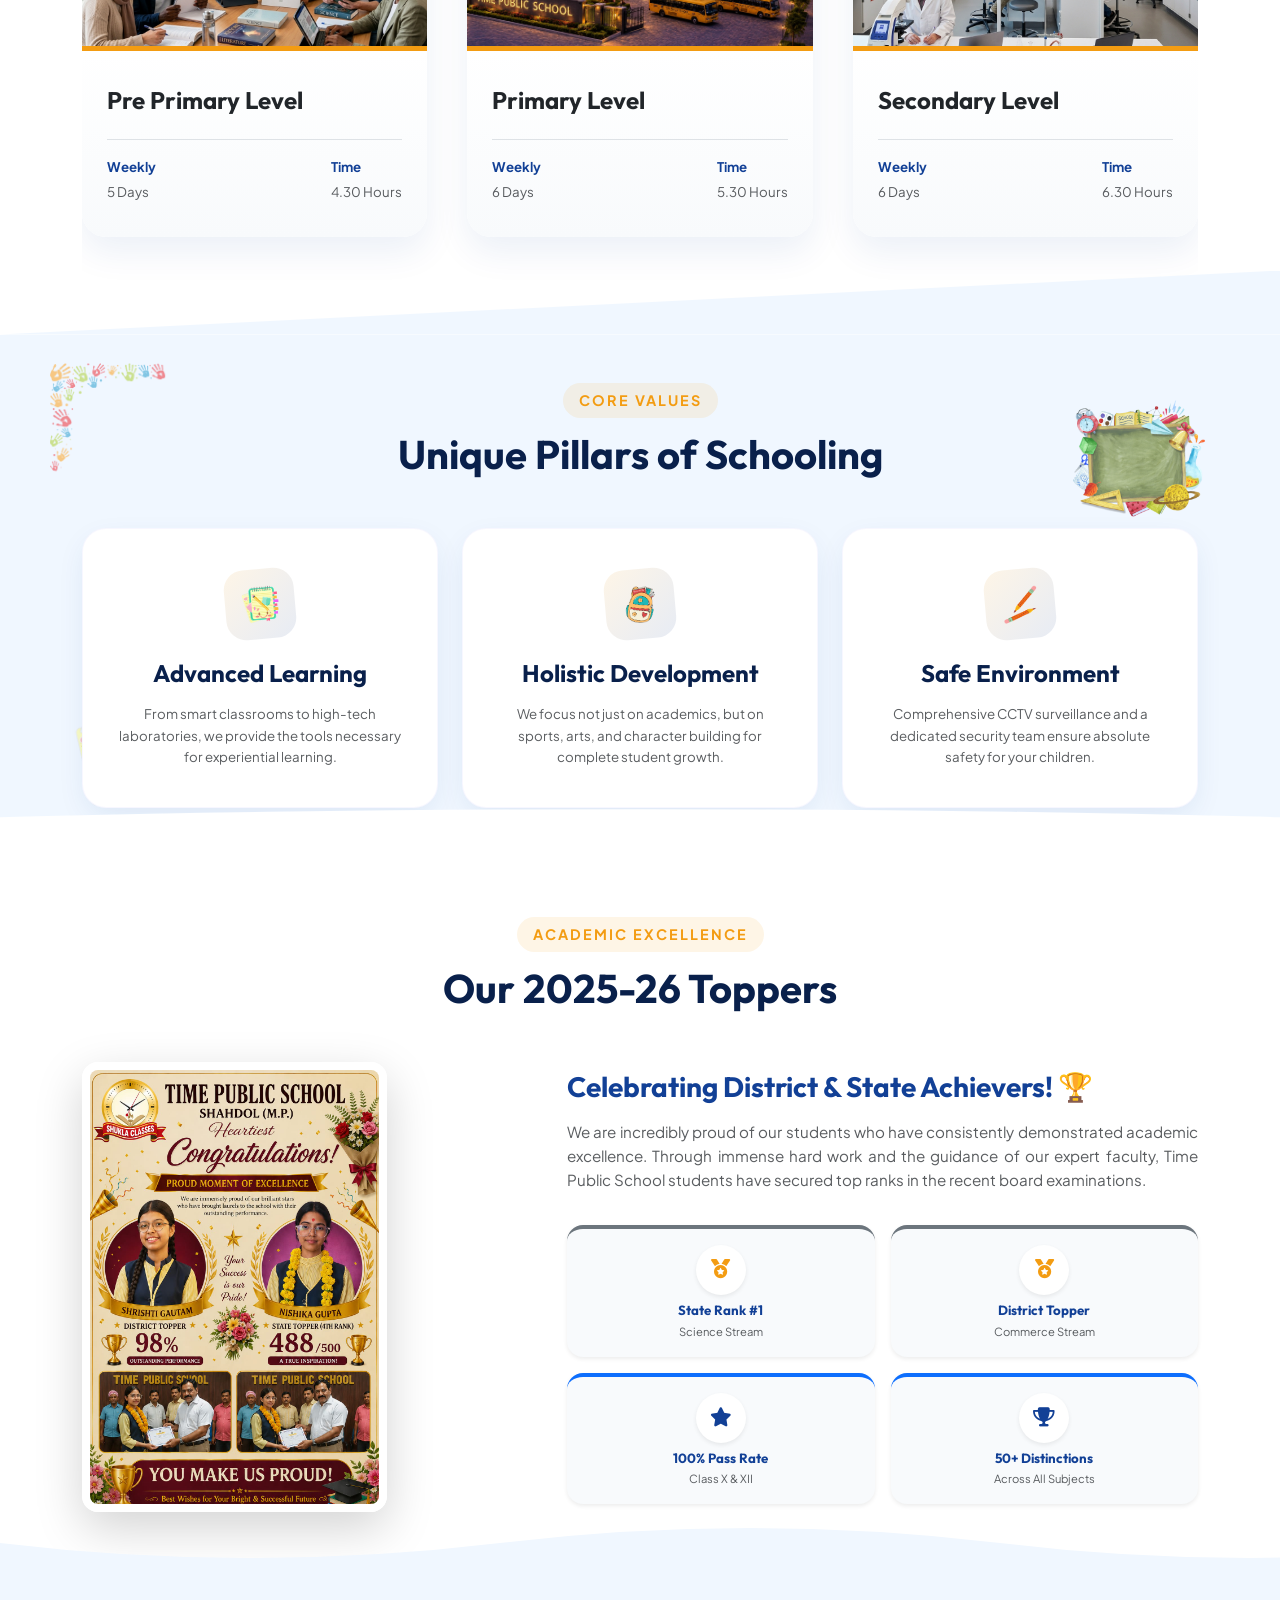
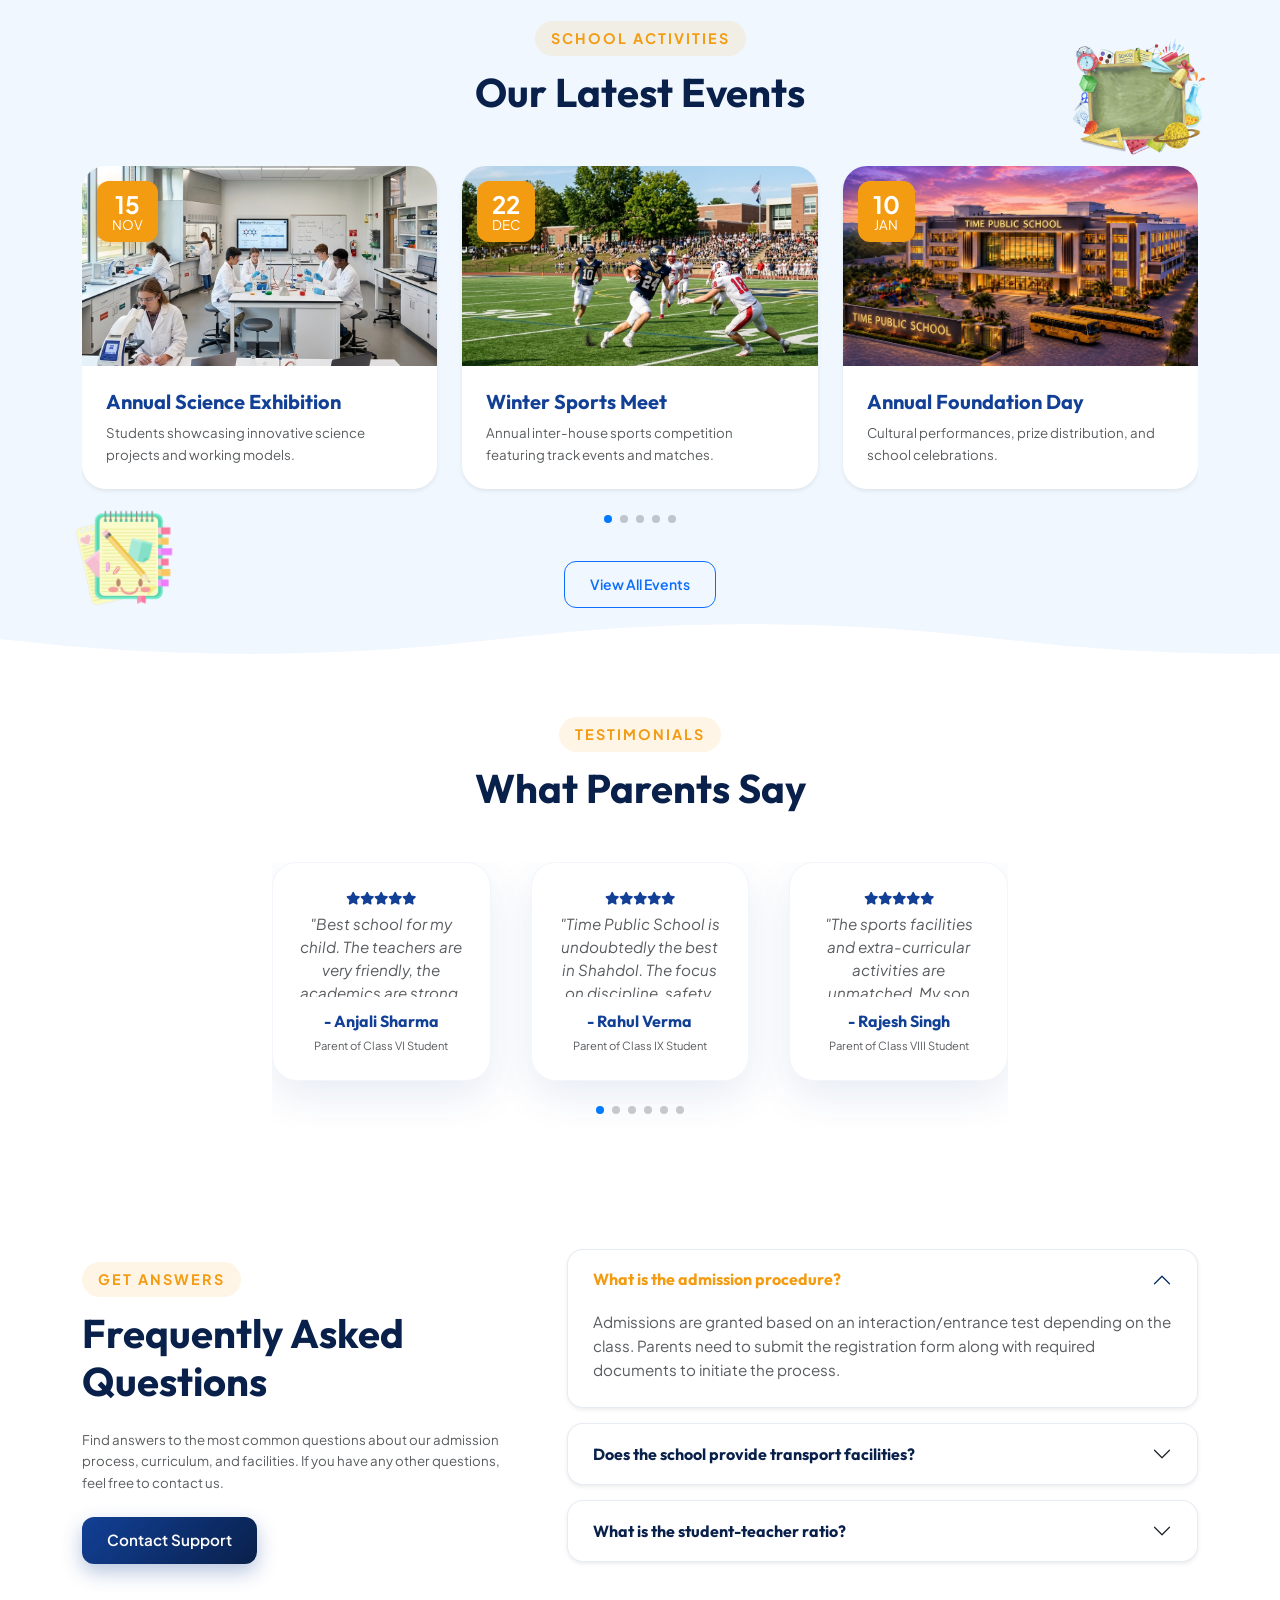
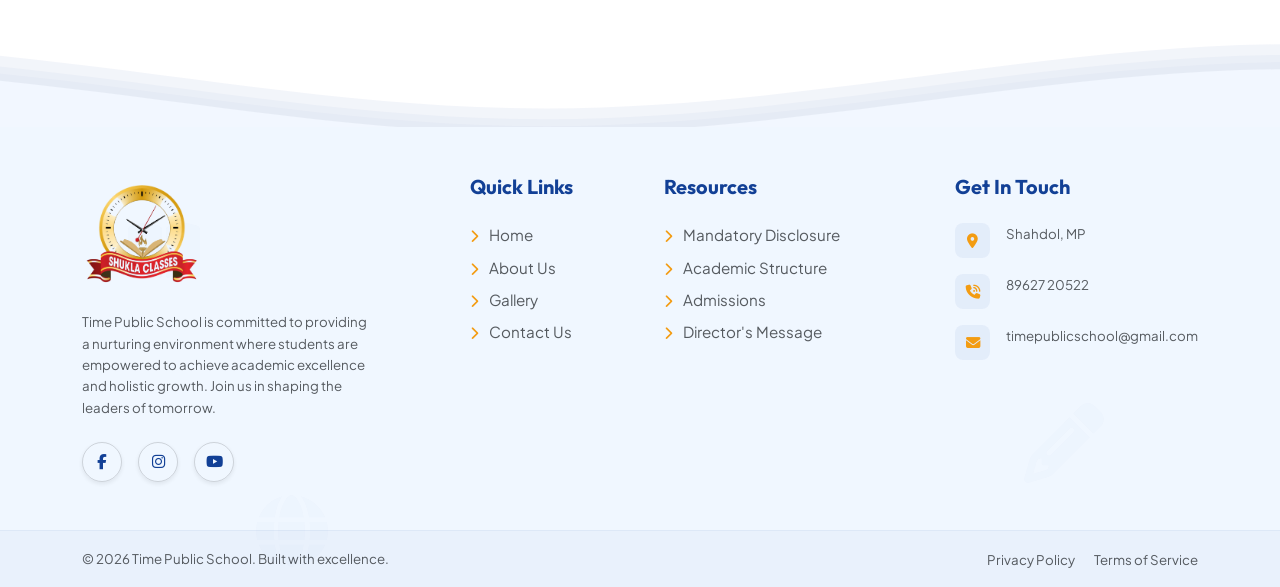
==== commit cb67cb99: "Fixed broken call icon and removed orange colors site-wide" ====
--- a/index.html
+++ b/index.html
@@ -63,7 +63,7 @@
                         <div class="d-flex align-items-center">
                 <!-- Mobile Call Icon -->
                 <a href="tel:8962720522" class="d-lg-none me-3 mobile-call-btn">
-                    <i class="fas fa-phone-volume-volume"></i>
+                    <i class="fas fa-phone-volume"></i>
                 </a>
                 <button class="navbar-toggler border-0" type="button" data-bs-toggle="offcanvas" data-bs-target="#offcanvasNavbar">
                     <i class="fas fa-bars fs-2 text-primary"></i>
@@ -120,7 +120,7 @@
                             <span class="text-muted small fw-medium">timepublicschool@gmail.com</span>
                         </div>
                         <div class="d-flex mb-4 align-items-center">
-                            <i class="fas fa-phone-volume-volume fs-6 me-3 text-secondary"></i>
+                            <i class="fas fa-phone-volume fs-6 me-3 text-secondary"></i>
                             <span class="text-muted small fw-medium">89627 20522</span>
                         </div>
                         
@@ -568,7 +568,7 @@
                         <div class="swiper-wrapper pb-5">
                             <div class="swiper-slide">
                                 <div class="testimonial-card text-center">
-                                    <div class="text-warning mb-2 fs-5"><i class="fas fa-star"></i><i class="fas fa-star"></i><i class="fas fa-star"></i><i class="fas fa-star"></i><i class="fas fa-star"></i></div>
+                                    <div class="text-primary mb-2 fs-5"><i class="fas fa-star"></i><i class="fas fa-star"></i><i class="fas fa-star"></i><i class="fas fa-star"></i><i class="fas fa-star"></i></div>
                                     <p class="text-muted fst-italic mb-3">"Best school for my child. The teachers are very friendly, the academics are strong, and most importantly they have a world-class infrastructure."</p>
                                     <h6 class="fw-bold mb-0 text-primary">- Anjali Sharma</h6>
                                     <span class="small text-muted" style="font-size: 0.8rem;">Parent of Class VI Student</span>
@@ -576,7 +576,7 @@
                             </div>
                             <div class="swiper-slide">
                                 <div class="testimonial-card text-center">
-                                    <div class="text-warning mb-2 fs-5"><i class="fas fa-star"></i><i class="fas fa-star"></i><i class="fas fa-star"></i><i class="fas fa-star"></i><i class="fas fa-star"></i></div>
+                                    <div class="text-primary mb-2 fs-5"><i class="fas fa-star"></i><i class="fas fa-star"></i><i class="fas fa-star"></i><i class="fas fa-star"></i><i class="fas fa-star"></i></div>
                                     <p class="text-muted fst-italic mb-3">"Time Public School is undoubtedly the best in Shahdol. The focus on discipline, safety, and modern learning methods gives me great peace of mind."</p>
                                     <h6 class="fw-bold mb-0 text-primary">- Rahul Verma</h6>
                                     <span class="small text-muted" style="font-size: 0.8rem;">Parent of Class IX Student</span>
@@ -584,7 +584,7 @@
                             </div>
                             <div class="swiper-slide">
                                 <div class="testimonial-card text-center">
-                                    <div class="text-warning mb-2 fs-5"><i class="fas fa-star"></i><i class="fas fa-star"></i><i class="fas fa-star"></i><i class="fas fa-star"></i><i class="fas fa-star"></i></div>
+                                    <div class="text-primary mb-2 fs-5"><i class="fas fa-star"></i><i class="fas fa-star"></i><i class="fas fa-star"></i><i class="fas fa-star"></i><i class="fas fa-star"></i></div>
                                     <p class="text-muted fst-italic mb-3">"The sports facilities and extra-curricular activities are unmatched. My son has grown so much in confidence since joining this school."</p>
                                     <h6 class="fw-bold mb-0 text-primary">- Rajesh Singh</h6>
                                     <span class="small text-muted" style="font-size: 0.8rem;">Parent of Class VIII Student</span>
@@ -592,7 +592,7 @@
                             </div>
                             <div class="swiper-slide">
                                 <div class="testimonial-card text-center">
-                                    <div class="text-warning mb-2 fs-5"><i class="fas fa-star"></i><i class="fas fa-star"></i><i class="fas fa-star"></i><i class="fas fa-star"></i><i class="fas fa-star-half-alt"></i></div>
+                                    <div class="text-primary mb-2 fs-5"><i class="fas fa-star"></i><i class="fas fa-star"></i><i class="fas fa-star"></i><i class="fas fa-star"></i><i class="fas fa-star-half-alt"></i></div>
                                     <p class="text-muted fst-italic mb-3">"A perfect balance of traditional values and modern education. The digital classrooms make learning very engaging for kids."</p>
                                     <h6 class="fw-bold mb-0 text-primary">- Priya Mishra</h6>
                                     <span class="small text-muted" style="font-size: 0.8rem;">Parent of Class IV Student</span>
@@ -600,7 +600,7 @@
                             </div>
                             <div class="swiper-slide">
                                 <div class="testimonial-card text-center">
-                                    <div class="text-warning mb-2 fs-5"><i class="fas fa-star"></i><i class="fas fa-star"></i><i class="fas fa-star"></i><i class="fas fa-star"></i><i class="fas fa-star"></i></div>
+                                    <div class="text-primary mb-2 fs-5"><i class="fas fa-star"></i><i class="fas fa-star"></i><i class="fas fa-star"></i><i class="fas fa-star"></i><i class="fas fa-star"></i></div>
                                     <p class="text-muted fst-italic mb-3">"The management and staff are extremely supportive. My daughter's English communication has improved drastically in just one year."</p>
                                     <h6 class="fw-bold mb-0 text-primary">- Vivek Tiwari</h6>
                                     <span class="small text-muted" style="font-size: 0.8rem;">Parent of Class III Student</span>
@@ -608,7 +608,7 @@
                             </div>
                             <div class="swiper-slide">
                                 <div class="testimonial-card text-center">
-                                    <div class="text-warning mb-2 fs-5"><i class="fas fa-star"></i><i class="fas fa-star"></i><i class="fas fa-star"></i><i class="fas fa-star"></i><i class="fas fa-star"></i></div>
+                                    <div class="text-primary mb-2 fs-5"><i class="fas fa-star"></i><i class="fas fa-star"></i><i class="fas fa-star"></i><i class="fas fa-star"></i><i class="fas fa-star"></i></div>
                                     <p class="text-muted fst-italic mb-3">"Proud to have my children studying here. They have produced District Toppers consistently, which speaks volumes about their academic standards."</p>
                                     <h6 class="fw-bold mb-0 text-primary">- Neha Gupta</h6>
                                     <span class="small text-muted" style="font-size: 0.8rem;">Parent of Class X Student</span>
@@ -753,7 +753,7 @@
                     </div>
                     <div class="d-flex mb-3">
                         <div class="footer-icon-wrap me-3">
-                            <i class="fas fa-phone-volume-volume text-secondary"></i>
+                            <i class="fas fa-phone-volume text-secondary"></i>
                         </div>
                         <span class="text-muted small">89627 20522</span>
                     </div>
--- a/assets/css/style.css
+++ b/assets/css/style.css
@@ -1533,12 +1533,26 @@
   animation: pulse-whatsapp 2s infinite;
 }
 
-/* Mobile Call Button Header */
+/* Sticky Header on Scroll Up */
+.navbar {
+  transition: transform 0.4s cubic-bezier(0.4, 0, 0.2, 1), background 0.3s ease, box-shadow 0.3s ease !important;
+}
+
+.header-hidden {
+  transform: translateY(-100%);
+}
+
+.header-visible {
+  transform: translateY(0);
+  background: white !important;
+  box-shadow: 0 5px 20px rgba(0,0,0,0.1) !important;
+}
+
 .mobile-call-btn {
-  width: 42px;
-  height: 42px;
+  width: 46px;
+  height: 46px;
   background: var(--primary);
-  border: none;
+  border: 3px solid rgba(255, 255, 255, 0.45) !important; /* Prominent outer ring */
   border-radius: 50%;
   display: flex;
   align-items: center;
@@ -1546,12 +1560,12 @@
   transition: all 0.3s ease;
   color: white !important;
   text-decoration: none !important;
-  box-shadow: 0 4px 12px rgba(18, 64, 150, 0.3);
+  box-shadow: 0 4px 15px rgba(18, 64, 150, 0.4);
 }
 
 .mobile-call-btn i {
-  font-size: 1.1rem;
-  transform: rotate(0deg);
+  font-size: 1.2rem;
+  display: block;
 }
 
 .mobile-call-btn:active {
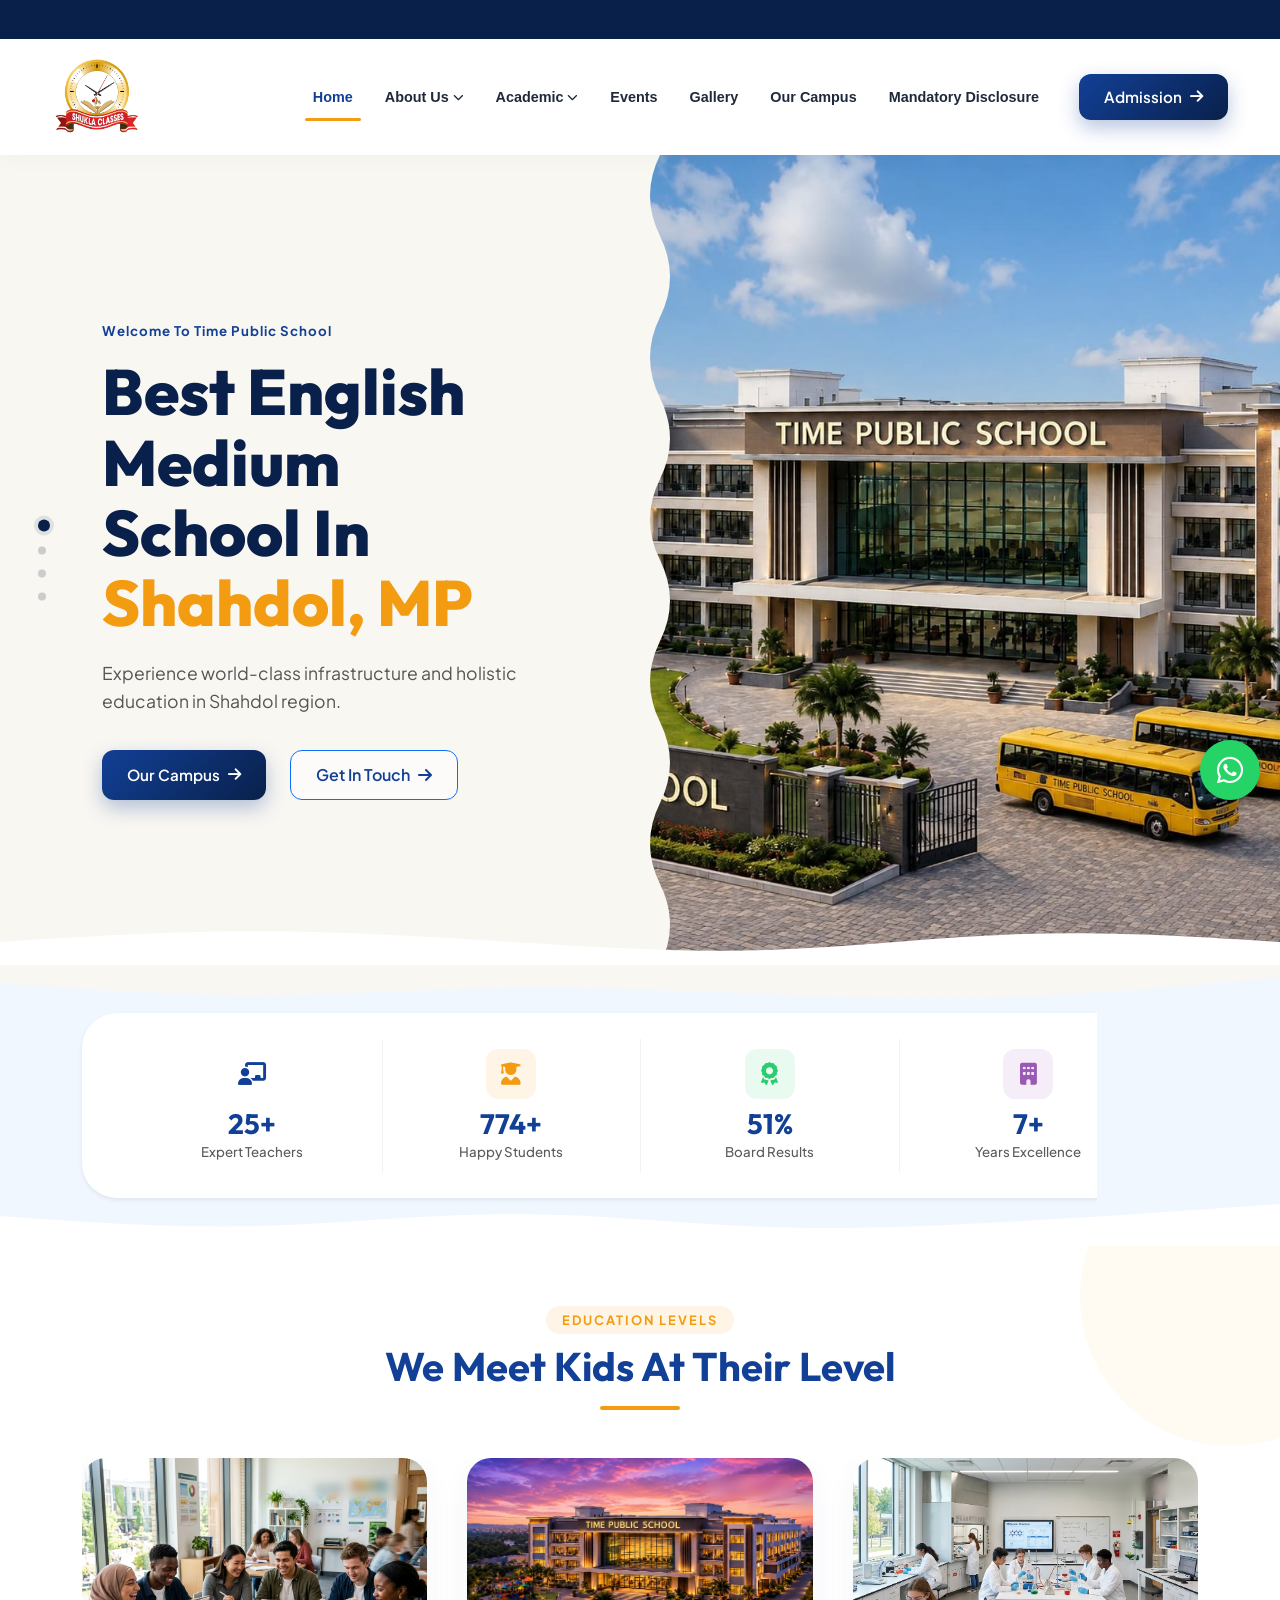
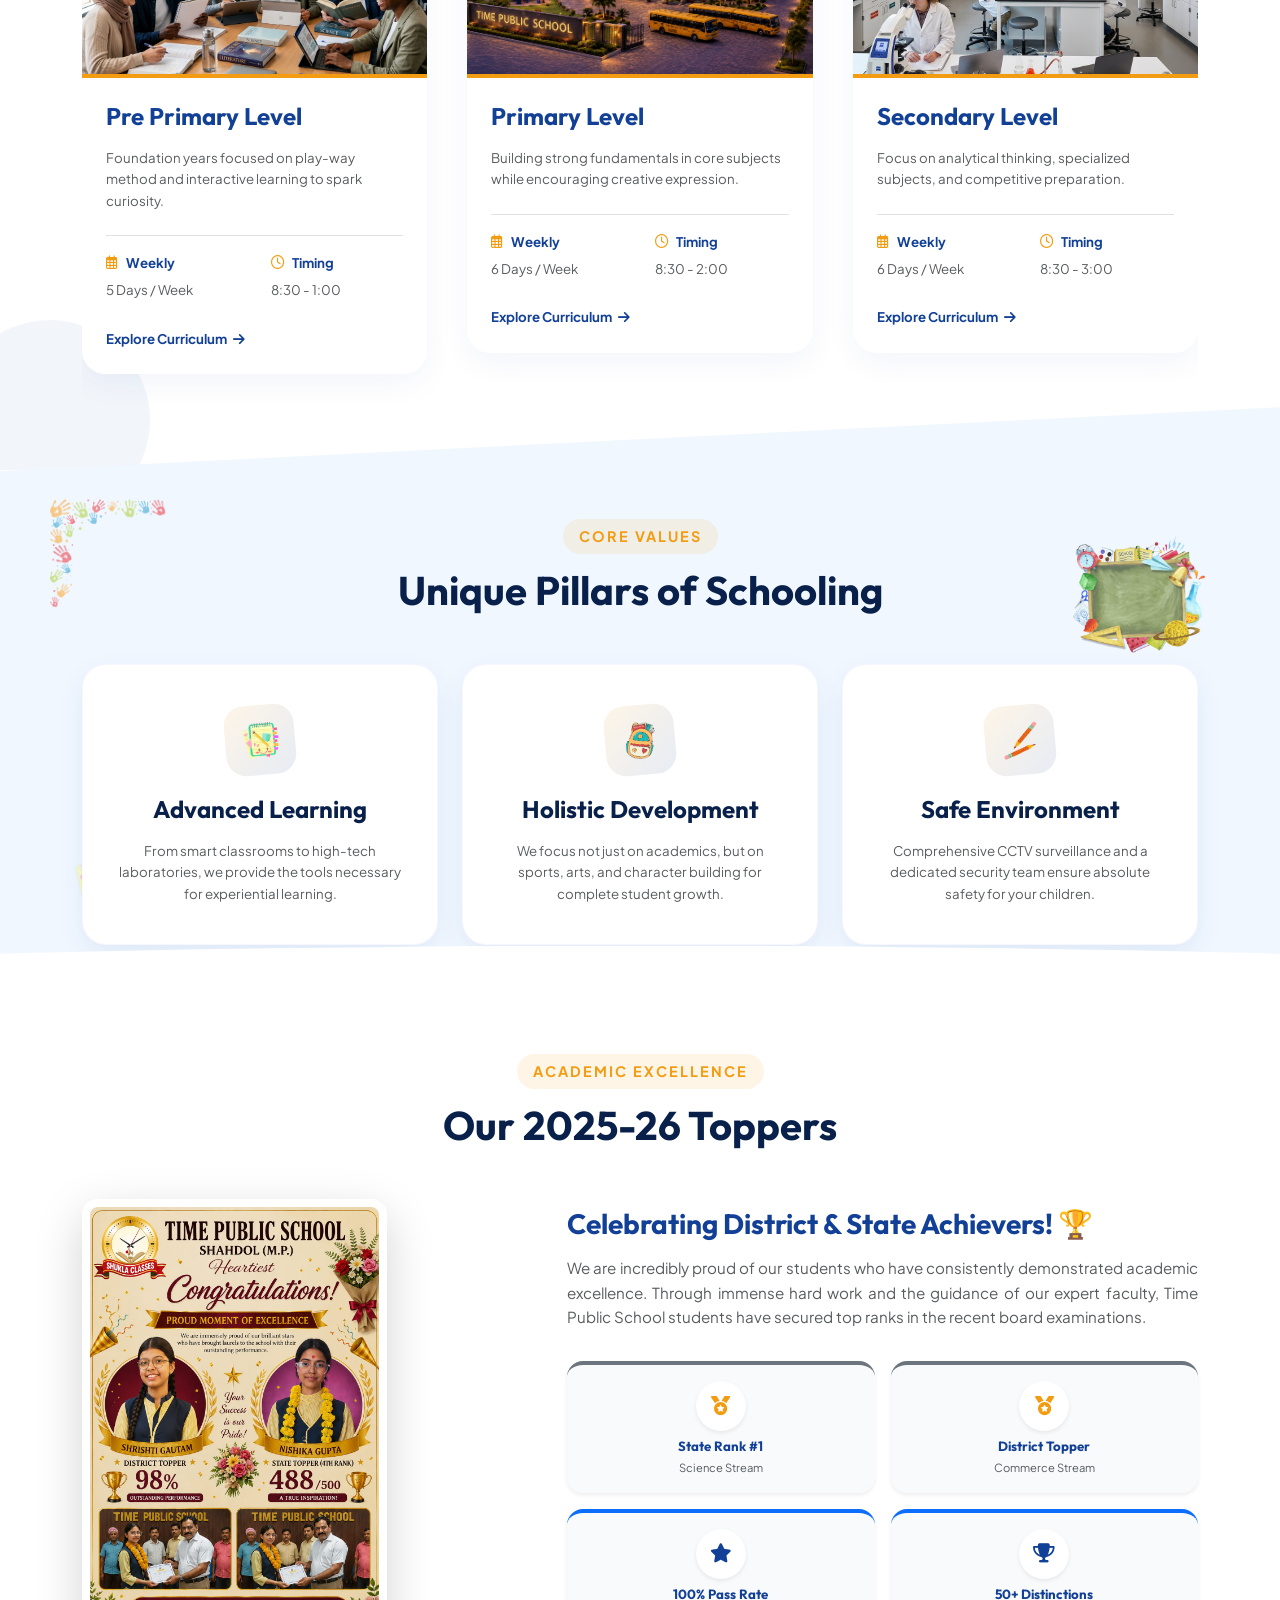
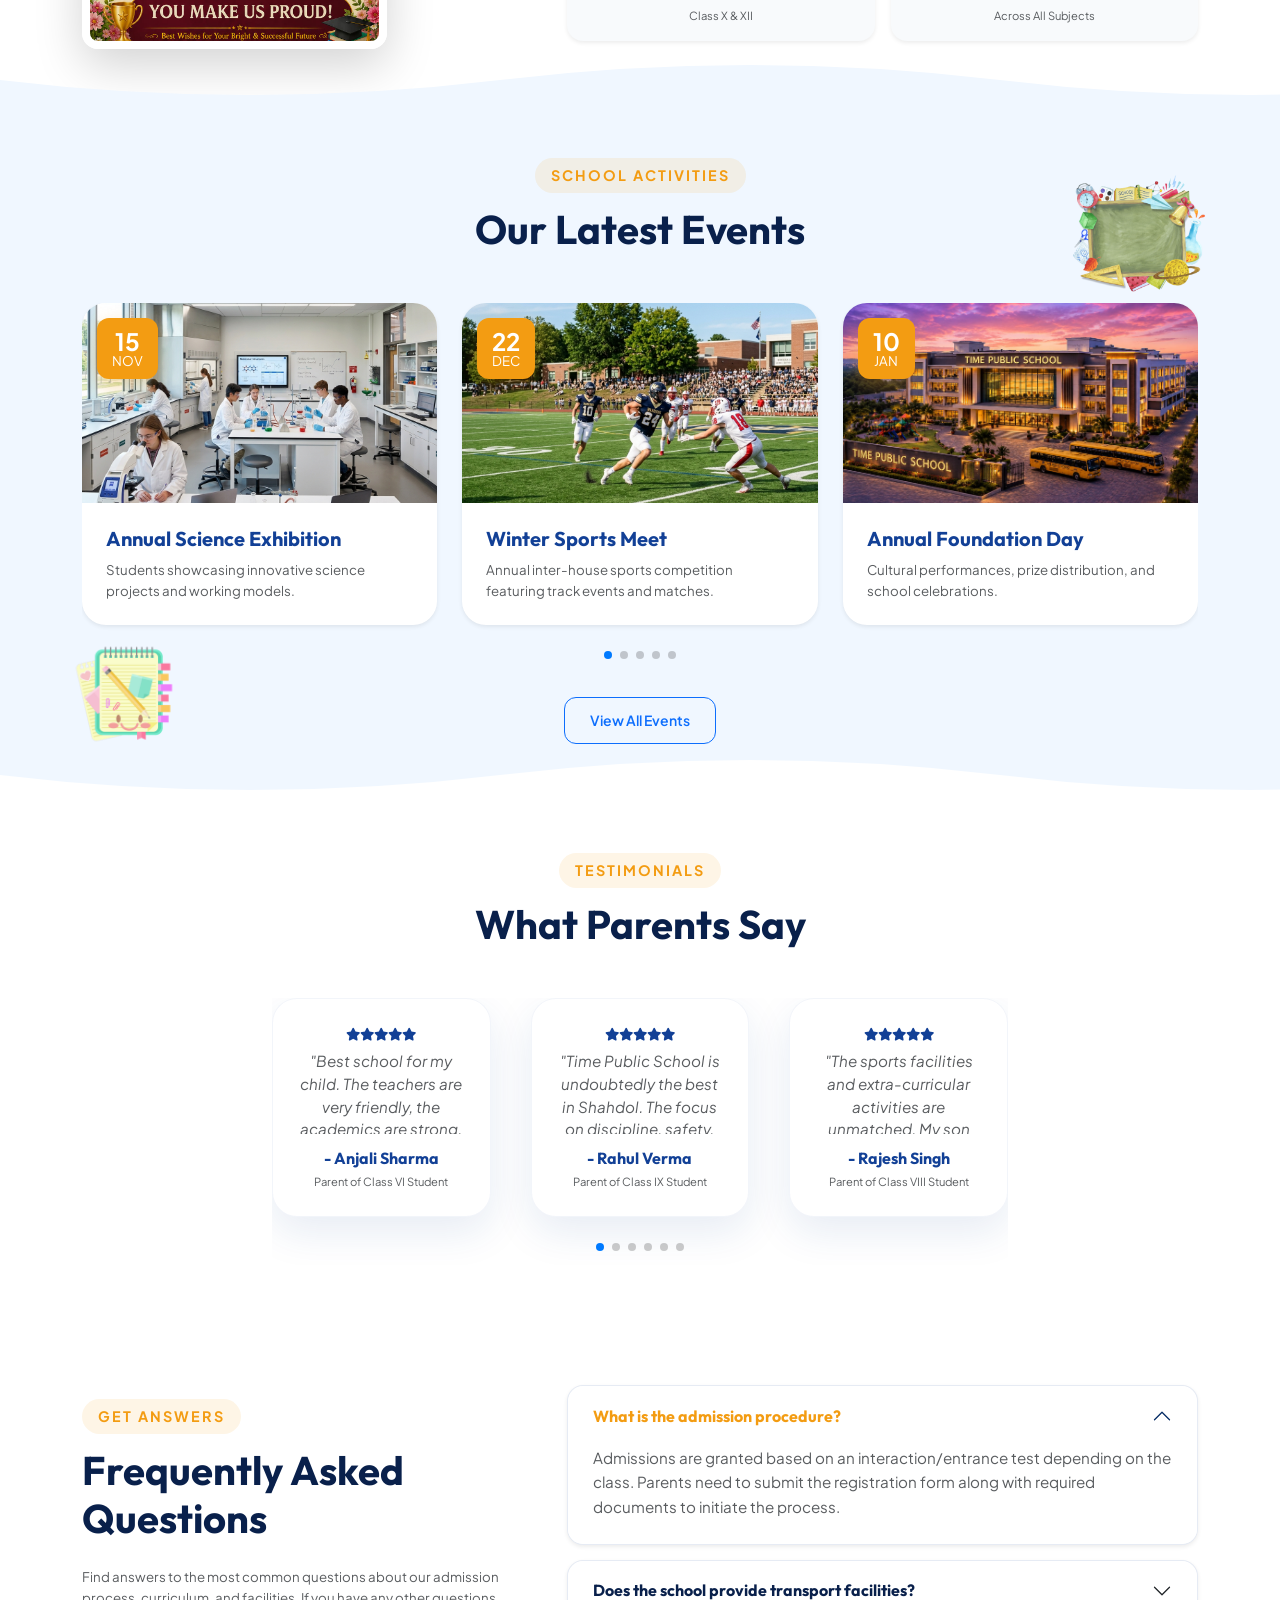
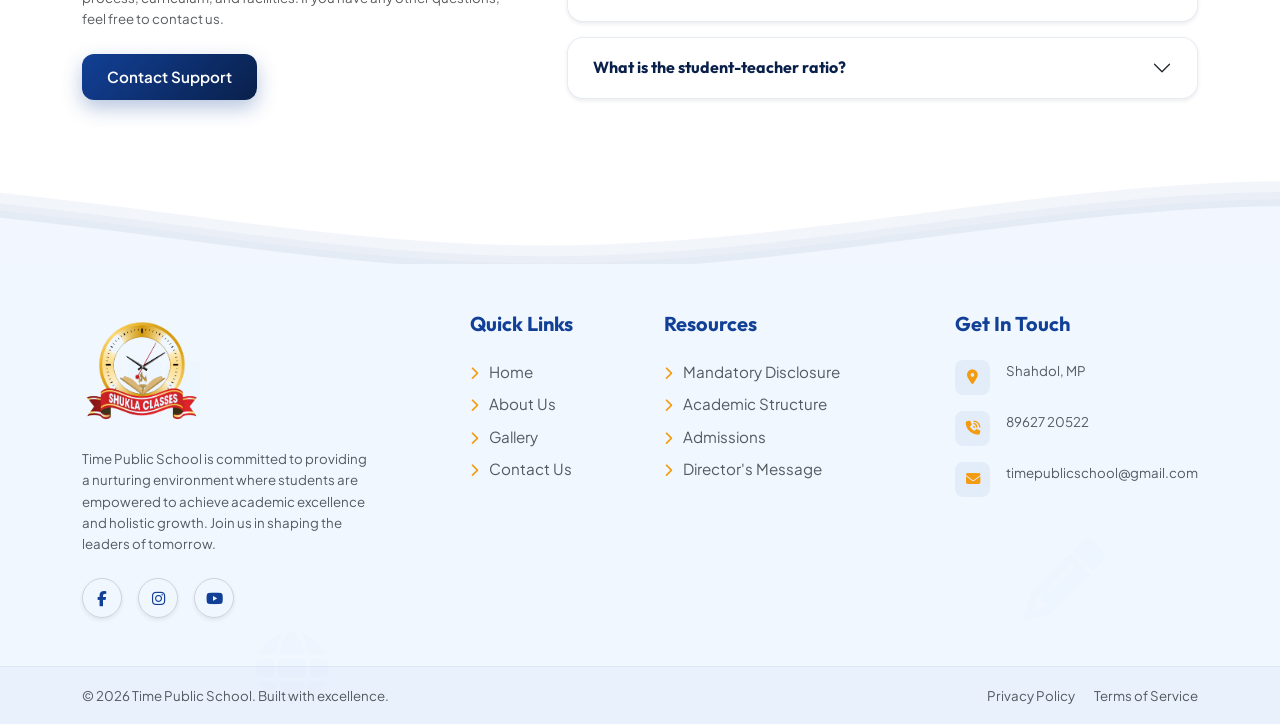
==== commit d166fe7d: "UI refinements: fixed map loading, removed duplicate WhatsApp icon, shifted mobile assets, and overh" ====
--- a/index.html
+++ b/index.html
@@ -265,85 +265,195 @@
     </section>
 
     <!-- Levels / Programs Section -->
-    <section class="section-padding bg-white pb-5">
-        <div class="container">
-            <div class="section-title">
-                <span>Education Levels</span>
-                <h2>We Meet Kids At Their Level</h2>
-            </div>
+    <section class="section-padding bg-white pb-5 position-relative overflow-hidden">
+        <!-- Decorative blobs -->
+        <div style="position: absolute; top: -100px; right: -100px; width: 300px; height: 300px; background: rgba(243, 156, 18, 0.05); border-radius: 50%; z-index: 0;"></div>
+        <div style="position: absolute; bottom: -50px; left: -50px; width: 200px; height: 200px; background: rgba(18, 64, 150, 0.05); border-radius: 50%; z-index: 0;"></div>
+
+        <div class="container position-relative z-1">
+            <div class="section-title text-center mb-5">
+                <span class="text-secondary fw-bold text-uppercase mb-2 d-inline-block px-3 py-1 rounded-pill" style="background: rgba(243, 156, 18, 0.1); letter-spacing: 2px; font-size: 0.8rem;">Education Levels</span>
+                <h2 class="display-5 fw-bold text-primary mb-3">We Meet Kids At Their Level</h2>
+                <div class="mx-auto" style="width: 80px; height: 4px; background: var(--secondary); border-radius: 10px;"></div>
+            </div>
+
             <div class="swiper programSwiper pb-5">
                 <div class="swiper-wrapper">
                     <!-- Slide 1 -->
                     <div class="swiper-slide">
-                        <div class="card h-100 border-0 program-card">
-                            <div class="program-card-img-wrap">
+                        <div class="card h-100 border-0 program-card shadow-sm">
+                            <div class="program-card-img-wrap position-relative">
                                 <img src="assets/images/students_studying_1778566759274.png" alt="Pre Primary">
-                            </div>
-                            <div class="card-body">
-                                <h4 class="card-title mb-4">Pre Primary Level</h4>
-                                <div class="d-flex justify-content-between text-muted small border-top pt-3">
-                                    <div><span class="fw-bold text-primary d-block mb-1">Weekly</span> 5 Days</div>
-                                    <div><span class="fw-bold text-primary d-block mb-1">Time</span> 4.30 Hours</div>
-                                </div>
-                            </div>
-                        </div>
-                    </div>
+                                <div class="position-absolute top-0 end-0 m-3">
+                                    <span class="badge bg-secondary rounded-pill px-3 py-2 shadow-sm">Nursery - UKG</span>
+                                </div>
+                            </div>
+                            <div class="card-body p-4">
+                                <h4 class="card-title fw-bold mb-3 text-primary">Pre Primary Level</h4>
+                                <p class="text-muted small mb-4">Foundation years focused on play-way method and interactive learning to spark curiosity.</p>
+                                
+                                <div class="d-flex gap-3 border-top pt-3">
+                                    <div class="flex-grow-1">
+                                        <div class="d-flex align-items-center mb-1">
+                                            <i class="far fa-calendar-alt text-secondary me-2 small"></i>
+                                            <span class="fw-bold text-primary small">Weekly</span>
+                                        </div>
+                                        <span class="text-muted small">5 Days / Week</span>
+                                    </div>
+                                    <div class="flex-grow-1">
+                                        <div class="d-flex align-items-center mb-1">
+                                            <i class="far fa-clock text-secondary me-2 small"></i>
+                                            <span class="fw-bold text-primary small">Timing</span>
+                                        </div>
+                                        <span class="text-muted small">8:30 - 1:00</span>
+                                    </div>
+                                </div>
+                                <div class="mt-4">
+                                    <a href="academics.html" class="text-primary fw-bold text-decoration-none small">Explore Curriculum <i class="fas fa-arrow-right ms-1"></i></a>
+                                </div>
+                            </div>
+                        </div>
+                    </div>
+
                     <!-- Slide 2 -->
                     <div class="swiper-slide">
-                        <div class="card h-100 border-0 program-card">
-                            <div class="program-card-img-wrap">
+                        <div class="card h-100 border-0 program-card shadow-sm">
+                            <div class="program-card-img-wrap position-relative">
                                 <img src="assets/images/school image.jpeg" alt="Primary">
-                            </div>
-                            <div class="card-body">
-                                <h4 class="card-title mb-4">Primary Level</h4>
-                                <div class="d-flex justify-content-between text-muted small border-top pt-3">
-                                    <div><span class="fw-bold text-primary d-block mb-1">Weekly</span> 6 Days</div>
-                                    <div><span class="fw-bold text-primary d-block mb-1">Time</span> 5.30 Hours</div>
-                                </div>
-                            </div>
-                        </div>
-                    </div>
+                                <div class="position-absolute top-0 end-0 m-3">
+                                    <span class="badge bg-primary rounded-pill px-3 py-2 shadow-sm">Class I - V</span>
+                                </div>
+                            </div>
+                            <div class="card-body p-4">
+                                <h4 class="card-title fw-bold mb-3 text-primary">Primary Level</h4>
+                                <p class="text-muted small mb-4">Building strong fundamentals in core subjects while encouraging creative expression.</p>
+                                
+                                <div class="d-flex gap-3 border-top pt-3">
+                                    <div class="flex-grow-1">
+                                        <div class="d-flex align-items-center mb-1">
+                                            <i class="far fa-calendar-alt text-secondary me-2 small"></i>
+                                            <span class="fw-bold text-primary small">Weekly</span>
+                                        </div>
+                                        <span class="text-muted small">6 Days / Week</span>
+                                    </div>
+                                    <div class="flex-grow-1">
+                                        <div class="d-flex align-items-center mb-1">
+                                            <i class="far fa-clock text-secondary me-2 small"></i>
+                                            <span class="fw-bold text-primary small">Timing</span>
+                                        </div>
+                                        <span class="text-muted small">8:30 - 2:00</span>
+                                    </div>
+                                </div>
+                                <div class="mt-4">
+                                    <a href="academics.html" class="text-primary fw-bold text-decoration-none small">Explore Curriculum <i class="fas fa-arrow-right ms-1"></i></a>
+                                </div>
+                            </div>
+                        </div>
+                    </div>
+
                     <!-- Slide 3 -->
                     <div class="swiper-slide">
-                        <div class="card h-100 border-0 program-card">
-                            <div class="program-card-img-wrap">
+                        <div class="card h-100 border-0 program-card shadow-sm">
+                            <div class="program-card-img-wrap position-relative">
                                 <img src="assets/images/science_lab_1778566775688.png" alt="Secondary">
-                            </div>
-                            <div class="card-body">
-                                <h4 class="card-title mb-4">Secondary Level</h4>
-                                <div class="d-flex justify-content-between text-muted small border-top pt-3">
-                                    <div><span class="fw-bold text-primary d-block mb-1">Weekly</span> 6 Days</div>
-                                    <div><span class="fw-bold text-primary d-block mb-1">Time</span> 6.30 Hours</div>
-                                </div>
-                            </div>
-                        </div>
-                    </div>
+                                <div class="position-absolute top-0 end-0 m-3">
+                                    <span class="badge bg-secondary rounded-pill px-3 py-2 shadow-sm">Class VI - X</span>
+                                </div>
+                            </div>
+                            <div class="card-body p-4">
+                                <h4 class="card-title fw-bold mb-3 text-primary">Secondary Level</h4>
+                                <p class="text-muted small mb-4">Focus on analytical thinking, specialized subjects, and competitive preparation.</p>
+                                
+                                <div class="d-flex gap-3 border-top pt-3">
+                                    <div class="flex-grow-1">
+                                        <div class="d-flex align-items-center mb-1">
+                                            <i class="far fa-calendar-alt text-secondary me-2 small"></i>
+                                            <span class="fw-bold text-primary small">Weekly</span>
+                                        </div>
+                                        <span class="text-muted small">6 Days / Week</span>
+                                    </div>
+                                    <div class="flex-grow-1">
+                                        <div class="d-flex align-items-center mb-1">
+                                            <i class="far fa-clock text-secondary me-2 small"></i>
+                                            <span class="fw-bold text-primary small">Timing</span>
+                                        </div>
+                                        <span class="text-muted small">8:30 - 3:00</span>
+                                    </div>
+                                </div>
+                                <div class="mt-4">
+                                    <a href="academics.html" class="text-primary fw-bold text-decoration-none small">Explore Curriculum <i class="fas fa-arrow-right ms-1"></i></a>
+                                </div>
+                            </div>
+                        </div>
+                    </div>
+
                     <!-- Slide 4 -->
                     <div class="swiper-slide">
-                        <div class="card h-100 border-0 program-card">
-                            <div class="program-card-img-wrap">
+                        <div class="card h-100 border-0 program-card shadow-sm">
+                            <div class="program-card-img-wrap position-relative">
                                 <img src="assets/images/sports_field_1778566792743.png" alt="Sports">
-                            </div>
-                            <div class="card-body">
-                                <h4 class="card-title mb-4">Sports & Activities</h4>
-                                <div class="d-flex justify-content-between text-muted small border-top pt-3">
-                                    <div><span class="fw-bold text-primary d-block mb-1">Weekly</span> 5 Days</div>
-                                    <div><span class="fw-bold text-primary d-block mb-1">Time</span> 2.00 Hours</div>
-                                </div>
-                            </div>
-                        </div>
-                    </div>
+                                <div class="position-absolute top-0 end-0 m-3">
+                                    <span class="badge bg-success rounded-pill px-3 py-2 shadow-sm">All Ages</span>
+                                </div>
+                            </div>
+                            <div class="card-body p-4">
+                                <h4 class="card-title fw-bold mb-3 text-primary">Sports & Activities</h4>
+                                <p class="text-muted small mb-4">Holistic development through professional coaching in various sports and arts.</p>
+                                
+                                <div class="d-flex gap-3 border-top pt-3">
+                                    <div class="flex-grow-1">
+                                        <div class="d-flex align-items-center mb-1">
+                                            <i class="far fa-calendar-alt text-secondary me-2 small"></i>
+                                            <span class="fw-bold text-primary small">Weekly</span>
+                                        </div>
+                                        <span class="text-muted small">5 Days / Week</span>
+                                    </div>
+                                    <div class="flex-grow-1">
+                                        <div class="d-flex align-items-center mb-1">
+                                            <i class="far fa-clock text-secondary me-2 small"></i>
+                                            <span class="fw-bold text-primary small">Timing</span>
+                                        </div>
+                                        <span class="text-muted small">3:00 - 5:00</span>
+                                    </div>
+                                </div>
+                                <div class="mt-4">
+                                    <a href="about.html" class="text-primary fw-bold text-decoration-none small">Learn More <i class="fas fa-arrow-right ms-1"></i></a>
+                                </div>
+                            </div>
+                        </div>
+                    </div>
+
                     <!-- Slide 5 -->
                     <div class="swiper-slide">
-                        <div class="card h-100 border-0 program-card">
-                            <div class="program-card-img-wrap">
+                        <div class="card h-100 border-0 program-card shadow-sm">
+                            <div class="program-card-img-wrap position-relative">
                                 <img src="assets/images/school_campus_1778566741759.png" alt="Senior Secondary">
-                            </div>
-                            <div class="card-body">
-                                <h4 class="card-title mb-4">Senior Secondary</h4>
-                                <div class="d-flex justify-content-between text-muted small border-top pt-3">
-                                    <div><span class="fw-bold text-primary d-block mb-1">Weekly</span> 6 Days</div>
-                                    <div><span class="fw-bold text-primary d-block mb-1">Time</span> 6.30 Hours</div>
+                                <div class="position-absolute top-0 end-0 m-3">
+                                    <span class="badge bg-primary rounded-pill px-3 py-2 shadow-sm">Class XI - XII</span>
+                                </div>
+                            </div>
+                            <div class="card-body p-4">
+                                <h4 class="card-title fw-bold mb-3 text-primary">Senior Secondary</h4>
+                                <p class="text-muted small mb-4">Specialized streams for JEE/NEET preparation and career guidance.</p>
+                                
+                                <div class="d-flex gap-3 border-top pt-3">
+                                    <div class="flex-grow-1">
+                                        <div class="d-flex align-items-center mb-1">
+                                            <i class="far fa-calendar-alt text-secondary me-2 small"></i>
+                                            <span class="fw-bold text-primary small">Weekly</span>
+                                        </div>
+                                        <span class="text-muted small">6 Days / Week</span>
+                                    </div>
+                                    <div class="flex-grow-1">
+                                        <div class="d-flex align-items-center mb-1">
+                                            <i class="far fa-clock text-secondary me-2 small"></i>
+                                            <span class="fw-bold text-primary small">Timing</span>
+                                        </div>
+                                        <span class="text-muted small">8:30 - 3:00</span>
+                                    </div>
+                                </div>
+                                <div class="mt-4">
+                                    <a href="academics.html" class="text-primary fw-bold text-decoration-none small">Explore Curriculum <i class="fas fa-arrow-right ms-1"></i></a>
                                 </div>
                             </div>
                         </div>
--- a/assets/css/style.css
+++ b/assets/css/style.css
@@ -585,10 +585,10 @@
     width: 60px !important; /* Scale down all icons */
   }
   
-  /* Specific mobile positions to clear text */
-  img[src*="5.png"] { top: 2% !important; left: 2% !important; width: 80px !important; }
-  img[src*="1.png"] { bottom: 2% !important; left: 2% !important; width: 100px !important; }
-  img[src*="3.png"] { bottom: 12% !important; top: auto !important; right: 2% !important; left: auto !important; width: 80px !important; }
+  /* Specific mobile positions to clear text - Shifted UP as requested */
+  img[src*="5.png"] { top: 1% !important; left: 2% !important; width: 70px !important; }
+  img[src*="1.png"] { bottom: 2% !important; left: 2% !important; width: 80px !important; }
+  img[src*="3.png"] { top: 8% !important; bottom: auto !important; right: 3% !important; left: auto !important; width: 75px !important; }
   img[src*="8.png"] { bottom: 5% !important; right: 2% !important; width: 60px !important; }
 }
 
@@ -848,39 +848,47 @@
 
 /* Program Cards (Classes Levels) */
 .program-card {
-  transition: var(--transition);
-  border-radius: 24px;
+  transition: all 0.5s cubic-bezier(0.175, 0.885, 0.32, 1.275);
+  border-radius: 30px;
   overflow: hidden;
-  box-shadow: 0 15px 35px rgba(18, 64, 150, 0.08) !important;
-  border: 1px solid rgba(255,255,255,0.5);
+  box-shadow: 0 10px 30px rgba(18, 64, 150, 0.05) !important;
+  border: 1px solid rgba(18, 64, 150, 0.05);
   background: var(--white);
+  height: 100%;
 }
 
 .program-card-img-wrap {
   overflow: hidden;
   position: relative;
-  border-bottom: 5px solid var(--secondary);
+  height: 220px;
 }
 
 .program-card img {
-  height: 240px;
+  height: 100%;
   width: 100%;
   object-fit: cover;
-  transition: transform 0.6s cubic-bezier(0.25, 1, 0.5, 1);
+  transition: transform 1s ease;
 }
 
 .program-card:hover img {
-  transform: scale(1.12);
+  transform: scale(1.1);
 }
 
 .program-card:hover {
-  transform: translateY(-12px);
-  box-shadow: 0 25px 50px rgba(18, 64, 150, 0.15) !important;
+  transform: translateY(-15px);
+  box-shadow: 0 30px 60px rgba(18, 64, 150, 0.15) !important;
+  border-color: rgba(18, 64, 150, 0.1);
 }
 
 .program-card .card-body {
-  padding: 35px 25px;
-  background: linear-gradient(180deg, #ffffff 0%, #f8fafc 100%);
+  padding: 30px;
+  background: #ffffff;
+}
+
+.program-card .badge {
+  font-weight: 600;
+  letter-spacing: 0.5px;
+  backdrop-filter: blur(5px);
 }
 
 /* Features */
@@ -1023,26 +1031,6 @@
   animation: ticker 35s linear infinite;
 }
 
-/* Floating Elements */
-.whatsapp-float {
-  position: fixed;
-  width: 55px;
-  height: 55px;
-  bottom: 25px;
-  left: 25px;
-  background-color: #25d366;
-  color: #FFF;
-  border-radius: 50px;
-  text-align: center;
-  font-size: 32px;
-  box-shadow: 0 10px 25px rgba(37, 211, 102, 0.4);
-  z-index: 100;
-  display: flex;
-  align-items: center;
-  justify-content: center;
-  transition: transform 0.3s ease;
-}
-.whatsapp-float:hover { transform: scale(1.1); color: #fff; }
 
 .scroll-top-btn {
   position: fixed; /* Always visible on screen */
@@ -1492,9 +1480,13 @@
   position: relative;
 }
 
-img, svg, iframe {
+img, svg {
   max-width: 100%;
   height: auto;
+}
+
+iframe {
+  max-width: 100%;
 }
 
 /* WhatsApp Floating Button */
@@ -1549,27 +1541,25 @@
 }
 
 .mobile-call-btn {
-  width: 46px;
-  height: 46px;
-  background: var(--primary);
-  border: 3px solid rgba(255, 255, 255, 0.45) !important; /* Prominent outer ring */
+  width: 44px;
+  height: 44px;
+  background: transparent !important;
+  border: 1.5px solid var(--primary) !important; /* Outline circle */
   border-radius: 50%;
   display: flex;
   align-items: center;
   justify-content: center;
   transition: all 0.3s ease;
-  color: white !important;
+  color: var(--primary) !important;
   text-decoration: none !important;
-  box-shadow: 0 4px 15px rgba(18, 64, 150, 0.4);
+  box-shadow: none; /* Removed heavy shadow for outline style */
 }
 
 .mobile-call-btn i {
-  font-size: 1.2rem;
-  display: block;
+  font-size: 1.1rem;
 }
 
 .mobile-call-btn:active {
-  background: var(--primary-dark);
-  color: white !important;
+  background: rgba(18, 64, 150, 0.1) !important;
   transform: scale(0.9);
 }
